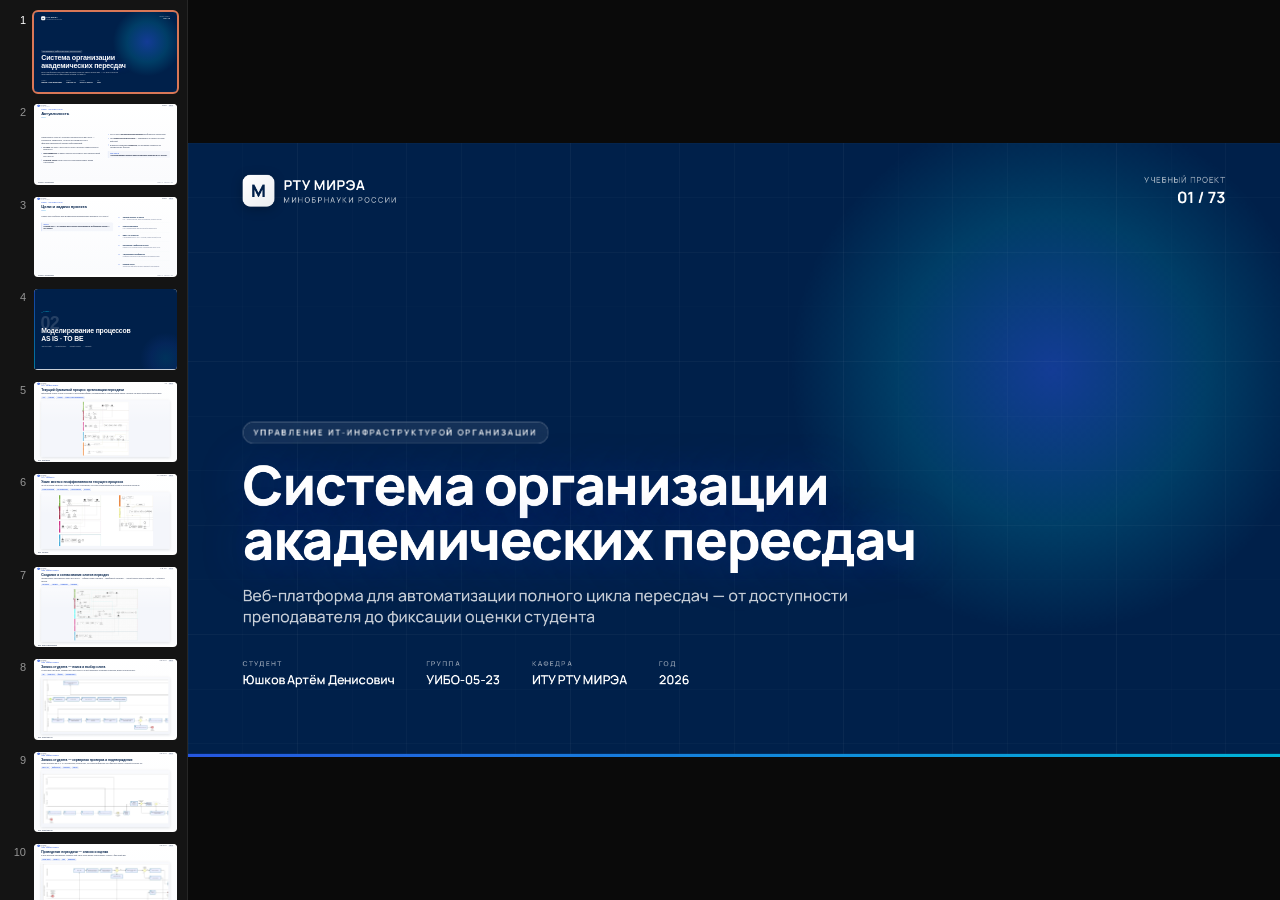
==== index.html @ e13f1ce0 "1" ====
﻿<!doctype html>
<html lang="ru">
<head>
  <meta charset="utf-8">
  <title>Система пересдач РТУ МИРЭА — Учебный проект</title>
  <meta name="viewport" content="width=device-width, initial-scale=1">
  <link rel="stylesheet" href="mirea-deck.css">
</head>
<body>
<deck-stage>

<section data-screen-label="01 Титул">
  <div class="cover">
    <div class="cover-bg-grid"></div>
    <div class="cv-bar">
      <div class="brand-mark">М</div>
      <h3>РТУ МИРЭА<small>МИНОБРНАУКИ РОССИИ</small></h3>
    </div>
    <div class="pg-corner">УЧЕБНЫЙ ПРОЕКТ<b>— / —</b></div>

    <div class="cover-body">
      <div class="cover-eyebrow">Управление ИТ-инфраструктурой организации</div>
      <h1 class="cover-title">Система организации академических пересдач</h1>
      <div class="cover-sub">Веб-платформа для автоматизации полного цикла пересдач — от доступности преподавателя до фиксации оценки студента</div>

      <div class="cover-meta">
        <div class="cell"><label>Студент</label><value>Юшков Артём Денисович</value></div>
        <div class="cell"><label>Группа</label><value>УИБО-05-23</value></div>
        <div class="cell"><label>Кафедра</label><value>ИТУ РТУ МИРЭА</value></div>
        <div class="cell"><label>Год</label><value>2026</value></div>
      </div>
    </div>
  </div>
</section>

<section data-screen-label="02 Актуальность">
  
  <div class="bar">
    <div class="brand"><div class="brand-mark">М</div><div class="brand-text">РТУ МИРЭА<small>СИСТЕМА ПЕРЕСДАЧ</small></div></div>
    <div class="spacer"></div>
    <div class="meta"><span>КОНТЕКСТ</span><span class="pg">— / —</span></div>
  </div>
  <div class="stage">
    <div class="eyebrow">Раздел 1 · Постановка задачи</div>
    <h2 class="title">Актуальность</h2>
    <div class="rule"></div>
    
    <div class="grid-2" style="gap:64px">
      <div>
        <p class="lead">Пересдачи в МИРЭА сегодня организуются вручную — бумажные заявления, устные договорённости и фрагментированный обмен информацией.</p>
        <ul class="bullets">
          <li><b>Студент</b> не знает о доступных слотах и не может самостоятельно записаться</li>
          <li><b>Преподаватель</b> не имеет единого инструмента для указания своей доступности</li>
          <li><b>Учебный отдел</b> тратит часы на согласование между всеми участниками</li>
        </ul>
      </div>
      <div>
        <ul class="bullets">
          <li>Отсутствует <b>автоматическая проверка</b> конфликтов в расписании</li>
          <li>Нет <b>единого журнала аудита</b> — невозможно отследить историю действий</li>
          <li>Бумажные заявления <b>теряются</b>, согласования срываются по человеческому фактору</li>
        </ul>
        <div class="callout" style="margin-top:32px">
          <small>Цель работы</small>
          Автоматизировать полный цикл организации пересдач в РТУ МИРЭА
        </div>
      </div>
    </div>
  </div>
  <div class="foot"><strong>РТУ МИРЭА · Система пересдач</strong><span class="spacer"></span>Юшков А. Д. · УИБО-05-23 · 2026</div>
</section>

<section data-screen-label="03 Цели и задачи">
  
  <div class="bar">
    <div class="brand"><div class="brand-mark">М</div><div class="brand-text">РТУ МИРЭА<small>СИСТЕМА ПЕРЕСДАЧ</small></div></div>
    <div class="spacer"></div>
    <div class="meta"><span>КОНТЕКСТ</span><span class="pg">— / —</span></div>
  </div>
  <div class="stage">
    <div class="eyebrow">Раздел 1 · Постановка задачи</div>
    <h2 class="title">Цели и задачи проекта</h2>
    <div class="rule"></div>
    
    <div class="grid-2" style="grid-template-columns:1.4fr 1fr;gap:72px">
      <div style="display:flex;flex-direction:column;justify-content:flex-start;gap:28px">
        <p class="lead" style="font-size:23px;line-height:1.35">Создать веб-платформу для автоматизации академических пересдач в РТУ МИРЭА</p>
        <div class="callout">
          <small>Подход</small>
          Полный цикл — от указания доступности преподавателя до фиксации оценки — без бумаги
        </div>
      </div>
      <div class="task-list">
        <div class="task-item"><span class="task-n">01</span><div><h4>Личный кабинет студента</h4><p>LKS — просмотр долгов, запись на пересдачи, контроль статусов</p></div></div>
        <div class="task-item"><span class="task-n">02</span><div><h4>Портал персонала</h4><p>LKP с разграничением прав для 6 ролей по модели RBAC</p></div></div>
        <div class="task-item"><span class="task-n">03</span><div><h4>REST API на NestJS</h4><p>С интеграцией МИРЭА SSO — Keycloak, OpenID Connect, PKCE</p></div></div>
        <div class="task-item"><span class="task-n">04</span><div><h4>Интеграция с инфраструктурой</h4><p>lk.mirea.ru (HTML-парсинг долгов) и расписанием МИРЭА (iCal)</p></div></div>
        <div class="task-item"><span class="task-n">05</span><div><h4>Автопроверка конфликтов</h4><p>Конфликты расписания обнаруживаются при создании слотов</p></div></div>
        <div class="task-item task-item--last"><span class="task-n">06</span><div><h4>Полный аудит</h4><p>Журнал всех действий в системе с привязкой к пользователю</p></div></div>
      </div>
    </div>
  </div>
  <div class="foot"><strong>РТУ МИРЭА · Система пересдач</strong><span class="spacer"></span>Юшков А. Д. · УИБО-05-23 · 2026</div>
</section>

<section data-screen-label="04 Моделирование — Раздел">
  <div class="divider">
    <div class="lbl">Раздел 2</div>
    <div class="num">02</div>
    <h2 class="ttl">Моделирование процессов<br>AS IS · TO BE</h2>
    <div class="dot-list"><span>BPMN-нотация</span><span>Текущий процесс</span><span>Целевой процесс</span><span>7 моделей</span></div>
  </div>
</section>

<section data-screen-label="05 AS IS текущий">
  
  <div class="bar">
    <div class="brand"><div class="brand-mark">М</div><div class="brand-text">РТУ МИРЭА<small>СИСТЕМА ПЕРЕСДАЧ</small></div></div>
    <div class="spacer"></div>
    <div class="meta"><span>AS IS</span><span class="pg">— / —</span></div>
  </div>
  <div class="stage" style="padding:48px 96px 28px 96px">
    <div class="eyebrow">AS IS · Текущий процесс</div>
    <h2 class="title sm">Текущий бумажный процесс организации пересдачи</h2>
    <p class="bpmn-lead">Действующий процесс собран на интервью с работниками кафедры, преподавателями и учебным отделом. Видны 4 дорожки участников и десятки шагов на бумаге.</p>
    <div class="bpmn-tags"><span class="tag outline">AS IS</span><span class="tag outline">4 дорожки</span><span class="tag outline">~24 шагов</span><span class="tag outline">бумага и устные договорённости</span></div>
    <div class="bpmn-block">
      <img src="assets/image-4-1.jpeg" alt="Текущий бумажный процесс организации пересдачи" loading="eager" decoding="sync">
    </div>
  </div>
  <div class="foot"><strong>BPMN · полный процесс</strong><span class="spacer"></span></div>
</section>

<section data-screen-label="06 AS IS проблемы">
  
  <div class="bar">
    <div class="brand"><div class="brand-mark">М</div><div class="brand-text">РТУ МИРЭА<small>СИСТЕМА ПЕРЕСДАЧ</small></div></div>
    <div class="spacer"></div>
    <div class="meta"><span>AS IS · УЗКИЕ МЕСТА</span><span class="pg">— / —</span></div>
  </div>
  <div class="stage" style="padding:48px 96px 28px 96px">
    <div class="eyebrow">AS IS · Узкие места</div>
    <h2 class="title sm">Узкие места и неэффективности текущего процесса</h2>
    <p class="bpmn-lead">На той же модели подсвечены точки потерь: ручные согласования, отсутствие синхронизации между ролями и потерянные документы.</p>
    <div class="bpmn-tags"><span class="tag outline">ручные согласования</span><span class="tag outline">нет синхронизации</span><span class="tag outline">утечка документов</span><span class="tag outline">нет аудита</span></div>
    <div class="bpmn-block">
      <img src="assets/image-5-1.jpeg" alt="Узкие места и неэффективности текущего процесса" loading="eager" decoding="sync">
    </div>
  </div>
  <div class="foot"><strong>BPMN · точки потерь</strong><span class="spacer"></span></div>
</section>

<section data-screen-label="07 TO BE Создание расписания">
  
  <div class="bar">
    <div class="brand"><div class="brand-mark">М</div><div class="brand-text">РТУ МИРЭА<small>СИСТЕМА ПЕРЕСДАЧ</small></div></div>
    <div class="spacer"></div>
    <div class="meta"><span>TO BE · ШАГ 1</span><span class="pg">— / —</span></div>
  </div>
  <div class="stage" style="padding:48px 96px 28px 96px">
    <div class="eyebrow">TO BE · Целевой процесс</div>
    <h2 class="title sm">Создание и согласование слотов пересдач</h2>
    <p class="bpmn-lead">Целевая модель: преподаватель задаёт доступность → кафедра создаёт черновики → завкафедрой утверждает → учебный отдел публикует. Каждый шаг — действие в системе.</p>
    <div class="bpmn-tags"><span class="tag outline">доступность</span><span class="tag outline">черновик</span><span class="tag outline">утверждение</span><span class="tag outline">публикация</span></div>
    <div class="bpmn-block">
      <img src="assets/image-6-1.jpeg" alt="Создание и согласование слотов пересдач" loading="eager" decoding="sync">
    </div>
  </div>
  <div class="foot"><strong>BPMN · процесс создания расписания</strong><span class="spacer"></span></div>
</section>

<section data-screen-label="08 TO BE Запись — часть 1">
  
  <div class="bar">
    <div class="brand"><div class="brand-mark">М</div><div class="brand-text">РТУ МИРЭА<small>СИСТЕМА ПЕРЕСДАЧ</small></div></div>
    <div class="spacer"></div>
    <div class="meta"><span>TO BE · ШАГ 2.1</span><span class="pg">— / —</span></div>
  </div>
  <div class="stage" style="padding:48px 96px 28px 96px">
    <div class="eyebrow">TO BE · Целевой процесс</div>
    <h2 class="title sm">Запись студента — поиск и выбор слота</h2>
    <p class="bpmn-lead">Студент видит свои долги, открывает доступные слоты по нужной дисциплине и оценивает аудиторию, время и количество мест.</p>
    <div class="bpmn-tags"><span class="tag outline">ЛКС</span><span class="tag outline">выбор слота</span><span class="tag outline">фильтры</span><span class="tag outline">свободные места</span></div>
    <div class="bpmn-block">
      <img src="assets/image-7-1.jpeg" alt="Запись студента — поиск и выбор слота" loading="eager" decoding="sync">
    </div>
  </div>
  <div class="foot"><strong>BPMN · сценарий записи (1/2)</strong><span class="spacer"></span></div>
</section>

<section data-screen-label="09 TO BE Запись — часть 2">
  
  <div class="bar">
    <div class="brand"><div class="brand-mark">М</div><div class="brand-text">РТУ МИРЭА<small>СИСТЕМА ПЕРЕСДАЧ</small></div></div>
    <div class="spacer"></div>
    <div class="meta"><span>TO BE · ШАГ 2.2</span><span class="pg">— / —</span></div>
  </div>
  <div class="stage" style="padding:48px 96px 28px 96px">
    <div class="eyebrow">TO BE · Целевой процесс</div>
    <h2 class="title sm">Запись студента — серверная проверка и подтверждение</h2>
    <p class="bpmn-lead">Сервер проверяет BR-01 (≥ 12 ч до пересдачи), наличие мест, отсутствие конфликтов в iCal и фиксирует запись с пометкой источника self.</p>
    <div class="bpmn-tags"><span class="tag outline">BR-01 ≥ 12 ч</span><span class="tag outline">конфликты iCal</span><span class="tag outline">enrollments</span><span class="tag outline">audit log</span></div>
    <div class="bpmn-block">
      <img src="assets/image-7-2.jpeg" alt="Запись студента — серверная проверка и подтверждение" loading="eager" decoding="sync">
    </div>
  </div>
  <div class="foot"><strong>BPMN · сценарий записи (2/2)</strong><span class="spacer"></span></div>
</section>

<section data-screen-label="10 TO BE Проведение — часть 1">
  
  <div class="bar">
    <div class="brand"><div class="brand-mark">М</div><div class="brand-text">РТУ МИРЭА<small>СИСТЕМА ПЕРЕСДАЧ</small></div></div>
    <div class="spacer"></div>
    <div class="meta"><span>TO BE · ШАГ 3.1</span><span class="pg">— / —</span></div>
  </div>
  <div class="stage" style="padding:48px 96px 28px 96px">
    <div class="eyebrow">TO BE · Целевой процесс</div>
    <h2 class="title sm">Проведение пересдачи — список и оценка</h2>
    <p class="bpmn-lead">В день пересдачи преподаватель открывает свой список и проставляет оценки каждому студенту с фиксацией явки.</p>
    <div class="bpmn-tags"><span class="tag outline">список группы</span><span class="tag outline">оценка 2–5</span><span class="tag outline">явка</span><span class="tag outline">комментарий</span></div>
    <div class="bpmn-block">
      <img src="assets/image-8-1.jpeg" alt="Проведение пересдачи — список и оценка" loading="eager" decoding="sync">
    </div>
  </div>
  <div class="foot"><strong>BPMN · оценка студентов</strong><span class="spacer"></span></div>
</section>

<section data-screen-label="11 TO BE Проведение — часть 2">
  
  <div class="bar">
    <div class="brand"><div class="brand-mark">М</div><div class="brand-text">РТУ МИРЭА<small>СИСТЕМА ПЕРЕСДАЧ</small></div></div>
    <div class="spacer"></div>
    <div class="meta"><span>TO BE · ШАГ 3.2</span><span class="pg">— / —</span></div>
  </div>
  <div class="stage" style="padding:48px 96px 28px 96px">
    <div class="eyebrow">TO BE · Целевой процесс</div>
    <h2 class="title sm">Проведение пересдачи — фиксация результата</h2>
    <p class="bpmn-lead">Результат проходит через сервис: при оценке ≥ 3 — долг автоматически закрывается (BR-03), запись получает статус completed, действие пишется в AuditLog.</p>
    <div class="bpmn-tags"><span class="tag outline">BR-03</span><span class="tag outline">auto close debt</span><span class="tag outline">completed</span><span class="tag outline">audit</span></div>
    <div class="bpmn-block">
      <img src="assets/image-8-2.jpeg" alt="Проведение пересдачи — фиксация результата" loading="eager" decoding="sync">
    </div>
  </div>
  <div class="foot"><strong>BPMN · фиксация результата</strong><span class="spacer"></span></div>
</section>

<section data-screen-label="12 TO BE Результат — часть 1">
  
  <div class="bar">
    <div class="brand"><div class="brand-mark">М</div><div class="brand-text">РТУ МИРЭА<small>СИСТЕМА ПЕРЕСДАЧ</small></div></div>
    <div class="spacer"></div>
    <div class="meta"><span>TO BE · ШАГ 4.1</span><span class="pg">— / —</span></div>
  </div>
  <div class="stage" style="padding:48px 96px 28px 96px">
    <div class="eyebrow">TO BE · Целевой процесс</div>
    <h2 class="title sm">Результат — уведомление студента</h2>
    <p class="bpmn-lead">После фиксации результата система рассылает уведомление студенту и обновляет статус задолженности в его кабинете.</p>
    <div class="bpmn-tags"><span class="tag outline">notifications</span><span class="tag outline">closed/active</span><span class="tag outline">статус долга</span></div>
    <div class="bpmn-block">
      <img src="assets/image-9-1.jpeg" alt="Результат — уведомление студента" loading="eager" decoding="sync">
    </div>
  </div>
  <div class="foot"><strong>BPMN · уведомление студента</strong><span class="spacer"></span></div>
</section>

<section data-screen-label="13 TO BE Результат — часть 2">
  
  <div class="bar">
    <div class="brand"><div class="brand-mark">М</div><div class="brand-text">РТУ МИРЭА<small>СИСТЕМА ПЕРЕСДАЧ</small></div></div>
    <div class="spacer"></div>
    <div class="meta"><span>TO BE · ШАГ 4.2</span><span class="pg">— / —</span></div>
  </div>
  <div class="stage" style="padding:48px 96px 28px 96px">
    <div class="eyebrow">TO BE · Целевой процесс</div>
    <h2 class="title sm">Результат — отчётность и аудит</h2>
    <p class="bpmn-lead">Учебный отдел получает итоговую ведомость по пересдаче, любые действия — в журнале аудита с временной меткой и пользователем.</p>
    <div class="bpmn-tags"><span class="tag outline">ведомость</span><span class="tag outline">аудит</span><span class="tag outline">учебный отдел</span></div>
    <div class="bpmn-block">
      <img src="assets/image-9-2.jpeg" alt="Результат — отчётность и аудит" loading="eager" decoding="sync">
    </div>
  </div>
  <div class="foot"><strong>BPMN · отчёт и аудит</strong><span class="spacer"></span></div>
</section>

<section data-screen-label="14 TO BE Администрирование">
  
  <div class="bar">
    <div class="brand"><div class="brand-mark">М</div><div class="brand-text">РТУ МИРЭА<small>СИСТЕМА ПЕРЕСДАЧ</small></div></div>
    <div class="spacer"></div>
    <div class="meta"><span>TO BE · АДМИНИСТРИРОВАНИЕ</span><span class="pg">— / —</span></div>
  </div>
  <div class="stage" style="padding:48px 96px 28px 96px">
    <div class="eyebrow">TO BE · Целевой процесс</div>
    <h2 class="title sm">Администрирование пользователей и данных</h2>
    <p class="bpmn-lead">Параллельный процесс: администратор управляет пользователями, ролями, долгами и любыми сущностями с полным аудитом изменений.</p>
    <div class="bpmn-tags"><span class="tag outline">admin</span><span class="tag outline">soft delete</span><span class="tag outline">history</span><span class="tag outline">audit</span></div>
    <div class="bpmn-block">
      <img src="assets/image-10-1.jpeg" alt="Администрирование пользователей и данных" loading="eager" decoding="sync">
    </div>
  </div>
  <div class="foot"><strong>BPMN · администрирование системы</strong><span class="spacer"></span></div>
</section>

<section data-screen-label="15 Архитектура — Раздел">
  <div class="divider">
    <div class="lbl">Раздел 3</div>
    <div class="num">03</div>
    <h2 class="ttl">Архитектура<br>и технологический стек</h2>
    <div class="dot-list"><span>NestJS · React · PostgreSQL</span><span>Монорепо</span><span>3 приложения</span><span>JWT + RBAC</span></div>
  </div>
</section>

<section data-screen-label="16 Технологический стек">
  
  <div class="bar">
    <div class="brand"><div class="brand-mark">М</div><div class="brand-text">РТУ МИРЭА<small>СИСТЕМА ПЕРЕСДАЧ</small></div></div>
    <div class="spacer"></div>
    <div class="meta"><span>СТЕК</span><span class="pg">— / —</span></div>
  </div>
  <div class="stage">
    <div class="eyebrow">Раздел 3 · Архитектура</div>
    <h2 class="title">Технологический стек</h2>
    <div class="rule"></div>
    
    <div class="kvlist">
      <div class="k">Backend</div><div class="v"><code>NestJS 10</code> · <code>TypeORM</code> · <code>PostgreSQL 15</code></div><div class="k">Frontend</div><div class="v"><code>React 18</code> · <code>Vite 5</code> · <code>Tailwind CSS 3</code></div><div class="k">State / Data</div><div class="v"><code>TanStack Query v5</code> · <code>Zustand</code></div><div class="k">Монорепо</div><div class="v"><code>pnpm workspaces</code> + <code>Turborepo</code></div><div class="k">Типизация</div><div class="v"><code>TypeScript 5</code>, общий пакет <code>@mirea/types</code></div><div class="k">UI-компоненты</div><div class="v">Общая библиотека <code>@mirea/ui</code></div><div class="k">Авторизация</div><div class="v"><code>JWT (passport-jwt)</code> + <code>@Roles()</code> + <code>RolesGuard</code></div><div class="k">HTTP-клиент</div><div class="v"><code>Axios</code> + interceptor — JWT, auto-logout при 401</div><div class="k">Интеграции</div><div class="v">Keycloak SSO · Pulse gRPC · lk.mirea.ru · schedule-of.mirea.ru</div>
    </div>
  </div>
  <div class="foot"><strong>РТУ МИРЭА · Система пересдач</strong><span class="spacer"></span>Юшков А. Д. · УИБО-05-23 · 2026</div>
</section>

<section data-screen-label="17 Архитектура системы">
  
  <div class="bar">
    <div class="brand"><div class="brand-mark">М</div><div class="brand-text">РТУ МИРЭА<small>СИСТЕМА ПЕРЕСДАЧ</small></div></div>
    <div class="spacer"></div>
    <div class="meta"><span>АРХИТЕКТУРА</span><span class="pg">— / —</span></div>
  </div>
  <div class="stage">
    <div class="eyebrow">Раздел 3 · Архитектура</div>
    <h2 class="title">3 приложения, единый API и интеграции с МИРЭА</h2>
    <div class="rule"></div>
    
    <div class="arch">
      <div class="arch-row">
        <div class="arch-tile">
          <div class="kk">КЛИЕНТ · ПОРТ 3000</div>
          <div class="ll">ЛКС — Студент</div>
          <div class="dd">React 18 + Vite — личный кабинет, запись на пересдачи</div>
        </div>
        <div class="arch-tile">
          <div class="kk">КЛИЕНТ · ПОРТ 3001</div>
          <div class="ll">ЛКП — Персонал</div>
          <div class="dd">React 18 + Vite — портал для 6 ролей RBAC</div>
        </div>
      </div>
      <div class="arch-conn merge"><span>HTTP / REST</span></div>
      <div class="arch-row">
        <div class="arch-tile primary" style="flex:2">
          <div class="kk">API · ПОРТ 4000</div>
          <div class="ll">NestJS — REST API</div>
          <div class="dd">JWT (passport-jwt) + RolesGuard + @Roles() · ValidationPipe · CORS</div>
        </div>
      </div>
      <div class="arch-conn split"><span>Внешние интеграции</span></div>
      <div class="arch-row">
        
          <div class="arch-tile">
            <div class="kk">БД</div>
            <div class="ll">PostgreSQL 15</div>
            <div class="dd">основная БД, TypeORM</div>
          </div>
          <div class="arch-tile">
            <div class="kk">SSO</div>
            <div class="ll">sso.mirea.ru</div>
            <div class="dd">Keycloak · OpenID PKCE</div>
          </div>
          <div class="arch-tile">
            <div class="kk">ЛК</div>
            <div class="ll">lk.mirea.ru</div>
            <div class="dd">Bitrix-сессия · HTML-парсинг</div>
          </div>
          <div class="arch-tile">
            <div class="kk">РАСПИСАНИЕ</div>
            <div class="ll">schedule-of.mirea.ru</div>
            <div class="dd">REST + iCal · конфликты</div>
          </div>
          <div class="arch-tile">
            <div class="kk">PULSE</div>
            <div class="ll">attendance.mirea.ru</div>
            <div class="dd">gRPC · GetMeInfo</div>
          </div>
      </div>
    </div>
  </div>
  <div class="foot"><strong>РТУ МИРЭА · Система пересдач</strong><span class="spacer"></span>Юшков А. Д. · УИБО-05-23 · 2026</div>
</section>

<section data-screen-label="18 Монорепозиторий">
  
  <div class="bar">
    <div class="brand"><div class="brand-mark">М</div><div class="brand-text">РТУ МИРЭА<small>СИСТЕМА ПЕРЕСДАЧ</small></div></div>
    <div class="spacer"></div>
    <div class="meta"><span>МОНОРЕПО</span><span class="pg">— / —</span></div>
  </div>
  <div class="stage">
    <div class="eyebrow">Раздел 3 · Архитектура</div>
    <h2 class="title">Монорепозиторий — Turborepo + pnpm workspaces</h2>
    <div class="rule"></div>
    
    <div class="grid-2">
      <div>
        <p class="lead" style="font-size:24px">Единый репозиторий: 3 приложения и 3 общих пакета объединены в одно дерево с параллельной сборкой и кэшированием артефактов.</p>
        <div class="callout">
          <small>Один deps-граф · одна команда</small>
          pnpm dev запускает API + LKS + LKP одновременно через Turbo
        </div>
      </div>
      <div>
        <table class="tbl">
          <thead><tr><th>Пакет</th><th>Описание</th></tr></thead>
          <tbody>
            <tr><td class="kk">apps/api</td><td>NestJS backend · порт 4000</td></tr><tr><td class="kk">apps/lks</td><td>React SPA для студентов · порт 3000</td></tr><tr><td class="kk">apps/lkp</td><td>React SPA для персонала · порт 3001</td></tr><tr><td class="kk">packages/types</td><td>TS-интерфейсы: User, Debt, RetakeSlot, Enrollment, Result</td></tr><tr><td class="kk">packages/ui</td><td>UI-компоненты: AppShell, Button, Badge, Modal, SlotCard, Table</td></tr><tr><td class="kk">packages/config</td><td>общие tsconfig.base.json и tailwind.base.ts</td></tr>
          </tbody>
        </table>
      </div>
    </div>
  </div>
  <div class="foot"><strong>РТУ МИРЭА · Система пересдач</strong><span class="spacer"></span>Юшков А. Д. · УИБО-05-23 · 2026</div>
</section>

<section data-screen-label="19 ЛКС — Раздел">
  <div class="divider">
    <div class="lbl">Раздел 4</div>
    <div class="num">04</div>
    <h2 class="ttl">Личный кабинет<br>студента — ЛКС</h2>
    <div class="dot-list"><span>SSO · локальный · 2FA</span><span>Долги и пересдачи</span><span>Запись в один клик</span></div>
  </div>
</section>

<section data-screen-label="20 ЛКС возможности">
  
  <div class="bar">
    <div class="brand"><div class="brand-mark">М</div><div class="brand-text">РТУ МИРЭА<small>СИСТЕМА ПЕРЕСДАЧ</small></div></div>
    <div class="spacer"></div>
    <div class="meta"><span>ЛКС · ВОЗМОЖНОСТИ</span><span class="pg">— / —</span></div>
  </div>
  <div class="stage">
    <div class="eyebrow">Раздел 4 · Личный кабинет студента</div>
    <h2 class="title">Что умеет ЛКС</h2>
    <div class="rule"></div>
    
    <div class="grid-2" style="gap:64px">
      <ul class="bullets">
        <li><b>Аутентификация:</b> МИРЭА SSO (Keycloak, PKCE) + локальный вход + 2FA</li>
        <li><b>Долги из внутренней БД</b> с кнопкой «Записаться»</li>
        <li><b>Долги с lk.mirea.ru</b> в реальном времени — HTML-парсинг через SSO-сессию</li>
        <li><b>Запись на пересдачу:</b> выбор слота, проверка мест, подтверждение</li>
      </ul>
      <ul class="bullets">
        <li><b>BR-01:</b> запись возможна не позже чем за <b>12 часов</b> до начала</li>
        <li><b>Просмотр своих записей</b> и статуса: <code>enrolled</code> · <code>completed</code> · <code>absent</code></li>
        <li><b>BR-03:</b> автоматическое закрытие задолженности при оценке ≥ 3</li>
      </ul>
    </div>
    <div class="kpi-row" style="margin-top:48px">
      <div class="kpi"><div class="v">2</div><div class="l">источника<br>задолженностей</div></div>
      <div class="kpi"><div class="v">3</div><div class="l">способа<br>аутентификации</div></div>
      <div class="kpi"><div class="v">12 ч</div><div class="l">минимум до начала<br>(BR-01)</div></div>
      <div class="kpi"><div class="v">авто</div><div class="l">закрытие долга<br>при оценке ≥ 3</div></div>
    </div>
  </div>
  <div class="foot"><strong>РТУ МИРЭА · Система пересдач</strong><span class="spacer"></span>Юшков А. Д. · УИБО-05-23 · 2026</div>
</section>

<section data-screen-label="21 ЛКС Вход — MIREA SSO и 2FA">
  
  <div class="bar">
    <div class="brand"><div class="brand-mark">М</div><div class="brand-text">РТУ МИРЭА<small>СИСТЕМА ПЕРЕСДАЧ</small></div></div>
    <div class="spacer"></div>
    <div class="meta"><span>ЛКС · ВХОД · MIREA SSO</span><span class="pg">— / —</span></div>
  </div>
  <div class="stage" style="padding-bottom:32px">
    <div class="eyebrow">Раздел 4 · ЛКС · Вход</div>
    <h2 class="title sm" style="margin-bottom:18px">MIREA SSO — вход для всех студентов</h2>
    <div class="rule" style="margin-bottom:24px"></div>
    <div class="shot-split shot-dual">
      <div class="shot-dual-stack">
    <div class="browser">
      <div class="bb"><i></i><i></i><i></i><div class="url">lks.mirea.ru/login</div></div>
      <div class="bd contain"><img src="assets/image-15-1.png" alt="Шаг 1 · форма SSO" loading="eager" decoding="sync"></div>
      <div class="shot-cap">Шаг 1 · форма SSO</div>
    </div>
    <div class="browser">
      <div class="bb"><i></i><i></i><i></i><div class="url">sso.mirea.ru/.../auth?2fa</div></div>
      <div class="bd contain"><img src="assets/image-15-2.png" alt="Шаг 2 · 2FA через Keycloak" loading="eager" decoding="sync"></div>
      <div class="shot-cap">Шаг 2 · 2FA через Keycloak</div>
    </div></div>
      
    <div class="shot-side">
      <div class="what">ЕДИНЫЙ ВХОД</div>
      <h3>Один поток — SSO с 2FA</h3>
      <p class="lead">Студент авторизуется институтским логином через sso.mirea.ru. Если в Keycloak включена 2FA — после пароля запрашивается одноразовый код.</p>
      <ul class="bullets"><li><b>OpenID Connect</b> · PKCE без client_secret</li><li><code>code_verifier</code> (64 байта) → <code>code_challenge</code> = SHA-256</li><li><code>POST /auth/mirea/login</code> → <code>/auth/mirea/otp</code> при 2FA</li><li>После входа — <code>gRPC GetMeInfo</code> на attendance.mirea.ru за ФИО</li></ul>
      <div class="stamp"><div class="step-dot">1</div><div>Способ 1 из 2 · Аутентификация</div></div>
    </div>
    </div>
  </div>
  <div class="foot"><strong>Авторизация студента · SSO</strong><span class="spacer"></span>sso.mirea.ru · OpenID PKCE + 2FA</div>
</section>

<section data-screen-label="22 ЛКС Вход — локальный аккаунт">
  
  <div class="bar">
    <div class="brand"><div class="brand-mark">М</div><div class="brand-text">РТУ МИРЭА<small>СИСТЕМА ПЕРЕСДАЧ</small></div></div>
    <div class="spacer"></div>
    <div class="meta"><span>ЛКС · ВХОД · ЛОКАЛЬНО</span><span class="pg">— / —</span></div>
  </div>
  <div class="stage" style="padding-bottom:32px">
    <div class="eyebrow">Раздел 4 · ЛКС · Вход</div>
    <h2 class="title sm" style="margin-bottom:18px">Локальный вход — для тестов и сервиса</h2>
    <div class="rule" style="margin-bottom:24px"></div>
    <div class="shot-split rev">
    <div class="shot-side">
      <div class="what">СПОСОБ 2</div>
      <h3>Email + пароль, отдельно от МИРЭА</h3>
      <p class="lead">Резервный способ для тестовых аккаунтов и служебных пользователей. Не зависит от sso.mirea.ru и работает даже когда SSO недоступен.</p>
      <ul class="bullets"><li>Пароль хранится как <code>bcrypt</code>-хэш</li><li><code>POST /auth/login</code> → тот же JWT, что и SSO</li><li>Тестовые аккаунты: <code>student01..15@mirea.ru</code>, <code>teacher@mirea.ru</code>, <code>admin@mirea.ru</code></li><li>RolesGuard работает одинаково — права не зависят от способа входа</li></ul>
      <div class="stamp"><div class="step-dot">2</div><div>Способ 2 из 2 · Аутентификация</div></div>
    </div>
    <div class="browser">
      <div class="bb"><i></i><i></i><i></i><div class="url">lks.mirea.ru/login?mode=local</div></div>
      <div class="bd contain"><img src="assets/lks-login-local.png" alt="Email + пароль, отдельно от МИРЭА" loading="eager" decoding="sync"></div>
    </div></div>
  </div>
  <div class="foot"><strong>Резервный вход</strong><span class="spacer"></span>bcrypt · service-аккаунты</div>
</section>

<section data-screen-label="23 ЛКС Долги — внутренняя БД">
  
  <div class="bar">
    <div class="brand"><div class="brand-mark">М</div><div class="brand-text">РТУ МИРЭА<small>СИСТЕМА ПЕРЕСДАЧ</small></div></div>
    <div class="spacer"></div>
    <div class="meta"><span>ЛКС · ЗАДОЛЖЕННОСТИ</span><span class="pg">— / —</span></div>
  </div>
  <div class="stage" style="padding-bottom:32px">
    <div class="eyebrow">Раздел 4 · ЛКС · Долги</div>
    <h2 class="title sm" style="margin-bottom:18px">Долги из внутренней базы</h2>
    <div class="rule" style="margin-bottom:24px"></div>
    <div class="shot-split">
    <div class="browser">
      <div class="bb"><i></i><i></i><i></i><div class="url">lks.mirea.ru/debts</div></div>
      <div class="bd contain"><img src="assets/image-16-1.png" alt="Авторитетные долги из БД системы" loading="eager" decoding="sync"></div>
    </div>
    <div class="shot-side">
      <div class="what">ИСТОЧНИК 1</div>
      <h3>Авторитетные долги из БД системы</h3>
      <p class="lead">Записи Debt создаются учебным отделом и администратором. Кнопка «Записаться» сразу ведёт на ближайшие доступные слоты.</p>
      <ul class="bullets"><li>Статусы <code>active</code> · <code>closed</code> · <code>unresolved</code></li><li>Подсветка дисциплин с приближающимся дедлайном</li><li>Авто-закрытие при оценке ≥ 3 (BR-03)</li></ul>
      <div class="stamp"><div class="step-dot">1</div><div>Источник 1 из 2</div></div>
    </div></div>
  </div>
  <div class="foot"><strong>Источник 1</strong><span class="spacer"></span>таблица Debt в PostgreSQL</div>
</section>

<section data-screen-label="24 ЛКС Долги — lk.mirea.ru">
  
  <div class="bar">
    <div class="brand"><div class="brand-mark">М</div><div class="brand-text">РТУ МИРЭА<small>СИСТЕМА ПЕРЕСДАЧ</small></div></div>
    <div class="spacer"></div>
    <div class="meta"><span>ЛКС · ЗАДОЛЖЕННОСТИ</span><span class="pg">— / —</span></div>
  </div>
  <div class="stage" style="padding-bottom:32px">
    <div class="eyebrow">Раздел 4 · ЛКС · Долги</div>
    <h2 class="title sm" style="margin-bottom:18px">Долги с lk.mirea.ru — live</h2>
    <div class="rule" style="margin-bottom:24px"></div>
    <div class="shot-split rev">
    <div class="shot-side">
      <div class="what">ИСТОЧНИК 2</div>
      <h3>Парсинг живых данных с lk.mirea.ru</h3>
      <p class="lead">Параллельно сервер открывает SSO-сессию в Bitrix-ЛК, проходит 7-шаговый редирект и парсит HTML-таблицу долгов.</p>
      <ul class="bullets"><li>Эмуляция браузерной сессии · <code>SimpleCookieJar</code></li><li>Маршрут редиректов: SSO → ЛК → selectStudentProfile</li><li>Кэш на 5 минут, чтобы не нагружать lk.mirea.ru</li></ul>
      <div class="stamp"><div class="step-dot">2</div><div>Источник 2 из 2</div></div>
    </div>
    <div class="browser">
      <div class="bb"><i></i><i></i><i></i><div class="url">lks.mirea.ru/debts?source=lk.mirea.ru</div></div>
      <div class="bd contain"><img src="assets/image-16-2.png" alt="Парсинг живых данных с lk.mirea.ru" loading="eager" decoding="sync"></div>
    </div></div>
  </div>
  <div class="foot"><strong>Источник 2</strong><span class="spacer"></span>lk.mirea.ru · HTML-парсинг</div>
</section>

<section data-screen-label="25 ЛКС Поиск расписания — по группе">
  
  <div class="bar">
    <div class="brand"><div class="brand-mark">М</div><div class="brand-text">РТУ МИРЭА<small>СИСТЕМА ПЕРЕСДАЧ</small></div></div>
    <div class="spacer"></div>
    <div class="meta"><span>ЛКС · РАСПИСАНИЕ</span><span class="pg">— / —</span></div>
  </div>
  <div class="stage" style="padding-bottom:32px">
    <div class="eyebrow">Раздел 4 · ЛКС · Расписание МИРЭА</div>
    <h2 class="title sm" style="margin-bottom:18px">Поиск расписания по группе</h2>
    <div class="rule" style="margin-bottom:24px"></div>
    <div class="shot-split">
    <div class="browser">
      <div class="bb"><i></i><i></i><i></i><div class="url">lks.mirea.ru/schedule?type=group</div></div>
      <div class="bd contain"><img src="assets/image-17-1.png" alt="Расписание тянем по API из МИРЭА" loading="eager" decoding="sync"></div>
    </div>
    <div class="shot-side">
      <div class="what">ИСТОЧНИК ДАННЫХ</div>
      <h3>Расписание тянем по API из МИРЭА</h3>
      <p class="lead">Студент ищет свою группу — выпадает список найденных по подстроке. Данные приходят с <code>schedule-of.mirea.ru</code>, кэшируются на 24 часа.</p>
      <ul class="bullets"><li><code>GET /api/mirea-schedule/search?q=УИБО</code></li><li>Синхронизация раз в 24 ч (<code>MIREA_SCHEDULE_SYNC_INTERVAL_HOURS</code>)</li><li>Поиск охватывает группы, преподавателей и аудитории</li><li>Хранение в <code>MireaScheduleItem</code> с <code>iCalLink</code></li></ul>
      <div class="stamp"><div class="step-dot">1</div><div>Поиск по группе</div></div>
    </div></div>
  </div>
  <div class="foot"><strong>Поиск расписания</strong><span class="spacer"></span>schedule-of.mirea.ru · iCal · 24 ч кэш</div>
</section>

<section data-screen-label="26 ЛКС Поиск расписания — преподаватели и аудитории">
  
  <div class="bar">
    <div class="brand"><div class="brand-mark">М</div><div class="brand-text">РТУ МИРЭА<small>СИСТЕМА ПЕРЕСДАЧ</small></div></div>
    <div class="spacer"></div>
    <div class="meta"><span>ЛКС · РАСПИСАНИЕ</span><span class="pg">— / —</span></div>
  </div>
  <div class="stage" style="padding-bottom:32px">
    <div class="eyebrow">Раздел 4 · ЛКС · Расписание МИРЭА</div>
    <h2 class="title sm" style="margin-bottom:18px">Поиск — преподаватели, аудитории</h2>
    <div class="rule" style="margin-bottom:24px"></div>
    <div class="shot-split rev">
    <div class="shot-side">
      <div class="what">УНИВЕРСАЛЬНЫЙ ПОИСК</div>
      <h3>Группа, преподаватель или аудитория</h3>
      <p class="lead">Тот же эндпоинт ищет по любому типу: группа УИБО-05-23, преподаватель «Морозов», аудитория «А-103». В выдаче — тип сущности и название.</p>
      <ul class="bullets"><li>Тип сущности: <code>group</code> / <code>teacher</code> / <code>room</code></li><li>iCal-фид расписания подгружается по клику</li><li><code>GET /api/mirea-schedule/disciplines/:id/teachers</code></li><li>Эти же данные нужны системе для проверки конфликтов слотов</li></ul>
      <div class="stamp"><div class="step-dot">2</div><div>Универсальный поиск</div></div>
    </div>
    <div class="browser">
      <div class="bb"><i></i><i></i><i></i><div class="url">lks.mirea.ru/schedule?q=Морозов</div></div>
      <div class="bd contain"><img src="assets/image-17-2.png" alt="Группа, преподаватель или аудитория" loading="eager" decoding="sync"></div>
    </div></div>
  </div>
  <div class="foot"><strong>Поиск по преподавателю / аудитории</strong><span class="spacer"></span>/api/mirea-schedule/search</div>
</section>

<section data-screen-label="27 ЛКС Запись — выбор слота">
  
  <div class="bar">
    <div class="brand"><div class="brand-mark">М</div><div class="brand-text">РТУ МИРЭА<small>СИСТЕМА ПЕРЕСДАЧ</small></div></div>
    <div class="spacer"></div>
    <div class="meta"><span>ЛКС · ЗАПИСЬ</span><span class="pg">— / —</span></div>
  </div>
  <div class="stage" style="padding-bottom:32px">
    <div class="eyebrow">Раздел 4 · ЛКС · Запись на пересдачу</div>
    <h2 class="title sm" style="margin-bottom:18px">Шаг 1 · Выбор слота</h2>
    <div class="rule" style="margin-bottom:24px"></div>
    <div class="shot-split">
    <div class="browser">
      <div class="bb"><i></i><i></i><i></i><div class="url">lks.mirea.ru/retakes/enroll?step=1</div></div>
      <div class="bd contain"><img src="assets/image-18-1.png" alt="Студент выбирает удобный слот" loading="eager" decoding="sync"></div>
    </div>
    <div class="shot-side">
      <div class="what">ШАГ 1</div>
      <h3>Студент выбирает удобный слот</h3>
      <p class="lead">Из списка доступных слотов студент кликает «Записаться» — открывается модальное окно подтверждения.</p>
      <ul class="bullets"><li>Свободные слоты подсвечены синим</li><li>Полные — серым, недоступным</li><li>Видно количество мест: 12/20</li></ul>
      <div class="stamp"><div class="step-dot">1</div><div>Шаг 1 из 3</div></div>
    </div></div>
  </div>
  <div class="foot"><strong>Запись · шаг 1</strong><span class="spacer"></span>выбор слота</div>
</section>

<section data-screen-label="28 ЛКС Запись — подтверждение">
  
  <div class="bar">
    <div class="brand"><div class="brand-mark">М</div><div class="brand-text">РТУ МИРЭА<small>СИСТЕМА ПЕРЕСДАЧ</small></div></div>
    <div class="spacer"></div>
    <div class="meta"><span>ЛКС · ЗАПИСЬ</span><span class="pg">— / —</span></div>
  </div>
  <div class="stage" style="padding-bottom:32px">
    <div class="eyebrow">Раздел 4 · ЛКС · Запись на пересдачу</div>
    <h2 class="title sm" style="margin-bottom:18px">Шаг 2 · Подтверждение</h2>
    <div class="rule" style="margin-bottom:24px"></div>
    <div class="shot-split rev">
    <div class="shot-side">
      <div class="what">ШАГ 2</div>
      <h3>Серверная проверка и подтверждение</h3>
      <p class="lead">Перед записью сервер проверяет BR-01 (≥ 12 ч до начала), наличие мест и отсутствие дубликатов записи.</p>
      <ul class="bullets"><li><code>POST /enrollments</code> · идемпотентно</li><li>422 Unprocessable, если правила нарушены</li><li>Транзакция в одном запросе</li></ul>
      <div class="stamp"><div class="step-dot">2</div><div>Шаг 2 из 3</div></div>
    </div>
    <div class="browser">
      <div class="bb"><i></i><i></i><i></i><div class="url">lks.mirea.ru/retakes/enroll?step=2</div></div>
      <div class="bd contain"><img src="assets/image-18-2.png" alt="Серверная проверка и подтверждение" loading="eager" decoding="sync"></div>
    </div></div>
  </div>
  <div class="foot"><strong>Запись · шаг 2</strong><span class="spacer"></span>проверка BR-01</div>
</section>

<section data-screen-label="29 ЛКС Запись — повторная запись запрещена">
  
  <div class="bar">
    <div class="brand"><div class="brand-mark">М</div><div class="brand-text">РТУ МИРЭА<small>СИСТЕМА ПЕРЕСДАЧ</small></div></div>
    <div class="spacer"></div>
    <div class="meta"><span>ЛКС · ЗАПИСЬ</span><span class="pg">— / —</span></div>
  </div>
  <div class="stage" style="padding-bottom:32px">
    <div class="eyebrow">Раздел 4 · ЛКС · Запись на пересдачу</div>
    <h2 class="title sm" style="margin-bottom:18px">Шаг 3 · Повторная запись запрещена</h2>
    <div class="rule" style="margin-bottom:24px"></div>
    <div class="shot-split">
    <div class="browser">
      <div class="bb"><i></i><i></i><i></i><div class="url">lks.mirea.ru/retakes/enroll?step=3</div></div>
      <div class="bd contain"><img src="assets/image-18-3.png" alt="Нельзя записаться дважды на ту же пересдачу" loading="eager" decoding="sync"></div>
    </div>
    <div class="shot-side">
      <div class="what">ALREADY_ENROLLED</div>
      <h3>Нельзя записаться дважды на ту же пересдачу</h3>
      <p class="lead">Внизу карточки — статусная подпись «Вы уже записаны на пересдачу». Сервер вернёт ошибку <code>ALREADY_ENROLLED</code>, кнопка «Записаться» неактивна.</p>
      <ul class="bullets"><li>Проверка <code>EnrollmentsService.enroll()</code></li><li>Коды ошибок: <code>NO_DEBT · ALREADY_ENROLLED · SLOT_FULL · TOO_LATE · NO_RIGHT</code></li><li>Защита от дублей даже при двойном клике</li><li>AuditLog не пишется — действие отклонено до создания записи</li></ul>
      <div class="stamp"><div class="step-dot">3</div><div>Шаг 3 из 3 · Защита от дублей</div></div>
    </div></div>
  </div>
  <div class="foot"><strong>Идемпотентность записи</strong><span class="spacer"></span>EnrollmentError.reason = ALREADY_ENROLLED</div>
</section>

<section data-screen-label="30 ЛКС Мои пересдачи">
  
  <div class="bar">
    <div class="brand"><div class="brand-mark">М</div><div class="brand-text">РТУ МИРЭА<small>СИСТЕМА ПЕРЕСДАЧ</small></div></div>
    <div class="spacer"></div>
    <div class="meta"><span>ЛКС · МОИ ПЕРЕСДАЧИ</span><span class="pg">— / —</span></div>
  </div>
  <div class="stage" style="padding-bottom:32px">
    <div class="eyebrow">Раздел 4 · ЛКС · Мои пересдачи</div>
    <h2 class="title sm" style="margin-bottom:18px">Хронология всех записей</h2>
    <div class="rule" style="margin-bottom:24px"></div>
    <div class="shot-split">
    <div class="browser">
      <div class="bb"><i></i><i></i><i></i><div class="url">lks.mirea.ru/learning/retakes</div></div>
      <div class="bd contain"><img src="assets/image-19-1.png" alt="Все мои пересдачи и их статусы" loading="eager" decoding="sync"></div>
    </div>
    <div class="shot-side">
      <div class="what">ИСТОРИЯ</div>
      <h3>Все мои пересдачи и их статусы</h3>
      <p class="lead">Простая таблица: дисциплина, дата, статус. Цветовой раскраски нет — статусы текстовые, читаемые с первого взгляда.</p>
      <ul class="bullets"><li><code>enrolled</code> · «Записан», ждём пересдачу</li><li><code>completed</code> · оценка получена</li><li><code>absent</code> · «Не явился», фиксируется в аудите</li><li>Источник: <code>GET /api/enrollments/my</code></li></ul>
      <div class="stamp"><div class="step-dot">Σ</div><div>3 возможных статуса</div></div>
    </div></div>
  </div>
  <div class="foot"><strong>История записей</strong><span class="spacer"></span>/api/enrollments/my</div>
</section>

<section data-screen-label="ЛКП — Раздел">
  <div class="divider">
    <div class="lbl">Раздел 5</div>
    <div class="num">05</div>
    <h2 class="ttl">Портал персонала<br>ЛКП — 6 ролей RBAC</h2>
    <div class="dot-list"><span>Преподаватель</span><span>Кафедра</span><span>Учебный отдел</span><span>Администратор</span></div>
  </div>
</section>

<section data-screen-label="ЛКП — 6 ролей">
  
  <div class="bar">
    <div class="brand"><div class="brand-mark">М</div><div class="brand-text">РТУ МИРЭА<small>СИСТЕМА ПЕРЕСДАЧ</small></div></div>
    <div class="spacer"></div>
    <div class="meta"><span>ЛКП · 6 РОЛЕЙ</span><span class="pg">— / —</span></div>
  </div>
  <div class="stage">
    <div class="eyebrow">Раздел 5 · Портал персонала</div>
    <h2 class="title">6 ролей RBAC — кто и что делает</h2>
    <div class="rule"></div>
    
    <table class="tbl">
      <thead><tr><th style="width:18%">Роль</th><th style="width:22%">Кто</th><th>Основные права</th></tr></thead>
      <tbody>
        <tr><td class="role">student</td><td>Студент</td><td>Просмотр долгов, запись на пересдачи, контроль результатов</td></tr><tr><td class="role">teacher</td><td>Преподаватель</td><td>Указание доступности, список своих слотов, выставление оценок</td></tr><tr><td class="role">dept_worker</td><td>Работник кафедры</td><td>Создание и редактирование черновиков слотов</td></tr><tr><td class="role">dept_head</td><td>Заведующий кафедрой</td><td>Все права dept_worker + утверждение / отклонение черновиков</td></tr><tr><td class="role">academic_office</td><td>Учебный отдел</td><td>Публикация слотов, ручные зачисления студентов, аудит</td></tr><tr><td class="role">admin</td><td>Администратор</td><td>Полный доступ: управление пользователями + все права</td></tr>
      </tbody>
    </table>
  </div>
  <div class="foot"><strong>Ролевая модель</strong><span class="spacer"></span>RBAC · @Roles() + RolesGuard</div>
</section>

<section data-screen-label="ЛКП Преподаватель — доступность (список)">
  
  <div class="bar">
    <div class="brand"><div class="brand-mark">М</div><div class="brand-text">РТУ МИРЭА<small>СИСТЕМА ПЕРЕСДАЧ</small></div></div>
    <div class="spacer"></div>
    <div class="meta"><span>ЛКП · TEACHER</span><span class="pg">— / —</span></div>
  </div>
  <div class="stage" style="padding-bottom:32px">
    <div class="eyebrow">Раздел 5 · ЛКП · teacher</div>
    <h2 class="title sm" style="margin-bottom:18px">Доступность — список интервалов</h2>
    <div class="rule" style="margin-bottom:24px"></div>
    <div class="shot-split">
    <div class="browser">
      <div class="bb"><i></i><i></i><i></i><div class="url">lkp.mirea.ru/teacher/availability</div></div>
      <div class="bd contain"><img src="assets/image-21-1.png" alt="Преподаватель отмечает свободное время" loading="eager" decoding="sync"></div>
    </div>
    <div class="shot-side">
      <div class="what">ШАГ 0 · ВХОД В ЦИКЛ</div>
      <h3>Преподаватель отмечает свободное время</h3>
      <p class="lead">Это стартовая точка процесса. Без указания доступности кафедра не сможет создать черновик слота.</p>
      <ul class="bullets"><li>Список интервалов с фильтром по неделе</li><li>Видно занятые часы из расписания МИРЭА</li><li>Один клик — открыть форму добавления</li></ul>
      <div class="stamp"><div class="step-dot">1</div><div>Доступность · просмотр</div></div>
    </div></div>
  </div>
  <div class="foot"><strong>TeacherAvailability</strong><span class="spacer"></span>старт цикла пересдачи</div>
</section>

<section data-screen-label="ЛКП Преподаватель — доступность (редактирование)">
  
  <div class="bar">
    <div class="brand"><div class="brand-mark">М</div><div class="brand-text">РТУ МИРЭА<small>СИСТЕМА ПЕРЕСДАЧ</small></div></div>
    <div class="spacer"></div>
    <div class="meta"><span>ЛКП · TEACHER</span><span class="pg">— / —</span></div>
  </div>
  <div class="stage" style="padding-bottom:32px">
    <div class="eyebrow">Раздел 5 · ЛКП · teacher</div>
    <h2 class="title sm" style="margin-bottom:18px">Доступность — форма интервала</h2>
    <div class="rule" style="margin-bottom:24px"></div>
    <div class="shot-split rev">
    <div class="shot-side">
      <div class="what">РЕДАКТИРОВАНИЕ</div>
      <h3>Форма интервала с проверкой конфликтов</h3>
      <p class="lead">При сохранении сервер сверяет интервал с iCal-фидом расписания преподавателя и предупреждает о пересечениях.</p>
      <ul class="bullets"><li>Сравнение с <code>VEVENT</code> из расписания</li><li>Запрет интервалов внутри занятий</li><li>Сохранение в TeacherAvailability</li></ul>
      <div class="stamp"><div class="step-dot">2</div><div>Доступность · редактирование</div></div>
    </div>
    <div class="browser">
      <div class="bb"><i></i><i></i><i></i><div class="url">lkp.mirea.ru/teacher/availability/edit</div></div>
      <div class="bd contain"><img src="assets/image-21-2.png" alt="Форма интервала с проверкой конфликтов" loading="eager" decoding="sync"></div>
    </div></div>
  </div>
  <div class="foot"><strong>Форма интервала</strong><span class="spacer"></span>iCal · конфликты VEVENT</div>
</section>

<section data-screen-label="ЛКП Преподаватель — расписание">
  
  <div class="bar">
    <div class="brand"><div class="brand-mark">М</div><div class="brand-text">РТУ МИРЭА<small>СИСТЕМА ПЕРЕСДАЧ</small></div></div>
    <div class="spacer"></div>
    <div class="meta"><span>ЛКП · TEACHER</span><span class="pg">— / —</span></div>
  </div>
  <div class="stage" style="padding-bottom:32px">
    <div class="eyebrow">Раздел 5 · ЛКП · teacher</div>
    <h2 class="title sm" style="margin-bottom:18px">Расписание — занятия</h2>
    <div class="rule" style="margin-bottom:24px"></div>
    <div class="shot-split">
    <div class="browser">
      <div class="bb"><i></i><i></i><i></i><div class="url">lkp.mirea.ru/teacher/schedule</div></div>
      <div class="bd contain"><img src="assets/image-22-1.png" alt="Сначала — обычные пары" loading="eager" decoding="sync"></div>
    </div>
    <div class="shot-side">
      <div class="what">РАСПИСАНИЕ</div>
      <h3>Сначала — обычные пары</h3>
      <p class="lead">Привычная сетка из расписания МИРЭА — синхронизируется с schedule-of.mirea.ru каждые 24 часа.</p>
      <ul class="bullets"><li>Календарь на месяц с навигацией</li><li>Цветовая шкала загрузки дня</li><li>Импорт iCal-фида</li></ul>
      <div class="stamp"><div class="step-dot">1</div><div>Обычные занятия</div></div>
    </div></div>
  </div>
  <div class="foot"><strong>Расписание</strong><span class="spacer"></span>iCal · 24 ч TTL кэша</div>
</section>

<section data-screen-label="ЛКП Преподаватель — расписание со слотами">
  
  <div class="bar">
    <div class="brand"><div class="brand-mark">М</div><div class="brand-text">РТУ МИРЭА<small>СИСТЕМА ПЕРЕСДАЧ</small></div></div>
    <div class="spacer"></div>
    <div class="meta"><span>ЛКП · TEACHER</span><span class="pg">— / —</span></div>
  </div>
  <div class="stage" style="padding-bottom:32px">
    <div class="eyebrow">Раздел 5 · ЛКП · teacher</div>
    <h2 class="title sm" style="margin-bottom:18px">Расписание со слотами пересдач</h2>
    <div class="rule" style="margin-bottom:24px"></div>
    <div class="shot-split rev">
    <div class="shot-side">
      <div class="what">ПЕРЕСДАЧИ</div>
      <h3>Те же даты, плюс свои пересдачи</h3>
      <p class="lead">Слоты пересдач помечены отдельным цветом, по клику открывается список записавшихся студентов.</p>
      <ul class="bullets"><li>Свои слоты подсвечены бирюзовым</li><li>Кол-во записавшихся прямо в ячейке</li><li>Кнопка «Провести пересдачу»</li></ul>
      <div class="stamp"><div class="step-dot">2</div><div>Расписание + пересдачи</div></div>
    </div>
    <div class="browser">
      <div class="bb"><i></i><i></i><i></i><div class="url">lkp.mirea.ru/teacher/schedule?view=retakes</div></div>
      <div class="bd contain"><img src="assets/image-22-2.png" alt="Те же даты, плюс свои пересдачи" loading="eager" decoding="sync"></div>
    </div></div>
  </div>
  <div class="foot"><strong>Слоты в расписании</strong><span class="spacer"></span>view=retakes</div>
</section>

<section data-screen-label="ЛКП Преподаватель — список пересдач">
  
  <div class="bar">
    <div class="brand"><div class="brand-mark">М</div><div class="brand-text">РТУ МИРЭА<small>СИСТЕМА ПЕРЕСДАЧ</small></div></div>
    <div class="spacer"></div>
    <div class="meta"><span>ЛКП · TEACHER</span><span class="pg">— / —</span></div>
  </div>
  <div class="stage" style="padding-bottom:32px">
    <div class="eyebrow">Раздел 5 · ЛКП · teacher</div>
    <h2 class="title sm" style="margin-bottom:18px">Список ближайших пересдач</h2>
    <div class="rule" style="margin-bottom:24px"></div>
    <div class="shot-split">
    <div class="browser">
      <div class="bb"><i></i><i></i><i></i><div class="url">lkp.mirea.ru/teacher/retakes</div></div>
      <div class="bd contain"><img src="assets/image-23-1.png" alt="Все мои пересдачи в одном экране" loading="eager" decoding="sync"></div>
    </div>
    <div class="shot-side">
      <div class="what">СПИСОК</div>
      <h3>Все мои пересдачи в одном экране</h3>
      <p class="lead">Фильтр «требуют внимания» показывает слоты, у которых пора зафиксировать результат.</p>
      <ul class="bullets"><li>Сортировка по дате и статусу</li><li>Фильтр «требуют внимания»</li><li>Быстрый переход к проведению</li></ul>
      <div class="stamp"><div class="step-dot">★</div><div>Дашборд преподавателя</div></div>
    </div></div>
  </div>
  <div class="foot"><strong>Список пересдач преподавателя</strong><span class="spacer"></span>все статусы слотов</div>
</section>

<section data-screen-label="ЛКП Преподаватель — проведение, шаг 1">
  
  <div class="bar">
    <div class="brand"><div class="brand-mark">М</div><div class="brand-text">РТУ МИРЭА<small>СИСТЕМА ПЕРЕСДАЧ</small></div></div>
    <div class="spacer"></div>
    <div class="meta"><span>ЛКП · TEACHER</span><span class="pg">— / —</span></div>
  </div>
  <div class="stage" style="padding-bottom:32px">
    <div class="eyebrow">Раздел 5 · ЛКП · teacher</div>
    <h2 class="title sm" style="margin-bottom:18px">Проведение · шаг 1 — открыть слот</h2>
    <div class="rule" style="margin-bottom:24px"></div>
    <div class="shot-split">
    <div class="browser">
      <div class="bb"><i></i><i></i><i></i><div class="url">lkp.mirea.ru/teacher/retakes/#42/run</div></div>
      <div class="bd contain"><img src="assets/image-24-1.png" alt="Открыть слот в день пересдачи" loading="eager" decoding="sync"></div>
    </div>
    <div class="shot-side">
      <div class="what">ШАГ 1</div>
      <h3>Открыть слот в день пересдачи</h3>
      <p class="lead">В карточке — список записавшихся, аудитория и время. Если кто-то не пришёл, его помечают как absent.</p>
      <ul class="bullets"><li>Видно количество мест: 1/20</li><li>Список студентов с группой и долгом</li><li>Кнопка «Начать оценивание»</li></ul>
      <div class="stamp"><div class="step-dot">1</div><div>Шаг 1 из 3</div></div>
    </div></div>
  </div>
  <div class="foot"><strong>Проведение · шаг 1</strong><span class="spacer"></span>открытие слота</div>
</section>

<section data-screen-label="ЛКП Преподаватель — проведение, шаг 2">
  
  <div class="bar">
    <div class="brand"><div class="brand-mark">М</div><div class="brand-text">РТУ МИРЭА<small>СИСТЕМА ПЕРЕСДАЧ</small></div></div>
    <div class="spacer"></div>
    <div class="meta"><span>ЛКП · TEACHER</span><span class="pg">— / —</span></div>
  </div>
  <div class="stage" style="padding-bottom:32px">
    <div class="eyebrow">Раздел 5 · ЛКП · teacher</div>
    <h2 class="title sm" style="margin-bottom:18px">Проведение · шаг 2 — оценка</h2>
    <div class="rule" style="margin-bottom:24px"></div>
    <div class="shot-split rev">
    <div class="shot-side">
      <div class="what">ШАГ 2</div>
      <h3>Оценка и фиксация явки</h3>
      <p class="lead">Преподаватель выставляет оценку 2–5, отмечает явку, добавляет комментарий.</p>
      <ul class="bullets"><li>Оценка 2–5 или «Не явился»</li><li>Поле комментария (опционально)</li><li><code>POST /results</code> на каждого студента</li></ul>
      <div class="stamp"><div class="step-dot">2</div><div>Шаг 2 из 3</div></div>
    </div>
    <div class="browser">
      <div class="bb"><i></i><i></i><i></i><div class="url">lkp.mirea.ru/teacher/retakes/#42/grade</div></div>
      <div class="bd contain"><img src="assets/image-24-2.png" alt="Оценка и фиксация явки" loading="eager" decoding="sync"></div>
    </div></div>
  </div>
  <div class="foot"><strong>Проведение · шаг 2</strong><span class="spacer"></span>оценивание</div>
</section>

<section data-screen-label="ЛКП Преподаватель — проведение, шаг 3">
  
  <div class="bar">
    <div class="brand"><div class="brand-mark">М</div><div class="brand-text">РТУ МИРЭА<small>СИСТЕМА ПЕРЕСДАЧ</small></div></div>
    <div class="spacer"></div>
    <div class="meta"><span>ЛКП · TEACHER</span><span class="pg">— / —</span></div>
  </div>
  <div class="stage" style="padding-bottom:32px">
    <div class="eyebrow">Раздел 5 · ЛКП · teacher</div>
    <h2 class="title sm" style="margin-bottom:18px">Проведение · шаг 3 — фиксация</h2>
    <div class="rule" style="margin-bottom:24px"></div>
    <div class="shot-split">
    <div class="browser">
      <div class="bb"><i></i><i></i><i></i><div class="url">lkp.mirea.ru/teacher/retakes/#42/done</div></div>
      <div class="bd contain"><img src="assets/image-24-3.png" alt="Зафиксировать результат" loading="eager" decoding="sync"></div>
    </div>
    <div class="shot-side">
      <div class="what">ШАГ 3</div>
      <h3>Зафиксировать результат</h3>
      <p class="lead">По кнопке «Зафиксировать»: при оценке ≥ 3 долг автоматически закрывается (BR-03), запись становится <code>completed</code>, всё пишется в аудит.</p>
      <ul class="bullets"><li>BR-03 — авто-закрытие долга</li><li>Статус enrollment → <code>completed</code></li><li>AuditLog action = RECORD_RESULT</li></ul>
      <div class="stamp"><div class="step-dot">3</div><div>Шаг 3 из 3</div></div>
    </div></div>
  </div>
  <div class="foot"><strong>Проведение · шаг 3</strong><span class="spacer"></span>BR-03 · автозакрытие</div>
</section>

<section data-screen-label="ЛКП Кафедра — черновики, список">
  
  <div class="bar">
    <div class="brand"><div class="brand-mark">М</div><div class="brand-text">РТУ МИРЭА<small>СИСТЕМА ПЕРЕСДАЧ</small></div></div>
    <div class="spacer"></div>
    <div class="meta"><span>ЛКП · DEPT_WORKER</span><span class="pg">— / —</span></div>
  </div>
  <div class="stage" style="padding-bottom:32px">
    <div class="eyebrow">Раздел 5 · ЛКП · dept_worker</div>
    <h2 class="title sm" style="margin-bottom:18px">Черновики слотов — список</h2>
    <div class="rule" style="margin-bottom:24px"></div>
    <div class="shot-split">
    <div class="browser">
      <div class="bb"><i></i><i></i><i></i><div class="url">lkp.mirea.ru/dept/drafts</div></div>
      <div class="bd contain"><img src="assets/image-25-1.png" alt="Сотрудник кафедры ведёт черновики" loading="eager" decoding="sync"></div>
    </div>
    <div class="shot-side">
      <div class="what">ШАГ 1</div>
      <h3>Сотрудник кафедры ведёт черновики</h3>
      <p class="lead">Используются доступности преподавателей: для каждой дисциплины собираются группы и создаются слоты-черновики.</p>
      <ul class="bullets"><li>Фильтр по дисциплине и преподавателю</li><li>Статусы <code>draft</code> · <code>rejected</code></li><li>Кнопка «+ Слот»</li></ul>
      <div class="stamp"><div class="step-dot">1</div><div>Шаг 1 · Список черновиков</div></div>
    </div></div>
  </div>
  <div class="foot"><strong>Черновики</strong><span class="spacer"></span>status=draft</div>
</section>

<section data-screen-label="ЛКП Кафедра — черновики, форма">
  
  <div class="bar">
    <div class="brand"><div class="brand-mark">М</div><div class="brand-text">РТУ МИРЭА<small>СИСТЕМА ПЕРЕСДАЧ</small></div></div>
    <div class="spacer"></div>
    <div class="meta"><span>ЛКП · DEPT_WORKER</span><span class="pg">— / —</span></div>
  </div>
  <div class="stage" style="padding-bottom:32px">
    <div class="eyebrow">Раздел 5 · ЛКП · dept_worker</div>
    <h2 class="title sm" style="margin-bottom:18px">Черновик — заполнение полей</h2>
    <div class="rule" style="margin-bottom:24px"></div>
    <div class="shot-split rev">
    <div class="shot-side">
      <div class="what">ШАГ 2</div>
      <h3>Дисциплина, преподаватель, дата</h3>
      <p class="lead">Автозаполнение: при выборе преподавателя подгружаются его доступные интервалы; аудитории фильтруются по корпусу.</p>
      <ul class="bullets"><li>Подсказки по преподавателям</li><li>Поиск аудитории по корпусу/этажу</li><li>Проверка max_students против правил</li></ul>
      <div class="stamp"><div class="step-dot">2</div><div>Шаг 2 · Форма</div></div>
    </div>
    <div class="browser">
      <div class="bb"><i></i><i></i><i></i><div class="url">lkp.mirea.ru/dept/drafts/new</div></div>
      <div class="bd contain"><img src="assets/image-25-2.png" alt="Дисциплина, преподаватель, дата" loading="eager" decoding="sync"></div>
    </div></div>
  </div>
  <div class="foot"><strong>Форма черновика</strong><span class="spacer"></span>автозаполнение из доступности</div>
</section>

<section data-screen-label="ЛКП Кафедра — черновики, конфликты">
  
  <div class="bar">
    <div class="brand"><div class="brand-mark">М</div><div class="brand-text">РТУ МИРЭА<small>СИСТЕМА ПЕРЕСДАЧ</small></div></div>
    <div class="spacer"></div>
    <div class="meta"><span>ЛКП · DEPT_WORKER</span><span class="pg">— / —</span></div>
  </div>
  <div class="stage" style="padding-bottom:32px">
    <div class="eyebrow">Раздел 5 · ЛКП · dept_worker</div>
    <h2 class="title sm" style="margin-bottom:18px">Серверная проверка конфликтов</h2>
    <div class="rule" style="margin-bottom:24px"></div>
    <div class="shot-split">
    <div class="browser">
      <div class="bb"><i></i><i></i><i></i><div class="url">lkp.mirea.ru/dept/drafts/new?conflict</div></div>
      <div class="bd contain"><img src="assets/image-25-3.png" alt="Проверка конфликтов в реальном времени" loading="eager" decoding="sync"></div>
    </div>
    <div class="shot-side">
      <div class="what">ШАГ 3</div>
      <h3>Проверка конфликтов в реальном времени</h3>
      <p class="lead">При сохранении сервер сверяет дату/аудиторию с iCal-фидом и существующими слотами. Если есть конфликт — 400 c описанием.</p>
      <ul class="bullets"><li>Проверка <code>VEVENT</code> в iCal</li><li>Поиск пересечений по аудитории</li><li>Подсказка: «занят с 16:20 до 17:50»</li></ul>
      <div class="stamp"><div class="step-dot">3</div><div>Шаг 3 · Конфликты</div></div>
    </div></div>
  </div>
  <div class="foot"><strong>Конфликты iCal</strong><span class="spacer"></span>400 Bad Request с описанием</div>
</section>

<section data-screen-label="ЛКП Кафедра — черновики, отправка 1">
  
  <div class="bar">
    <div class="brand"><div class="brand-mark">М</div><div class="brand-text">РТУ МИРЭА<small>СИСТЕМА ПЕРЕСДАЧ</small></div></div>
    <div class="spacer"></div>
    <div class="meta"><span>ЛКП · DEPT_WORKER</span><span class="pg">— / —</span></div>
  </div>
  <div class="stage" style="padding-bottom:32px">
    <div class="eyebrow">Раздел 5 · ЛКП · dept_worker</div>
    <h2 class="title sm" style="margin-bottom:18px">Сохранение черновика</h2>
    <div class="rule" style="margin-bottom:24px"></div>
    <div class="shot-split">
    <div class="browser">
      <div class="bb"><i></i><i></i><i></i><div class="url">lkp.mirea.ru/dept/drafts/new/saved</div></div>
      <div class="bd contain"><img src="assets/image-26-1.png" alt="Черновик сохранён" loading="eager" decoding="sync"></div>
    </div>
    <div class="shot-side">
      <div class="what">ШАГ 4</div>
      <h3>Черновик сохранён</h3>
      <p class="lead">После успешной валидации слот появляется в общем списке черновиков со статусом <code>draft</code>.</p>
      <ul class="bullets"><li>Сразу видно в общем списке</li><li>Можно редактировать пока draft</li><li>Аудит — action = CREATE_DRAFT_SLOT</li></ul>
      <div class="stamp"><div class="step-dot">4</div><div>Шаг 4 · Сохранение</div></div>
    </div></div>
  </div>
  <div class="foot"><strong>Черновик сохранён</strong><span class="spacer"></span>status=draft</div>
</section>

<section data-screen-label="ЛКП Кафедра — черновики, проверка">
  
  <div class="bar">
    <div class="brand"><div class="brand-mark">М</div><div class="brand-text">РТУ МИРЭА<small>СИСТЕМА ПЕРЕСДАЧ</small></div></div>
    <div class="spacer"></div>
    <div class="meta"><span>ЛКП · DEPT_WORKER</span><span class="pg">— / —</span></div>
  </div>
  <div class="stage" style="padding-bottom:32px">
    <div class="eyebrow">Раздел 5 · ЛКП · dept_worker</div>
    <h2 class="title sm" style="margin-bottom:18px">Сводка перед отправкой</h2>
    <div class="rule" style="margin-bottom:24px"></div>
    <div class="shot-split rev">
    <div class="shot-side">
      <div class="what">ШАГ 5</div>
      <h3>Финальная сводка</h3>
      <p class="lead">Перед отправкой завкафедрой сотрудник видит полную карточку: преподаватель, доступность, аудитория, ожидаемые студенты.</p>
      <ul class="bullets"><li>Сводка по полям</li><li>Превью карточки в ЛКС</li><li>История действий по черновику</li></ul>
      <div class="stamp"><div class="step-dot">5</div><div>Шаг 5 · Сводка</div></div>
    </div>
    <div class="browser">
      <div class="bb"><i></i><i></i><i></i><div class="url">lkp.mirea.ru/dept/drafts/#7/review</div></div>
      <div class="bd contain"><img src="assets/image-26-2.png" alt="Финальная сводка" loading="eager" decoding="sync"></div>
    </div></div>
  </div>
  <div class="foot"><strong>Финальная проверка</strong><span class="spacer"></span>перед отправкой</div>
</section>

<section data-screen-label="ЛКП Кафедра — черновики, отправка завкафедрой">
  
  <div class="bar">
    <div class="brand"><div class="brand-mark">М</div><div class="brand-text">РТУ МИРЭА<small>СИСТЕМА ПЕРЕСДАЧ</small></div></div>
    <div class="spacer"></div>
    <div class="meta"><span>ЛКП · DEPT_WORKER</span><span class="pg">— / —</span></div>
  </div>
  <div class="stage" style="padding-bottom:32px">
    <div class="eyebrow">Раздел 5 · ЛКП · dept_worker</div>
    <h2 class="title sm" style="margin-bottom:18px">Отправка на утверждение</h2>
    <div class="rule" style="margin-bottom:24px"></div>
    <div class="shot-split">
    <div class="browser">
      <div class="bb"><i></i><i></i><i></i><div class="url">lkp.mirea.ru/dept/drafts/#7/submit</div></div>
      <div class="bd contain"><img src="assets/image-26-3.png" alt="Передача завкафедрой" loading="eager" decoding="sync"></div>
    </div>
    <div class="shot-side">
      <div class="what">ШАГ 6</div>
      <h3>Передача завкафедрой</h3>
      <p class="lead">Кнопка «Отправить на утверждение» меняет статус и кладёт уведомление в очередь завкафедры. С этого момента редактировать нельзя.</p>
      <ul class="bullets"><li>Статус: <code>draft → pending</code></li><li>Уведомление завкафедрой</li><li>Запись в AuditLog · SUBMIT_DRAFT</li></ul>
      <div class="stamp"><div class="step-dot">6</div><div>Шаг 6 · Передача</div></div>
    </div></div>
  </div>
  <div class="foot"><strong>Передано завкафедрой</strong><span class="spacer"></span>status=pending</div>
</section>

<section data-screen-label="ЛКП Завкафедрой — список">
  
  <div class="bar">
    <div class="brand"><div class="brand-mark">М</div><div class="brand-text">РТУ МИРЭА<small>СИСТЕМА ПЕРЕСДАЧ</small></div></div>
    <div class="spacer"></div>
    <div class="meta"><span>ЛКП · DEPT_HEAD</span><span class="pg">— / —</span></div>
  </div>
  <div class="stage" style="padding-bottom:32px">
    <div class="eyebrow">Раздел 5 · ЛКП · dept_head</div>
    <h2 class="title sm" style="margin-bottom:18px">Список на утверждение</h2>
    <div class="rule" style="margin-bottom:24px"></div>
    <div class="shot-split">
    <div class="browser">
      <div class="bb"><i></i><i></i><i></i><div class="url">lkp.mirea.ru/dept-head/approvals</div></div>
      <div class="bd contain"><img src="assets/image-27-1.png" alt="Что ждёт утверждения" loading="eager" decoding="sync"></div>
    </div>
    <div class="shot-side">
      <div class="what">ОЧЕРЕДЬ</div>
      <h3>Что ждёт утверждения</h3>
      <p class="lead">Список черновиков от сотрудников кафедры с приоритетом по дате пересдачи.</p>
      <ul class="bullets"><li>Сортировка по deadline-у пересдачи</li><li>Фильтр по преподавателю</li><li>Массовые действия — approve/reject</li></ul>
      <div class="stamp"><div class="step-dot">1</div><div>Шаг 1 · Очередь</div></div>
    </div></div>
  </div>
  <div class="foot"><strong>Очередь утверждения</strong><span class="spacer"></span>status=pending</div>
</section>

<section data-screen-label="ЛКП Завкафедрой — детали слота">
  
  <div class="bar">
    <div class="brand"><div class="brand-mark">М</div><div class="brand-text">РТУ МИРЭА<small>СИСТЕМА ПЕРЕСДАЧ</small></div></div>
    <div class="spacer"></div>
    <div class="meta"><span>ЛКП · DEPT_HEAD</span><span class="pg">— / —</span></div>
  </div>
  <div class="stage" style="padding-bottom:32px">
    <div class="eyebrow">Раздел 5 · ЛКП · dept_head</div>
    <h2 class="title sm" style="margin-bottom:18px">Утверждение или отклонение</h2>
    <div class="rule" style="margin-bottom:24px"></div>
    <div class="shot-split rev">
    <div class="shot-side">
      <div class="what">РЕШЕНИЕ</div>
      <h3>Approve / Reject с комментарием</h3>
      <p class="lead">В карточке всё для решения: преподаватель, нагрузка, конфликты, история правок. Отклонение — с обязательным комментарием.</p>
      <ul class="bullets"><li>Статусы: <code>approved</code> · <code>rejected</code></li><li>Комментарий — виден кафедре</li><li>AuditLog · APPROVE/REJECT_DRAFT</li></ul>
      <div class="stamp"><div class="step-dot">2</div><div>Шаг 2 · Решение</div></div>
    </div>
    <div class="browser">
      <div class="bb"><i></i><i></i><i></i><div class="url">lkp.mirea.ru/dept-head/approvals/#7</div></div>
      <div class="bd contain"><img src="assets/image-27-2.png" alt="Approve / Reject с комментарием" loading="eager" decoding="sync"></div>
    </div></div>
  </div>
  <div class="foot"><strong>Утверждение/отклонение</strong><span class="spacer"></span>фиксируется в аудите</div>
</section>

<section data-screen-label="ЛКП Учебный отдел — публикация">
  
  <div class="bar">
    <div class="brand"><div class="brand-mark">М</div><div class="brand-text">РТУ МИРЭА<small>СИСТЕМА ПЕРЕСДАЧ</small></div></div>
    <div class="spacer"></div>
    <div class="meta"><span>ЛКП · ACADEMIC_OFFICE</span><span class="pg">— / —</span></div>
  </div>
  <div class="stage" style="padding-bottom:32px">
    <div class="eyebrow">Раздел 5 · ЛКП · academic_office</div>
    <h2 class="title sm" style="margin-bottom:18px">Публикация расписания</h2>
    <div class="rule" style="margin-bottom:24px"></div>
    <div class="shot-split">
    <div class="browser">
      <div class="bb"><i></i><i></i><i></i><div class="url">lkp.mirea.ru/academic/publish</div></div>
      <div class="bd contain"><img src="assets/image-28-1.png" alt="Готовые к публикации слоты" loading="eager" decoding="sync"></div>
    </div>
    <div class="shot-side">
      <div class="what">ПУБЛИКАЦИЯ</div>
      <h3>Готовые к публикации слоты</h3>
      <p class="lead">Учебный отдел просматривает утверждённые слоты по факультетам и публикует их пакетом или поштучно.</p>
      <ul class="bullets"><li>Группировка по неделям</li><li>Превью того, что увидит студент</li><li>Массовая публикация</li></ul>
      <div class="stamp"><div class="step-dot">1</div><div>Шаг 1 · Список</div></div>
    </div></div>
  </div>
  <div class="foot"><strong>Публикация</strong><span class="spacer"></span>status=approved → published</div>
</section>

<section data-screen-label="ЛКП Учебный отдел — подтверждение публикации">
  
  <div class="bar">
    <div class="brand"><div class="brand-mark">М</div><div class="brand-text">РТУ МИРЭА<small>СИСТЕМА ПЕРЕСДАЧ</small></div></div>
    <div class="spacer"></div>
    <div class="meta"><span>ЛКП · ACADEMIC_OFFICE</span><span class="pg">— / —</span></div>
  </div>
  <div class="stage" style="padding-bottom:32px">
    <div class="eyebrow">Раздел 5 · ЛКП · academic_office</div>
    <h2 class="title sm" style="margin-bottom:18px">Подтверждение публикации</h2>
    <div class="rule" style="margin-bottom:24px"></div>
    <div class="shot-split rev">
    <div class="shot-side">
      <div class="what">ШАГ 2</div>
      <h3>Опубликовано — видно студентам</h3>
      <p class="lead">После публикации слоты становятся доступны студентам в ЛКС. Изменения шлются в систему уведомлений.</p>
      <ul class="bullets"><li>Запись в AuditLog · PUBLISH_SLOT</li><li>Slot.status → <code>published</code></li><li>Уведомление студентов по группе</li></ul>
      <div class="stamp"><div class="step-dot">2</div><div>Шаг 2 · Подтверждение</div></div>
    </div>
    <div class="browser">
      <div class="bb"><i></i><i></i><i></i><div class="url">lkp.mirea.ru/academic/publish/confirm</div></div>
      <div class="bd contain"><img src="assets/image-28-2.png" alt="Опубликовано — видно студентам" loading="eager" decoding="sync"></div>
    </div></div>
  </div>
  <div class="foot"><strong>Опубликовано</strong><span class="spacer"></span>видно в ЛКС</div>
</section>

<section data-screen-label="ЛКП Учебный отдел — ручная запись 1">
  
  <div class="bar">
    <div class="brand"><div class="brand-mark">М</div><div class="brand-text">РТУ МИРЭА<small>СИСТЕМА ПЕРЕСДАЧ</small></div></div>
    <div class="spacer"></div>
    <div class="meta"><span>ЛКП · ACADEMIC_OFFICE</span><span class="pg">— / —</span></div>
  </div>
  <div class="stage" style="padding-bottom:32px">
    <div class="eyebrow">Раздел 5 · ЛКП · academic_office</div>
    <h2 class="title sm" style="margin-bottom:18px">Ручное зачисление — поиск студента</h2>
    <div class="rule" style="margin-bottom:24px"></div>
    <div class="shot-split">
    <div class="browser">
      <div class="bb"><i></i><i></i><i></i><div class="url">lkp.mirea.ru/academic/manual</div></div>
      <div class="bd contain"><img src="assets/image-29-1.png" alt="Поиск студента" loading="eager" decoding="sync"></div>
    </div>
    <div class="shot-side">
      <div class="what">ШАГ 1</div>
      <h3>Поиск студента</h3>
      <p class="lead">Когда студент не может записаться сам (закрытие срока, конфликт), учебный отдел делает это вручную.</p>
      <ul class="bullets"><li>Поиск по ФИО, группе, ID</li><li>Видна история записей студента</li><li>Прямой переход к долгам</li></ul>
      <div class="stamp"><div class="step-dot">1</div><div>Шаг 1 · Поиск</div></div>
    </div></div>
  </div>
  <div class="foot"><strong>Ручная запись</strong><span class="spacer"></span>source = manual</div>
</section>

<section data-screen-label="ЛКП Учебный отдел — ручная запись 2">
  
  <div class="bar">
    <div class="brand"><div class="brand-mark">М</div><div class="brand-text">РТУ МИРЭА<small>СИСТЕМА ПЕРЕСДАЧ</small></div></div>
    <div class="spacer"></div>
    <div class="meta"><span>ЛКП · ACADEMIC_OFFICE</span><span class="pg">— / —</span></div>
  </div>
  <div class="stage" style="padding-bottom:32px">
    <div class="eyebrow">Раздел 5 · ЛКП · academic_office</div>
    <h2 class="title sm" style="margin-bottom:18px">Ручное зачисление — выбор слота</h2>
    <div class="rule" style="margin-bottom:24px"></div>
    <div class="shot-split rev">
    <div class="shot-side">
      <div class="what">ШАГ 2</div>
      <h3>Выбор подходящего слота</h3>
      <p class="lead">В обход BR-01: учебный отдел может записать даже за &lt; 12 ч до пересдачи — действие требует подтверждения.</p>
      <ul class="bullets"><li>Список совместимых слотов</li><li>Override BR-01 с пояснением</li><li>Видны места и преподаватель</li></ul>
      <div class="stamp"><div class="step-dot">2</div><div>Шаг 2 · Выбор</div></div>
    </div>
    <div class="browser">
      <div class="bb"><i></i><i></i><i></i><div class="url">lkp.mirea.ru/academic/manual?stage=slot</div></div>
      <div class="bd contain"><img src="assets/image-29-2.png" alt="Выбор подходящего слота" loading="eager" decoding="sync"></div>
    </div></div>
  </div>
  <div class="foot"><strong>Выбор слота</strong><span class="spacer"></span>возможен override BR-01</div>
</section>

<section data-screen-label="ЛКП Учебный отдел — ручная запись 3">
  
  <div class="bar">
    <div class="brand"><div class="brand-mark">М</div><div class="brand-text">РТУ МИРЭА<small>СИСТЕМА ПЕРЕСДАЧ</small></div></div>
    <div class="spacer"></div>
    <div class="meta"><span>ЛКП · ACADEMIC_OFFICE</span><span class="pg">— / —</span></div>
  </div>
  <div class="stage" style="padding-bottom:32px">
    <div class="eyebrow">Раздел 5 · ЛКП · academic_office</div>
    <h2 class="title sm" style="margin-bottom:18px">Ручное зачисление — подтверждение</h2>
    <div class="rule" style="margin-bottom:24px"></div>
    <div class="shot-split">
    <div class="browser">
      <div class="bb"><i></i><i></i><i></i><div class="url">lkp.mirea.ru/academic/manual?stage=confirm</div></div>
      <div class="bd contain"><img src="assets/image-29-3.png" alt="Подтверждение и аудит" loading="eager" decoding="sync"></div>
    </div>
    <div class="shot-side">
      <div class="what">ШАГ 3</div>
      <h3>Подтверждение и аудит</h3>
      <p class="lead">Действие фиксируется с указанием причины. Студент получает уведомление, как при обычной записи.</p>
      <ul class="bullets"><li><code>source = manual</code></li><li>Обязательная причина-комментарий</li><li>AuditLog · MANUAL_ENROLL</li></ul>
      <div class="stamp"><div class="step-dot">3</div><div>Шаг 3 · Подтверждение</div></div>
    </div></div>
  </div>
  <div class="foot"><strong>Запись создана</strong><span class="spacer"></span>причина в AuditLog</div>
</section>

<section data-screen-label="ЛКП Админ — пользователи, список">
  
  <div class="bar">
    <div class="brand"><div class="brand-mark">М</div><div class="brand-text">РТУ МИРЭА<small>СИСТЕМА ПЕРЕСДАЧ</small></div></div>
    <div class="spacer"></div>
    <div class="meta"><span>ЛКП · ADMIN</span><span class="pg">— / —</span></div>
  </div>
  <div class="stage" style="padding-bottom:32px">
    <div class="eyebrow">Раздел 5 · ЛКП · admin</div>
    <h2 class="title sm" style="margin-bottom:18px">Управление пользователями</h2>
    <div class="rule" style="margin-bottom:24px"></div>
    <div class="shot-split">
    <div class="browser">
      <div class="bb"><i></i><i></i><i></i><div class="url">lkp.mirea.ru/admin/users</div></div>
      <div class="bd contain"><img src="assets/image-30-1.png" alt="Все аккаунты и роли" loading="eager" decoding="sync"></div>
    </div>
    <div class="shot-side">
      <div class="what">УПРАВЛЕНИЕ ПОЛЬЗОВАТЕЛЯМИ</div>
      <h3>Все аккаунты и роли</h3>
      <p class="lead">Видны все пользователи: ФИО, роль, источник (SSO/локальный), последний вход, soft-deleted.</p>
      <ul class="bullets"><li>Фильтр по роли и статусу</li><li>Поиск по email и mireaSsoId</li><li>Soft delete с возможностью восстановления</li></ul>
      <div class="stamp"><div class="step-dot">1</div><div>Список пользователей</div></div>
    </div></div>
  </div>
  <div class="foot"><strong>Список пользователей</strong><span class="spacer"></span>soft delete · история</div>
</section>

<section data-screen-label="ЛКП Админ — пользователи, создание">
  
  <div class="bar">
    <div class="brand"><div class="brand-mark">М</div><div class="brand-text">РТУ МИРЭА<small>СИСТЕМА ПЕРЕСДАЧ</small></div></div>
    <div class="spacer"></div>
    <div class="meta"><span>ЛКП · ADMIN</span><span class="pg">— / —</span></div>
  </div>
  <div class="stage" style="padding-bottom:32px">
    <div class="eyebrow">Раздел 5 · ЛКП · admin</div>
    <h2 class="title sm" style="margin-bottom:18px">Создание пользователя</h2>
    <div class="rule" style="margin-bottom:24px"></div>
    <div class="shot-split rev">
    <div class="shot-side">
      <div class="what">СОЗДАНИЕ</div>
      <h3>Локальный пользователь или сопоставление с SSO</h3>
      <p class="lead">Можно завести локальный аккаунт или привязать существующего mireaSsoId к роли в системе.</p>
      <ul class="bullets"><li>Локальный — пароль через bcrypt</li><li>SSO — только привязка ID</li><li>Назначение роли при создании</li></ul>
      <div class="stamp"><div class="step-dot">2</div><div>Форма создания</div></div>
    </div>
    <div class="browser">
      <div class="bb"><i></i><i></i><i></i><div class="url">lkp.mirea.ru/admin/users/new</div></div>
      <div class="bd contain"><img src="assets/image-30-2.png" alt="Локальный пользователь или сопоставление с SSO" loading="eager" decoding="sync"></div>
    </div></div>
  </div>
  <div class="foot"><strong>Создание пользователя</strong><span class="spacer"></span>bcrypt · SSO mapping</div>
</section>

<section data-screen-label="ЛКП Админ — пользователи, редактирование роли">
  
  <div class="bar">
    <div class="brand"><div class="brand-mark">М</div><div class="brand-text">РТУ МИРЭА<small>СИСТЕМА ПЕРЕСДАЧ</small></div></div>
    <div class="spacer"></div>
    <div class="meta"><span>ЛКП · ADMIN</span><span class="pg">— / —</span></div>
  </div>
  <div class="stage" style="padding-bottom:32px">
    <div class="eyebrow">Раздел 5 · ЛКП · admin</div>
    <h2 class="title sm" style="margin-bottom:18px">Редактирование пользователя</h2>
    <div class="rule" style="margin-bottom:24px"></div>
    <div class="shot-split">
    <div class="browser">
      <div class="bb"><i></i><i></i><i></i><div class="url">lkp.mirea.ru/admin/users/#42</div></div>
      <div class="bd contain"><img src="assets/image-30-3.png" alt="Смена роли и блокировка" loading="eager" decoding="sync"></div>
    </div>
    <div class="shot-side">
      <div class="what">РЕДАКТИРОВАНИЕ</div>
      <h3>Смена роли и блокировка</h3>
      <p class="lead">Любое изменение роли — это событие в AuditLog. История ролей хранится без удаления.</p>
      <ul class="bullets"><li>Запись в AuditLog · USER_ROLE_CHANGE</li><li>История изменений пользователя</li><li>Блокировка без удаления</li></ul>
      <div class="stamp"><div class="step-dot">3</div><div>Изменение пользователя</div></div>
    </div></div>
  </div>
  <div class="foot"><strong>Редактирование</strong><span class="spacer"></span>AuditLog обязателен</div>
</section>

<section data-screen-label="ЛКП Админ — долги, список">
  
  <div class="bar">
    <div class="brand"><div class="brand-mark">М</div><div class="brand-text">РТУ МИРЭА<small>СИСТЕМА ПЕРЕСДАЧ</small></div></div>
    <div class="spacer"></div>
    <div class="meta"><span>ЛКП · ADMIN</span><span class="pg">— / —</span></div>
  </div>
  <div class="stage" style="padding-bottom:32px">
    <div class="eyebrow">Раздел 5 · ЛКП · admin</div>
    <h2 class="title sm" style="margin-bottom:18px">Управление долгами — список</h2>
    <div class="rule" style="margin-bottom:24px"></div>
    <div class="shot-split">
    <div class="browser">
      <div class="bb"><i></i><i></i><i></i><div class="url">lkp.mirea.ru/admin/debts</div></div>
      <div class="bd contain"><img src="assets/image-31-1.png" alt="Все долги студента в одном экране" loading="eager" decoding="sync"></div>
    </div>
    <div class="shot-side">
      <div class="what">ДОЛГИ</div>
      <h3>Все долги студента в одном экране</h3>
      <p class="lead">Администратор видит долги выбранного студента из обоих источников: внутренней БД и lk.mirea.ru.</p>
      <ul class="bullets"><li>Поиск студента по ФИО/группе</li><li>Источник: <code>internal</code> / <code>lk_mirea_ru</code></li><li>Цветные статусы долгов</li></ul>
      <div class="stamp"><div class="step-dot">1</div><div>Список долгов</div></div>
    </div></div>
  </div>
  <div class="foot"><strong>Долги студента</strong><span class="spacer"></span>два источника</div>
</section>

<section data-screen-label="ЛКП Админ — долги, создание">
  
  <div class="bar">
    <div class="brand"><div class="brand-mark">М</div><div class="brand-text">РТУ МИРЭА<small>СИСТЕМА ПЕРЕСДАЧ</small></div></div>
    <div class="spacer"></div>
    <div class="meta"><span>ЛКП · ADMIN</span><span class="pg">— / —</span></div>
  </div>
  <div class="stage" style="padding-bottom:32px">
    <div class="eyebrow">Раздел 5 · ЛКП · admin</div>
    <h2 class="title sm" style="margin-bottom:18px">Создание долга</h2>
    <div class="rule" style="margin-bottom:24px"></div>
    <div class="shot-split rev">
    <div class="shot-side">
      <div class="what">СОЗДАНИЕ</div>
      <h3>Учебный долг вручную</h3>
      <p class="lead">Поля: дисциплина, тип (зачёт / экзамен), семестр, дедлайн. Сохраняется в таблицу Debt.</p>
      <ul class="bullets"><li>Дисциплина из справочника</li><li>Тип долга и кол-во ECTS</li><li>Дедлайн — по умолчанию 21 день</li></ul>
      <div class="stamp"><div class="step-dot">2</div><div>Форма создания долга</div></div>
    </div>
    <div class="browser">
      <div class="bb"><i></i><i></i><i></i><div class="url">lkp.mirea.ru/admin/debts/new</div></div>
      <div class="bd contain"><img src="assets/image-31-2.png" alt="Учебный долг вручную" loading="eager" decoding="sync"></div>
    </div></div>
  </div>
  <div class="foot"><strong>Создание долга</strong><span class="spacer"></span>таблица Debt</div>
</section>

<section data-screen-label="ЛКП Админ — долги, смена статуса">
  
  <div class="bar">
    <div class="brand"><div class="brand-mark">М</div><div class="brand-text">РТУ МИРЭА<small>СИСТЕМА ПЕРЕСДАЧ</small></div></div>
    <div class="spacer"></div>
    <div class="meta"><span>ЛКП · ADMIN</span><span class="pg">— / —</span></div>
  </div>
  <div class="stage" style="padding-bottom:32px">
    <div class="eyebrow">Раздел 5 · ЛКП · admin</div>
    <h2 class="title sm" style="margin-bottom:18px">Смена статуса долга</h2>
    <div class="rule" style="margin-bottom:24px"></div>
    <div class="shot-split">
    <div class="browser">
      <div class="bb"><i></i><i></i><i></i><div class="url">lkp.mirea.ru/admin/debts/#7/status</div></div>
      <div class="bd contain"><img src="assets/image-31-3.png" alt="active / closed / unresolved" loading="eager" decoding="sync"></div>
    </div>
    <div class="shot-side">
      <div class="what">СТАТУС</div>
      <h3>active / closed / unresolved</h3>
      <p class="lead">Закрыть долг вручную можно только с обязательным комментарием. Авто-закрытие — через BR-03 при оценке ≥ 3.</p>
      <ul class="bullets"><li>Только админ может закрыть вручную</li><li>Комментарий обязателен</li><li>Запись в AuditLog</li></ul>
      <div class="stamp"><div class="step-dot">3</div><div>Смена статуса</div></div>
    </div></div>
  </div>
  <div class="foot"><strong>Изменение статуса</strong><span class="spacer"></span>AuditLog · DEBT_STATUS</div>
</section>

<section data-screen-label="ЛКП Админ — долги, история">
  
  <div class="bar">
    <div class="brand"><div class="brand-mark">М</div><div class="brand-text">РТУ МИРЭА<small>СИСТЕМА ПЕРЕСДАЧ</small></div></div>
    <div class="spacer"></div>
    <div class="meta"><span>ЛКП · ADMIN</span><span class="pg">— / —</span></div>
  </div>
  <div class="stage" style="padding-bottom:32px">
    <div class="eyebrow">Раздел 5 · ЛКП · admin</div>
    <h2 class="title sm" style="margin-bottom:18px">История долга</h2>
    <div class="rule" style="margin-bottom:24px"></div>
    <div class="shot-split rev">
    <div class="shot-side">
      <div class="what">ИСТОРИЯ</div>
      <h3>Полная история по долгу</h3>
      <p class="lead">Видно всё: создание, попытки пересдачи, оценки, изменения статуса. Каждое событие — с user_id и timestamp.</p>
      <ul class="bullets"><li>Кто, когда, что изменил</li><li>Связанные enrollments и results</li><li>Экспорт CSV / JSON</li></ul>
      <div class="stamp"><div class="step-dot">4</div><div>История долга</div></div>
    </div>
    <div class="browser">
      <div class="bb"><i></i><i></i><i></i><div class="url">lkp.mirea.ru/admin/debts/#7/history</div></div>
      <div class="bd contain"><img src="assets/image-31-4.png" alt="Полная история по долгу" loading="eager" decoding="sync"></div>
    </div></div>
  </div>
  <div class="foot"><strong>История</strong><span class="spacer"></span>AuditLog по долгу</div>
</section>

<section data-screen-label="ЛКП Админ — запись на пересдачу">
  
  <div class="bar">
    <div class="brand"><div class="brand-mark">М</div><div class="brand-text">РТУ МИРЭА<small>СИСТЕМА ПЕРЕСДАЧ</small></div></div>
    <div class="spacer"></div>
    <div class="meta"><span>ЛКП · ADMIN</span><span class="pg">— / —</span></div>
  </div>
  <div class="stage" style="padding-bottom:32px">
    <div class="eyebrow">Раздел 5 · ЛКП · admin</div>
    <h2 class="title sm" style="margin-bottom:18px">Запись от имени любого студента</h2>
    <div class="rule" style="margin-bottom:24px"></div>
    <div class="shot-split">
    <div class="browser">
      <div class="bb"><i></i><i></i><i></i><div class="url">lkp.mirea.ru/admin/enroll</div></div>
      <div class="bd contain"><img src="assets/image-32-1.png" alt="Запись минуя ограничения" loading="eager" decoding="sync"></div>
    </div>
    <div class="shot-side">
      <div class="what">СПЕЦ-РЕЖИМ</div>
      <h3>Запись минуя ограничения</h3>
      <p class="lead">Админ может записать любого студента на любой слот, в том числе с нарушением BR-01 и при переполнении.</p>
      <ul class="bullets"><li>Прыжок через BR-01 и max_students</li><li>Только с указанием причины</li><li><code>source = manual</code> + <code>by_admin</code></li></ul>
      <div class="stamp"><div class="step-dot">1</div><div>Админ-запись</div></div>
    </div></div>
  </div>
  <div class="foot"><strong>Запись админом</strong><span class="spacer"></span>override правил с причиной</div>
</section>

<section data-screen-label="ЛКП Админ — журнал аудита">
  
  <div class="bar">
    <div class="brand"><div class="brand-mark">М</div><div class="brand-text">РТУ МИРЭА<small>СИСТЕМА ПЕРЕСДАЧ</small></div></div>
    <div class="spacer"></div>
    <div class="meta"><span>ЛКП · ADMIN</span><span class="pg">— / —</span></div>
  </div>
  <div class="stage" style="padding-bottom:32px">
    <div class="eyebrow">Раздел 5 · ЛКП · admin</div>
    <h2 class="title sm" style="margin-bottom:18px">Журнал аудита</h2>
    <div class="rule" style="margin-bottom:24px"></div>
    <div class="shot-split rev">
    <div class="shot-side">
      <div class="what">AUDIT LOG</div>
      <h3>Каждое значимое действие — здесь</h3>
      <p class="lead">Сортировка по времени, фильтры по пользователю, сущности, типу действия. Полный JSON payload.</p>
      <ul class="bullets"><li><code>ENROLL</code> · <code>RECORD_RESULT</code> · <code>PUBLISH_SLOT</code></li><li><code>USER_ROLE_CHANGE</code> · <code>DEBT_STATUS</code></li><li>Экспорт CSV для отчётов учебной части</li></ul>
      <div class="stamp"><div class="step-dot">Σ</div><div>Журнал аудита</div></div>
    </div>
    <div class="browser">
      <div class="bb"><i></i><i></i><i></i><div class="url">lkp.mirea.ru/admin/audit</div></div>
      <div class="bd contain"><img src="assets/image-32-2.png" alt="Каждое значимое действие — здесь" loading="eager" decoding="sync"></div>
    </div></div>
  </div>
  <div class="foot"><strong>Журнал аудита</strong><span class="spacer"></span>все системные события</div>
</section>

<section data-screen-label="Тех. аспекты — Раздел">
  <div class="divider">
    <div class="lbl">Раздел 6</div>
    <div class="num">06</div>
    <h2 class="ttl">Технические аспекты</h2>
    <div class="dot-list"><span>RBAC матрица</span><span>Интеграции</span><span>База данных</span><span>Безопасность</span><span>Развёртывание</span></div>
  </div>
</section>

<section data-screen-label="RBAC матрица">
  
  <div class="bar">
    <div class="brand"><div class="brand-mark">М</div><div class="brand-text">РТУ МИРЭА<small>СИСТЕМА ПЕРЕСДАЧ</small></div></div>
    <div class="spacer"></div>
    <div class="meta"><span>RBAC</span><span class="pg">— / —</span></div>
  </div>
  <div class="stage">
    <div class="eyebrow">Раздел 6 · Технические аспекты</div>
    <h2 class="title">Ролевая модель — матрица прав доступа</h2>
    <div class="rule"></div>
    
    <table class="tbl tbl-rbac">
      <thead>
        <tr>
          <th style="width:30%; text-align:left">Действие</th>
          <th>student</th><th>teacher</th><th>dept_<br>worker</th><th>dept_<br>head</th><th>acad_<br>office</th><th>admin</th>
        </tr>
      </thead>
      <tbody>
        <tr><td>Просмотр долгов</td><td class="y">✓</td><td class="n">—</td><td class="n">—</td><td class="n">—</td><td class="y">✓</td><td class="y">✓</td></tr><tr><td>Запись на пересдачу</td><td class="y">✓</td><td class="n">—</td><td class="n">—</td><td class="n">—</td><td class="n">—</td><td class="n">—</td></tr><tr><td>Указать доступность</td><td class="n">—</td><td class="y">✓</td><td class="n">—</td><td class="n">—</td><td class="n">—</td><td class="n">—</td></tr><tr><td>Создать черновик слота</td><td class="n">—</td><td class="n">—</td><td class="y">✓</td><td class="y">✓</td><td class="n">—</td><td class="y">✓</td></tr><tr><td>Утвердить черновик</td><td class="n">—</td><td class="n">—</td><td class="n">—</td><td class="y">✓</td><td class="y">✓</td><td class="y">✓</td></tr><tr><td>Опубликовать слот</td><td class="n">—</td><td class="n">—</td><td class="n">—</td><td class="n">—</td><td class="y">✓</td><td class="y">✓</td></tr><tr><td>Ручная запись студента</td><td class="n">—</td><td class="n">—</td><td class="n">—</td><td class="n">—</td><td class="y">✓</td><td class="y">✓</td></tr><tr><td>Внести результат</td><td class="n">—</td><td class="y">✓</td><td class="n">—</td><td class="n">—</td><td class="n">—</td><td class="y">✓</td></tr><tr><td>Управление пользователями</td><td class="n">—</td><td class="n">—</td><td class="n">—</td><td class="n">—</td><td class="n">—</td><td class="y">✓</td></tr><tr><td>Журнал аудита</td><td class="n">—</td><td class="n">—</td><td class="n">—</td><td class="n">—</td><td class="y">✓</td><td class="y">✓</td></tr>
      </tbody>
    </table>
  </div>
  <div class="foot"><strong>Декларативный RBAC</strong><span class="spacer"></span>@Roles() декоратор + RolesGuard</div>
</section>

<section data-screen-label="Интеграции">
  
  <div class="bar">
    <div class="brand"><div class="brand-mark">М</div><div class="brand-text">РТУ МИРЭА<small>СИСТЕМА ПЕРЕСДАЧ</small></div></div>
    <div class="spacer"></div>
    <div class="meta"><span>ИНТЕГРАЦИИ</span><span class="pg">— / —</span></div>
  </div>
  <div class="stage">
    <div class="eyebrow">Раздел 6 · Технические аспекты</div>
    <h2 class="title">Четыре интеграции с инфраструктурой МИРЭА</h2>
    <div class="rule"></div>
    
    <div class="task-grid-2">
      <div class="task-item"><span class="task-n">SSO</span><div><h4>sso.mirea.ru — Keycloak</h4><p>OpenID Connect PKCE · code_verifier → code_challenge (SHA-256) · авторизация · обмен кода на токен · поддержка 2FA</p></div></div>
      <div class="task-item"><span class="task-n">HTML</span><div><h4>lk.mirea.ru — Bitrix ЛК</h4><p>Эмуляция браузерной сессии · 7-шаговый маршрут редиректов · HTML-парсинг таблицы долгов</p></div></div>
      <div class="task-item task-item--last"><span class="task-n">gRPC</span><div><h4>attendance.mirea.ru — Pulse</h4><p>GetMeInfo → ФИО, ID преподавателя, ID группы · один запрос на сессию, ответ кэшируется</p></div></div>
      <div class="task-item task-item--last"><span class="task-n">iCal</span><div><h4>schedule-of.mirea.ru</h4><p>REST API + iCal-фид по преподавателю · синхронизация раз в 24 ч · проверка VEVENT-конфликтов при создании слота</p></div></div>
    </div>
  </div>
  <div class="foot"><strong>Глубокая интеграция</strong><span class="spacer"></span>не рядом с МИРЭА — внутри</div>
</section>

<section data-screen-label="БД сущности">
  
  <div class="bar">
    <div class="brand"><div class="brand-mark">М</div><div class="brand-text">РТУ МИРЭА<small>СИСТЕМА ПЕРЕСДАЧ</small></div></div>
    <div class="spacer"></div>
    <div class="meta"><span>БАЗА ДАННЫХ</span><span class="pg">— / —</span></div>
  </div>
  <div class="stage">
    <div class="eyebrow">Раздел 6 · Технические аспекты</div>
    <h2 class="title">База данных — ключевые сущности</h2>
    <div class="rule"></div>
    
    <table class="tbl">
      <thead><tr><th style="width:18%">Сущность</th><th>Поля и роль</th></tr></thead>
      <tbody>
        <tr><td class="kk">User</td><td><code>UUID</code>, fullName, email, <code>role</code> (6 значений), mireaSsoId, mireaTeacherId, groupName</td></tr><tr><td class="kk">RetakeSlot</td><td>disciplineName, teacherName, datetime, room, maxStudents · status: <code>draft → approved → published → closed</code></td></tr><tr><td class="kk">TeacherAvailability</td><td>teacherId, startsAt, endsAt — стартовая точка процесса</td></tr><tr><td class="kk">Enrollment</td><td>studentId, slotId, source (<code>self</code> / <code>manual</code>), status (<code>enrolled</code> / <code>completed</code> / <code>absent</code>)</td></tr><tr><td class="kk">Result</td><td>enrollmentId, grade (2–5), passed, notes, recordedBy</td></tr><tr><td class="kk">Debt</td><td>studentId, disciplineName, debtType, semester, status (<code>active</code> / <code>closed</code> / <code>unresolved</code>)</td></tr><tr><td class="kk">AuditLog</td><td>userId, action (<code>ENROLL</code>, <code>RECORD_RESULT</code>, <code>PUBLISH_SLOT</code>…), entity, entityId, payload</td></tr><tr><td class="kk">MireaScheduleItem</td><td>mireaId, type, title, iCalLink — кэш расписания МИРЭА</td></tr>
      </tbody>
    </table>
  </div>
  <div class="foot"><strong>8 TypeORM-сущностей</strong><span class="spacer"></span>общий пакет @mirea/types</div>
</section>

<section data-screen-label="Безопасность">
  
  <div class="bar">
    <div class="brand"><div class="brand-mark">М</div><div class="brand-text">РТУ МИРЭА<small>СИСТЕМА ПЕРЕСДАЧ</small></div></div>
    <div class="spacer"></div>
    <div class="meta"><span>БЕЗОПАСНОСТЬ</span><span class="pg">— / —</span></div>
  </div>
  <div class="stage">
    <div class="eyebrow">Раздел 6 · Технические аспекты</div>
    <h2 class="title">Безопасность — JWT, Guards, аудит</h2>
    <div class="rule"></div>
    
    <ul class="bullets">
      <li><b>JWT-токен</b> { sub, email, role, iat, exp } — срок действия 15 минут</li>
      <li><b>passport-jwt:</b> автоматическая верификация подписи в каждом запросе</li>
      <li><b>RolesGuard + @Roles():</b> декларативное ограничение по роли</li>
      <li><b>bcrypt:</b> хэширование паролей для локальных аккаунтов</li>
      <li><b>PKCE (Keycloak):</b> авторизация без client_secret, защита от CSRF</li>
      <li><b>Axios interceptor:</b> auto-logout фронтенда при 401</li>
      <li><b>AuditLog:</b> каждое значимое действие фиксируется</li>
      <li><b>Soft delete:</b> пользователи не удаляются физически (deletedAt)</li>
      <li><b>class-validator:</b> валидация на всех DTO</li>
    </ul>
  </div>
  <div class="foot"><strong>Многоуровневая защита</strong><span class="spacer"></span>JWT · PKCE · bcrypt · audit</div>
</section>

<section data-screen-label="Развёртывание">
  
  <div class="bar">
    <div class="brand"><div class="brand-mark">М</div><div class="brand-text">РТУ МИРЭА<small>СИСТЕМА ПЕРЕСДАЧ</small></div></div>
    <div class="spacer"></div>
    <div class="meta"><span>DEPLOY</span><span class="pg">— / —</span></div>
  </div>
  <div class="stage">
    <div class="eyebrow">Раздел 6 · Технические аспекты</div>
    <h2 class="title">Запуск, команды и переменные окружения</h2>
    <div class="rule"></div>
    
    <div class="grid-2" style="gap:48px">
      <div>
        <div style="font-size:13px; font-weight:700; color:var(--blue); letter-spacing:0.18em; text-transform:uppercase; margin-bottom:14px">Режим разработки</div>
        <ul class="bullets tight">
          <li><b>pnpm install</b> · установка всех зависимостей monorepo</li>
          <li><b>pnpm dev</b> · Turbo запускает API + LKS + LKP параллельно</li>
          <li><b>API</b>: <code>localhost:4000/api</code></li>
          <li><b>LKS</b>: <code>localhost:3000</code> · <b>LKP</b>: <code>localhost:3001</code></li>
          <li><b>pnpm build</b> · билд всех пакетов через Turbo</li>
          <li><b>pnpm lint</b> · ESLint по всему монорепо</li>
          <li><b>CORS</b>: <code>localhost:3000</code>, <code>localhost:3001</code></li>
        </ul>
      </div>
      <div>
        <div style="font-size:13px; font-weight:700; color:var(--blue); letter-spacing:0.18em; text-transform:uppercase; margin-bottom:14px">Переменные окружения</div>
        <ul class="bullets tight">
          <li><b>DATABASE_*</b> · HOST, PORT, USER, PASSWORD, NAME</li>
          <li><b>JWT_SECRET</b> · секрет для подписи JWT</li>
          <li><b>JWT_EXPIRES_IN</b> · время жизни токена (по умолчанию <code>15m</code>)</li>
          <li><b>MIREA_SSO_CLIENT_ID</b> · <code>attendance-app</code></li>
          <li><b>MIREA_SSO_REDIRECT_URI</b> · redirect URI в Keycloak</li>
          <li><b>MIREA_SCHEDULE_SYNC_INTERVAL_HOURS</b> · 24 по умолчанию</li>
        </ul>
        <div class="callout" style="margin-top:24px; font-size:18px">
          <small>Сиды данные</small>
          15 студентов + 3 преподавателя + роли admin / office / dept_head / dept_worker — вход через вкладку «Локально», пароль <code>password123</code>
        </div>
      </div>
    </div>
  </div>
  <div class="foot"><strong>Monorepo · Turbo dev/build</strong><span class="spacer"></span>pnpm dev · одна команда</div>
</section>

<section data-screen-label="Эффект автоматизации">
  <div class="bar">
    <div class="brand"><div class="brand-mark">М</div><div class="brand-text">РТУ МИРЭА<small>СИСТЕМА ПЕРЕСДАЧ</small></div></div>
    <div class="spacer"></div>
    <div class="meta"><span>ИТОГИ · ЭФФЕКТ</span><span class="pg">— / —</span></div>
  </div>
  <div class="stage" style="padding:48px 96px 32px">
    <div class="eyebrow">Итоги проекта</div>
    <h2 class="title">Эффект автоматизации</h2>
    <div class="rule"></div>
    <div class="compare-section">
      <!-- AS IS column -->
      <div class="compare-col asis">
        <div class="col-label">AS IS — Текущий процесс</div>
        <div class="compare-bar-item">
          <div class="bar-label">Шагов процесса <span class="asis-val">~24</span></div>
          <div class="bar-track compare-bar-track"><div class="compare-bar-fill" style="width:100%"></div></div>
        </div>
        <div class="compare-bar-item">
          <div class="bar-label">Время записи студента <span class="asis-val">2–3 дня</span></div>
          <div class="bar-track compare-bar-track"><div class="compare-bar-fill" style="width:95%"></div></div>
        </div>
        <div class="compare-bar-item">
          <div class="bar-label">Участников согласования <span class="asis-val">4 человека</span></div>
          <div class="bar-track compare-bar-track"><div class="compare-bar-fill" style="width:80%"></div></div>
        </div>
        <div class="compare-bar-item">
          <div class="bar-label">Цифровой аудит <span class="asis-val">0%</span></div>
          <div class="bar-track compare-bar-track"><div class="compare-bar-fill" style="width:4%"></div></div>
        </div>
        <div class="compare-bar-item">
          <div class="bar-label">Конфликты расписания <span class="asis-val">не проверяются</span></div>
          <div class="bar-track compare-bar-track"><div class="compare-bar-fill" style="width:90%"></div></div>
        </div>
      </div>
      <!-- TO BE column -->
      <div class="compare-col tobe">
        <div class="col-label">TO BE — Система пересдач</div>
        <div class="compare-bar-item">
          <div class="bar-label">Шагов процесса <span class="tobe-val">8 авто</span></div>
          <div class="bar-track compare-bar-track"><div class="compare-bar-fill" style="width:33%"></div></div>
        </div>
        <div class="compare-bar-item">
          <div class="bar-label">Время записи студента <span class="tobe-val">&lt; 1 мин</span></div>
          <div class="bar-track compare-bar-track"><div class="compare-bar-fill" style="width:3%"></div></div>
        </div>
        <div class="compare-bar-item">
          <div class="bar-label">Участников согласования <span class="tobe-val">0 (авто)</span></div>
          <div class="bar-track compare-bar-track"><div class="compare-bar-fill" style="width:4%"></div></div>
        </div>
        <div class="compare-bar-item">
          <div class="bar-label">Цифровой аудит <span class="tobe-val">100%</span></div>
          <div class="bar-track compare-bar-track"><div class="compare-bar-fill" style="width:100%"></div></div>
        </div>
        <div class="compare-bar-item">
          <div class="bar-label">Конфликты расписания <span class="tobe-val">авто-блок</span></div>
          <div class="bar-track compare-bar-track"><div class="compare-bar-fill" style="width:4%"></div></div>
        </div>
      </div>
    </div>
    <div class="savings-row">
      <div class="saving"><div class="sv">3×</div><div class="sl">меньше шагов процесса</div></div>
      <div class="saving"><div class="sv">100%</div><div class="sl">цифровой аудит всех действий</div></div>
      <div class="saving"><div class="sv">4</div><div class="sl">интеграции с МИРЭА</div></div>
      <div class="saving"><div class="sv">6</div><div class="sl">ролей RBAC, 0 ручных согласований</div></div>
    </div>
  </div>
  <div class="foot"><strong>РТУ МИРЭА · Система пересдач</strong><span class="spacer"></span>Юшков А. Д. · УИБО-05-23 · 2026</div>
</section>

<section data-screen-label="Итоги — Раздел">
  <div class="divider">
    <div class="lbl">Раздел 7</div>
    <div class="num">07</div>
    <h2 class="ttl">Итоги работы</h2>
    <div class="dot-list"><span>Что сделано</span><span>Результаты</span><span>Направления развития</span></div>
  </div>
</section>

<section data-screen-label="Итоги — что реализовано">
  
  <div class="bar">
    <div class="brand"><div class="brand-mark">М</div><div class="brand-text">РТУ МИРЭА<small>СИСТЕМА ПЕРЕСДАЧ</small></div></div>
    <div class="spacer"></div>
    <div class="meta"><span>ИТОГИ</span><span class="pg">— / —</span></div>
  </div>
  <div class="stage">
    <div class="eyebrow">Раздел 7 · Итоги работы</div>
    <h2 class="title">Что реализовано</h2>
    <div class="rule"></div>
    
    <div class="kpi-row" style="margin-top:24px; margin-bottom:32px">
      <div class="kpi"><div class="v">3</div><div class="l">приложения: API + ЛКС + ЛКП</div></div>
      <div class="kpi"><div class="v">6</div><div class="l">ролей RBAC с разграничением</div></div>
      <div class="kpi"><div class="v">6</div><div class="l">этапов автоматизированного процесса</div></div>
      <div class="kpi"><div class="v">4</div><div class="l">интеграции с МИРЭА</div></div>
    </div>
    <div class="grid-2" style="gap:48px">
      <ul class="bullets tight">
        <li><b>Полный цикл</b> доступность → черновик → утверждение → публикация → запись → результат</li>
        <li><b>SSO Keycloak</b>, Pulse gRPC, lk.mirea.ru HTML-парсинг, расписание iCal</li>
        <li><b>8 TypeORM сущностей</b> + общий пакет типов @mirea/types</li>
      </ul>
      <ul class="bullets tight">
        <li>Автопроверка конфликтов расписания через <b>VEVENT (iCal)</b></li>
        <li><b>BR-01:</b> запись ≥ 12 ч до пересдачи. <b>BR-03:</b> автозакрытие долга при оценке ≥ 3</li>
        <li>Полный <b>журнал аудита</b>, тестовые данные: 15 студентов + 3 преподавателя</li>
      </ul>
    </div>
  </div>
  <div class="foot"><strong>Полнофункциональная платформа</strong><span class="spacer"></span>от доступности до результата — без бумаги</div>
</section>

<section data-screen-label="Результаты и направления развития">
  
  <div class="bar">
    <div class="brand"><div class="brand-mark">М</div><div class="brand-text">РТУ МИРЭА<small>СИСТЕМА ПЕРЕСДАЧ</small></div></div>
    <div class="spacer"></div>
    <div class="meta"><span>ВЫВОДЫ</span><span class="pg">— / —</span></div>
  </div>
  <div class="stage">
    <div class="eyebrow">Раздел 7 · Итоги работы</div>
    <h2 class="title">Результаты и направления развития</h2>
    <div class="rule"></div>
    
    <div class="grid-2" style="gap:64px">
      <div>
        <div style="font-size:13px; font-weight:700; color:var(--blue); letter-spacing:0.18em; text-transform:uppercase; margin-bottom:18px">Результаты</div>
        <ul class="bullets">
          <li>Разработана <b>полнофункциональная веб-платформа</b> для академических пересдач</li>
          <li>Автоматизирован <b>полный цикл</b>: от доступности преподавателя до фиксации оценки</li>
          <li>Реализована <b>глубокая интеграция</b> с инфраструктурой РТУ МИРЭА</li>
          <li>Применены <b>современные паттерны</b>: монорепо, RBAC, DDD, event-driven audit, iCal</li>
          <li>Система <b>готова к production</b> (Docker, Railway, Render, Vercel)</li>
        </ul>
      </div>
      <div>
        <div style="font-size:13px; font-weight:700; color:var(--blue); letter-spacing:0.18em; text-transform:uppercase; margin-bottom:18px">Направления развития</div>
        <ul class="bullets">
          <li><b>Push / email уведомления</b> о новых слотах и результатах</li>
          <li><b>Аналитический дашборд</b> по пересдачам — KPI по кафедрам и дисциплинам</li>
          <li><b>Мобильное приложение</b> на React Native — общий пакет @mirea/types</li>
          <li><b>Маркетплейс правил</b> для разных кафедр (BR-01 / BR-03 настраиваемые)</li>
        </ul>
      </div>
    </div>
  </div>
  <div class="foot"><strong>Учебный проект РТУ МИРЭА</strong><span class="spacer"></span>Юшков А. Д. · УИБО-05-23 · 2026</div>
</section>

<section data-screen-label="Спасибо">
  <div class="cover">
    <div class="cv-bar">
      <div class="brand-mark">М</div>
      <h3>РТУ МИРЭА<small>МИНОБРНАУКИ РОССИИ</small></h3>
    </div>
    <div class="pg-corner">УЧЕБНЫЙ ПРОЕКТ<b>— / —</b></div>

    <div class="cover-body" style="bottom:160px">
      <div class="cover-eyebrow">Готов ответить на вопросы</div>
      <h1 class="cover-title" style="font-size:140px">Спасибо<br>за внимание</h1>
      <div class="cover-sub" style="margin-top:48px">Система организации академических пересдач для РТУ МИРЭА</div>

      <div class="cover-meta" style="margin-top:48px">
        <div class="cell"><label>Автор</label><value>Юшков Артём Денисович</value></div>
        <div class="cell"><label>Группа</label><value>УИБО-05-23</value></div>
        <div class="cell"><label>Кафедра</label><value>ИТУ РТУ МИРЭА</value></div>
        <div class="cell"><label>2026</label><value>Учебный проект</value></div>
      </div>
    </div>
  </div>
</section>
</deck-stage>

<script src="deck-stage.js"></script>
<script>
  (function(){
    const root = document.querySelector('deck-stage');
    if (!root) return;
    const slides = [...root.children].filter(el => el.tagName === 'SECTION');
    const total = slides.length;
    const pad = n => String(n).padStart(2,'0');
    slides.forEach((s, i) => {
      const n = i + 1;
      const text = pad(n) + ' / ' + pad(total);
      s.querySelectorAll('.pg').forEach(el => el.textContent = text);
      s.querySelectorAll('.pg-corner b').forEach(el => el.textContent = pad(n) + ' / ' + pad(total));
      s.querySelectorAll('.pg-foot').forEach(el => el.textContent = text);
    });
  })();
</script>
<script>
  // Fullscreen toggle — F key or double-click
  (function () {
    var stage = document.querySelector('deck-stage');

    function enterFS() {
      var el = stage || document.documentElement;
      (el.requestFullscreen || el.webkitRequestFullscreen || el.mozRequestFullScreen).call(el);
      window.postMessage({ __omelette_presenting: true }, '*');
    }
    function exitFS() {
      (document.exitFullscreen || document.webkitExitFullscreen || document.mozCancelFullScreen).call(document);
      window.postMessage({ __omelette_presenting: false }, '*');
    }
    function toggleFS() {
      if (document.fullscreenElement || document.webkitFullscreenElement) exitFS();
      else enterFS();
    }

    // Sync presenting flag when user exits fullscreen via Esc
    document.addEventListener('fullscreenchange', function () {
      if (!document.fullscreenElement && !document.webkitFullscreenElement) {
        window.postMessage({ __omelette_presenting: false }, '*');
      }
    });

    window.addEventListener('keydown', function (e) {
      if (e.key !== 'f' && e.key !== 'F') return;
      if (e.metaKey || e.ctrlKey || e.altKey) return;
      var t = e.target;
      if (t && (t.isContentEditable || /^(INPUT|TEXTAREA|SELECT)$/.test(t.tagName))) return;
      e.preventDefault();
      toggleFS();
    });

    document.addEventListener('dblclick', toggleFS);
  })();
</script>
<script>
  // Slide entry animations — restart the CSS animation class on each navigation
  (function () {
    const stage = document.querySelector('deck-stage');
    if (!stage) return;
    stage.addEventListener('slidechange', function (e) {
      const slide = e.detail && e.detail.slide;
      if (!slide) return;
      slide.classList.remove('deck-enter');
      void slide.offsetWidth; // force reflow to reset animation
      slide.classList.add('deck-enter');
    });
    // Also trigger on initial slide
    const firstActive = stage.querySelector('[data-deck-active]');
    if (firstActive) firstActive.classList.add('deck-enter');
  })();
</script>
</body>
</html>
---- mirea-deck.css ----
/* === РТУ МИРЭА — Презентация === */

@import url('https://fonts.googleapis.com/css2?family=Manrope:wght@400;500;600;700;800&display=swap');

:root {
  --navy: #00204A;       /* primary deep blue */
  --navy-2: #002C66;
  --navy-3: #003E94;
  --blue: #2657E0;       /* primary action blue */
  --blue-2: #1E47C2;
  --cyan: #00B4D8;
  --ink: #0A1733;
  --ink-2: #2A3855;
  --muted: #6A7691;
  --line: #E2E7F1;
  --line-2: #CFD6E5;
  --surf: #F4F6FB;
  --surf-2: #EBEEF6;
  --ok: #16A34A;
  --warn: #EAB308;
  --bad: #DC2626;
}

deck-stage { background: #0a0a0a; }

deck-stage > section {
  background: #fff;
  color: var(--ink);
  font-family: 'Manrope', -apple-system, sans-serif;
  font-size: 22px;
  line-height: 1.35;
  letter-spacing: -0.005em;
  width: 1920px; height: 1080px;
  overflow: hidden;
}

/* ===== HEADER BAR ===== */
.bar {
  position: absolute; inset: 0 0 auto 0;
  height: 48px;
  background: transparent;
  color: var(--ink-2);
  display: flex; align-items: center;
  padding: 0 48px;
  font-weight: 500; font-size: 13px;
  letter-spacing: 0.02em;
  z-index: 10;
}
.bar .brand {
  display: flex; align-items: center; gap: 12px;
}
/* Логотип — синий скруглённый бейдж */
.bar .brand-mark {
  width: 28px; height: 28px;
  background: var(--blue);
  display: grid; place-items: center;
  color: #fff;
  font-weight: 800; font-size: 14px;
  border-radius: 8px;
  font-family: 'Manrope';
  letter-spacing: 0;
  flex-shrink: 0;
}
.bar .brand-text { line-height: 1.15; }
.bar .brand-text small {
  display: block; font-size: 9px; font-weight: 500;
  color: var(--muted); letter-spacing: 0.2em;
  margin-top: 1px; text-transform: uppercase;
}
.bar .spacer { flex: 1; }
.bar .spacer { flex: 1; }
.bar .meta {
  display: flex; align-items: center; gap: 20px;
  font-size: 12px; font-weight: 500;
  color: var(--muted);
  letter-spacing: 0.06em;
  text-transform: uppercase;
}
.bar .meta > span:first-child {
  color: var(--ink-2);
}
.bar .pg {
  background: var(--surf-2);
  padding: 4px 12px;
  border-radius: 100px;
  font-variant-numeric: tabular-nums;
  font-weight: 600;
  border: 1px solid var(--line);
  font-size: 12px;
  color: var(--ink-2);
  letter-spacing: 0.04em;
}

/* ===== FOOTER ===== */
.foot {
  position: absolute; inset: auto 0 0 0;
  height: 44px;
  display: flex; align-items: center;
  padding: 0 56px;
  border-top: 1px solid var(--line);
  color: var(--muted);
  font-size: 12px;
  letter-spacing: 0.06em;
}
.foot strong { color: var(--ink-2); font-weight: 600; }
.foot .spacer { flex: 1; }

/* ===== STAGE (content body) ===== */
.stage {
  position: absolute;
  inset: 0 0 44px 0;
  padding: 64px 96px 48px 96px;
  display: flex; flex-direction: column;
}

/* Vertical centering — fill containers stretch, compact containers center */
.stage > .arch,
.stage > .compare-section {
  flex: 1;
  min-height: 0;
}
/* Tile grid: fills space and centers rows */
.stage > .tile-grid {
  flex: 1;
  min-height: 0;
  align-content: center;
}
/* Compact containers: center themselves in remaining vertical space */
.stage > .kvlist,
.stage > .kpi-row,
.stage > .steps,
.stage > .bullets {
  margin-top: auto;
  margin-bottom: auto;
}

.eyebrow {
  font-size: 13px;
  font-weight: 600;
  letter-spacing: 0.18em;
  color: var(--blue);
  text-transform: uppercase;
  margin-bottom: 14px;
}
.title {
  font-size: 56px;
  font-weight: 700;
  letter-spacing: -0.02em;
  color: var(--navy);
  line-height: 1.05;
  margin: 0 0 28px 0;
  text-wrap: balance;
}
.title.sm { font-size: 44px; }
.title.lg { font-size: 64px; }
.rule {
  width: 64px; height: 4px;
  background: linear-gradient(90deg, var(--blue) 0%, var(--cyan) 100%);
  border-radius: 100px;
  margin-bottom: 28px;
}

/* ===== TITLE SLIDE ===== */
.cover {
  background: var(--navy);
  color: #fff;
  position: relative;
  width: 100%; height: 100%;
  overflow: hidden;
  box-sizing: border-box;
}
.cover::before {
  content: '';
  position: absolute; right: -80px; top: -80px;
  width: 960px; height: 960px;
  background: radial-gradient(circle, rgba(38,87,224,0.50) 0%, rgba(0,180,216,0.20) 40%, rgba(38,87,224,0) 68%);
  pointer-events: none;
}
.cover-bg-grid {
  position: absolute; inset: 0;
  background-image: linear-gradient(rgba(255,255,255,0.04) 1px, transparent 1px),
                    linear-gradient(90deg, rgba(255,255,255,0.04) 1px, transparent 1px);
  background-size: 96px 96px;
  pointer-events: none;
}
.cover::after {
  content: '';
  position: absolute; left: 0; bottom: 0; right: 0; height: 6px;
  background: linear-gradient(90deg, var(--blue) 0%, var(--cyan) 100%);
}
.cover .cv-bar {
  display: flex; align-items: center; gap: 16px;
  padding: 56px 96px 0 96px;
}
.cover .cv-bar .brand-mark {
  width: 56px; height: 56px;
  background: linear-gradient(135deg, #fff 0%, rgba(255,255,255,0.92) 100%);
  display: grid; place-items: center;
  color: var(--navy);
  font-weight: 800; font-size: 30px;
  border-radius: 14px;
  box-shadow: 0 4px 20px rgba(0,0,0,0.25);
}
.cover .cv-bar h3 {
  font-size: 24px; font-weight: 700; margin: 0;
  letter-spacing: 0.04em;
}
.cover .cv-bar h3 small {
  display: block; font-size: 13px; font-weight: 500; opacity: 0.75;
  letter-spacing: 0.2em; margin-top: 2px;
}
.cover-body {
  position: absolute;
  left: 96px; right: 96px;
  bottom: 120px;
  z-index: 2;
}
.cover-eyebrow {
  display: inline-block;
  font-size: 14px;
  font-weight: 600;
  letter-spacing: 0.24em;
  color: #fff;
  opacity: 0.9;
  text-transform: uppercase;
  margin-bottom: 24px;
  padding: 9px 18px;
  border: 1px solid rgba(255,255,255,0.35);
  border-radius: 100px;
  background: rgba(255,255,255,0.08);
  backdrop-filter: blur(8px);
}
.cover-title {
  font-size: 96px;
  font-weight: 800;
  letter-spacing: -0.025em;
  line-height: 1.0;
  margin: 0;
  text-wrap: balance;
  max-width: 1500px;
}
.cover-sub {
  font-size: 28px;
  font-weight: 500;
  color: rgba(255,255,255,0.78);
  margin-top: 32px;
  max-width: 1100px;
}
.cover-meta {
  margin-top: 56px;
  display: flex; gap: 56px;
  align-items: flex-end;
}
.cover-meta .cell {
  flex: 0 0 auto;
}
.cover-meta .cell label {
  display: block;
  font-size: 12px;
  font-weight: 600;
  letter-spacing: 0.18em;
  color: rgba(255,255,255,0.55);
  text-transform: uppercase;
  margin-bottom: 6px;
}
.cover-meta .cell value {
  font-size: 22px;
  font-weight: 600;
  color: #fff;
}
.cover .pg-corner {
  position: absolute;
  right: 96px; top: 56px;
  text-align: right;
  font-size: 14px; font-weight: 500;
  letter-spacing: 0.1em;
  color: rgba(255,255,255,0.65);
}
.cover .pg-corner b {
  display: block;
  font-size: 28px;
  font-weight: 700;
  color: #fff;
  letter-spacing: 0;
  margin-top: 2px;
}

/* ===== SECTION DIVIDER ===== */
.divider {
  background: var(--navy);
  color: #fff;
  position: relative;
  width: 100%; height: 100%;
  display: flex; flex-direction: column;
  justify-content: center;
  padding: 0 96px;
  box-sizing: border-box;
  overflow: hidden;
}
.divider::before {
  content: '';
  position: absolute; left: 0; top: 0; bottom: 0; width: 8px;
  background: linear-gradient(180deg, var(--blue) 0%, var(--cyan) 100%);
  border-radius: 0 4px 4px 0;
}
.divider::after {
  content: '';
  position: absolute; right: -200px; bottom: -200px;
  width: 700px; height: 700px;
  background: radial-gradient(circle, rgba(0,180,216,0.12) 0%, rgba(38,87,224,0.10) 40%, transparent 70%);
  pointer-events: none;
}
.divider .num {
  font-size: 240px;
  font-weight: 800;
  line-height: 1;
  letter-spacing: -0.04em;
  color: rgba(255,255,255,0.15);
  margin-bottom: -60px;
  margin-left: -8px;
}
.divider .ttl {
  font-size: 92px;
  font-weight: 700;
  letter-spacing: -0.025em;
  line-height: 1.05;
  max-width: 1500px;
  margin: 0;
}
.divider .dot-list {
  margin-top: 48px;
  display: flex; gap: 40px;
  color: rgba(255,255,255,0.75);
  font-size: 18px;
  font-weight: 500;
}
.divider .dot-list span::before {
  content: '— '; color: var(--cyan);
}

/* ===== CONTENT COMPONENTS ===== */

.grid-2 {
  display: grid;
  grid-template-columns: 1fr 1fr;
  gap: 48px;
  flex: 1;
  min-height: 0;
  align-content: center;
}
.grid-2-1 {
  display: grid; grid-template-columns: 2fr 1fr; gap: 56px; flex: 1; min-height: 0; align-content: center;
}
.grid-1-2 {
  display: grid; grid-template-columns: 1fr 2fr; gap: 56px; flex: 1; min-height: 0; align-content: center;
}

.bullets {
  list-style: none; padding: 0; margin: 0;
  display: flex; flex-direction: column; gap: 18px;
}
.bullets li {
  position: relative;
  padding-left: 28px;
  font-size: 24px;
  line-height: 1.4;
  color: var(--ink-2);
}
.bullets li::before {
  content: '';
  position: absolute;
  left: 2px; top: 12px;
  width: 8px; height: 8px;
  border-radius: 50%;
  background: var(--blue);
}
.bullets li b { color: var(--ink); font-weight: 700; }

.bullets.tight li { font-size: 21px; gap: 12px; padding-left: 28px; }
.bullets.tight li::before { top: 12px; width: 14px; }

/* Card */
.card {
  background: var(--surf);
  border: 1px solid var(--line);
  border-radius: 14px;
  padding: 28px 32px;
  box-shadow: 0 2px 12px rgba(0,0,32,0.05);
}
.card .k {
  font-size: 12px; font-weight: 600;
  letter-spacing: 0.16em; color: var(--blue);
  text-transform: uppercase;
  margin-bottom: 6px;
}
.card .v {
  font-size: 28px; font-weight: 700; color: var(--navy);
}

.stat-row { display: flex; gap: 16px; }
.stat-row .card { flex: 1; }

/* Browser frame for screenshots */
.browser {
  background: #fff;
  border: 1px solid var(--line);
  border-radius: 14px;
  overflow: hidden;
  box-shadow: 0 12px 40px rgba(0,0,32,0.10), 0 2px 8px rgba(0,0,32,0.05);
  display: flex; flex-direction: column;
}
.browser .bb {
  height: 32px;
  background: #F4F5F8;
  border-bottom: 1px solid var(--line);
  display: flex; align-items: center; gap: 8px;
  padding: 0 14px;
}
.browser .bb i {
  width: 10px; height: 10px; border-radius: 50%;
  background: #d4d8e1;
}
.browser .bb i:nth-child(1) { background: #FF5F57; }
.browser .bb i:nth-child(2) { background: #FEBC2E; }
.browser .bb i:nth-child(3) { background: #28C840; }
.browser .bb .url {
  flex: 1; height: 20px;
  background: #fff; border-radius: 10px;
  border: 1px solid #E1E5EE;
  margin-left: 14px;
  font-size: 11px; color: var(--muted);
  display: flex; align-items: center; padding: 0 10px;
  font-family: ui-monospace, Menlo, monospace;
}
.browser .bd {
  flex: 1; min-height: 0;
  display: flex; align-items: center; justify-content: center;
  overflow: hidden;
  background: #fff;
}
.browser .bd img {
  display: block;
  width: 100%; height: 100%;
  object-fit: cover;
  object-position: top center;
}
.browser .bd.contain img { object-fit: contain; object-position: top center; }

/* Image card (BPMN) */
.img-card {
  background: #fff;
  border: 1px solid var(--line);
  border-radius: 14px;
  padding: 16px;
  display: flex; align-items: center; justify-content: center;
  flex: 1 1 auto; min-height: 0;
  width: 100%;
  box-shadow: 0 6px 24px rgba(0,0,32,0.07);
  box-sizing: border-box;
}
.img-card img {
  display: block;
  width: 100%; height: 100%;
  max-width: 100%; max-height: 100%;
  object-fit: contain;
}

/* Dual screenshot (two browsers stacked, one description column) */
.shot-split.shot-dual {
  grid-template-columns: 1.45fr 1fr;
  align-items: stretch;
  flex: 1 1 auto;
  min-height: 0;
  margin-top: 0;
  margin-bottom: 0;
}
.shot-split.shot-dual .shot-dual-stack {
  display: flex; flex-direction: column;
  gap: 16px;
  min-height: 0;
}
.shot-split.shot-dual .shot-dual-stack > .browser {
  flex: 1 1 0;
  min-height: 0;
}
.shot-split.shot-dual .shot-dual-stack > .browser .bd {
  flex: 1 1 auto;
  height: auto;
  aspect-ratio: auto;
  min-height: 0;
}
.shot-split.shot-dual .shot-dual-stack > .browser .bd img {
  width: 100%; height: 100%;
  object-fit: contain;
  object-position: top center;
}
.shot-cap {
  font-size: 12px; letter-spacing: 0.14em;
  text-transform: uppercase;
  color: var(--muted); font-weight: 600;
  padding: 8px 14px;
  border-top: 1px solid var(--line);
  background: var(--surf);
}

/* Single-image stage screenshot (one big screenshot + side description) */
.shot-split {
  display: grid;
  grid-template-columns: 1.7fr 1fr;
  gap: 48px;
  margin-top: auto;
  margin-bottom: auto;
  align-items: start;
}
.shot-split.rev { grid-template-columns: 1fr 1.7fr; }
.shot-split > .browser {
  min-height: 0;
  align-self: start;
}
.shot-split > .browser .bd {
  flex: 0 0 auto;
  height: auto;
  aspect-ratio: auto;
}
.shot-split > .browser .bd img {
  height: auto;
  width: 100%;
  display: block;
}
.shot-split > .img-card { min-height: 0; height: 100%; }
.shot-side {
  display: flex; flex-direction: column;
  justify-content: center;
  gap: 18px;
  padding-top: 4px;
}
.shot-side .what {
  font-size: 13px; font-weight: 700;
  letter-spacing: 0.18em;
  color: var(--blue);
  text-transform: uppercase;
}
.shot-side h3 {
  font-size: 32px; font-weight: 700;
  color: var(--navy);
  margin: 0;
  line-height: 1.1;
  letter-spacing: -0.01em;
}
.shot-side p.lead {
  font-size: 21px;
  color: var(--ink-2);
  margin: 6px 0 4px 0;
  font-weight: 500;
  line-height: 1.4;
  max-width: none;
}
.shot-side ul.bullets li { font-size: 19px; line-height: 1.35; }
.shot-side ul.bullets li::before { top: 11px; }
.shot-side .stamp {
  margin-top: auto;
  border-top: 1px solid var(--line);
  padding-top: 16px;
  display: flex; gap: 14px; align-items: center;
  font-size: 13px;
  color: var(--muted);
  letter-spacing: 0.06em;
}
.shot-side .stamp .step-dot {
  width: 28px; height: 28px;
  background: var(--navy);
  color: #fff;
  display: grid; place-items: center;
  font-weight: 700; font-size: 14px;
  border-radius: 50%;
  flex-shrink: 0;
}
.shot-side code {
  font-family: ui-monospace, Menlo, monospace;
  background: var(--surf-2); padding: 2px 6px; border-radius: 2px;
  font-size: 16px; color: var(--navy);
}

/* Tag */
.tag {
  display: inline-flex; align-items: center;
  background: var(--surf-2);
  color: var(--navy);
  padding: 7px 16px;
  font-size: 14px; font-weight: 600;
  border-radius: 100px;
  letter-spacing: 0.02em;
}
.tag.blue { background: var(--blue); color: #fff; }
.tag.outline { background: rgba(38,87,224,0.06); border: 1px solid rgba(38,87,224,0.2); color: var(--blue); }

.tag-row { display: flex; flex-wrap: wrap; gap: 8px; }

/* Table as direct stage child — center vertically */
.stage > table.tbl {
  margin-top: auto;
  margin-bottom: auto;
}

/* Table */
.tbl {
  width: 100%; border-collapse: separate; border-spacing: 0;
  font-size: 19px;
  border: 1px solid var(--line);
  border-radius: 14px;
  overflow: hidden;
  box-shadow: 0 2px 14px rgba(0,0,32,0.06);
}
.tbl th, .tbl td {
  text-align: left;
  padding: 14px 16px;
  border-bottom: 1px solid var(--line);
  vertical-align: top;
}
.tbl tr:last-child td { border-bottom: none; }
.tbl th {
  font-size: 12px; letter-spacing: 0.14em; text-transform: uppercase;
  color: var(--muted); font-weight: 700;
  border-bottom: 2px solid var(--line-2);
  background: var(--surf);
}
.tbl tbody tr:hover { background: var(--surf); }
.tbl td.kk { font-weight: 700; color: var(--navy); white-space: nowrap; }
.tbl td.role { font-family: ui-monospace, Menlo, monospace; font-size: 17px; }
.tbl td.code { font-family: ui-monospace, Menlo, monospace; }

.tbl-rbac { font-size: 17px; }
.tbl-rbac th {
  font-size: 12px; letter-spacing: 0.14em; text-transform: uppercase;
  background: var(--surf); color: var(--muted); font-weight: 700;
  padding: 14px 10px;
}
.tbl-rbac th:first-child { text-align: left; }
.tbl-rbac td { padding: 13px 10px; text-align: center; }
.tbl-rbac td:first-child {
  text-align: left; font-weight: 600; color: var(--ink);
}
.tbl-rbac .y { color: var(--ok); font-weight: 700; font-size: 18px; }
.tbl-rbac .n { color: var(--line-2); font-weight: 400; }

/* Steps row */
.steps {
  display: grid;
  grid-template-columns: repeat(6, 1fr);
  gap: 12px;
}
.step {
  border: 1px solid var(--line);
  border-top: 2px solid var(--blue);
  padding: 18px 16px;
  background: #fff;
  border-radius: 12px;
  display: flex; flex-direction: column; gap: 6px;
  position: relative;
  box-shadow: 0 2px 10px rgba(0,0,32,0.05);
}
.step .n {
  font-size: 12px; letter-spacing: 0.14em;
  color: var(--blue); font-weight: 700;
}
.step .t {
  font-size: 17px; font-weight: 600; color: var(--ink);
  line-height: 1.25;
}

/* arch */
.arch {
  display: flex; flex-direction: column; gap: 0;
  align-items: center;
  padding-top: 4px;
  justify-content: center;
}
.arch-row {
  display: flex; gap: 24px;
  justify-content: center; align-items: stretch;
  width: 100%;
  flex: 0 0 auto;
}

/* Layer 1 — клиенты (cyan accent) */
.arch > .arch-row:nth-child(1) .arch-tile {
  border-top: 3px solid var(--cyan);
  background: linear-gradient(160deg, #F0FBFF 0%, #fff 60%);
}
/* Layer 2 — API (navy, центральный) */
.arch > .arch-row:nth-child(3) .arch-tile {
  border-top: none;
}
/* Layer 3 — интеграции (surf bg, синяя рамка) */
.arch > .arch-row:nth-child(5) .arch-tile {
  background: var(--surf);
  border-top: 3px solid var(--blue);
}
.arch > .arch-row:nth-child(5) .arch-tile .ll { font-size: 18px; }
.arch > .arch-row:nth-child(5) .arch-tile .dd { font-size: 13px; }
.arch > .arch-row:nth-child(5) .arch-tile .kk { font-size: 10px; }

.arch-tile {
  flex: 1;
  background: #fff;
  border: 1px solid var(--line);
  padding: 16px 20px;
  border-radius: 14px;
  text-align: left;
  box-shadow: 0 2px 16px rgba(0,0,32,0.06);
  display: flex; flex-direction: column; justify-content: center;
}
.arch-tile.primary {
  background: linear-gradient(135deg, var(--navy) 0%, var(--navy-3) 100%);
  color: #fff; border-color: var(--navy-2);
  box-shadow: 0 6px 28px rgba(0,20,74,0.22);
}
.arch-tile.primary .kk { color: var(--cyan); }
.arch-tile.primary .dd { color: rgba(255,255,255,0.65); }
.arch-tile .kk {
  font-size: 11px; letter-spacing: 0.18em; text-transform: uppercase;
  color: var(--blue); font-weight: 700; margin-bottom: 6px;
}
.arch-tile .ll {
  font-size: 24px; font-weight: 700; line-height: 1.2;
}
.arch-tile .dd {
  font-size: 15px; margin-top: 5px;
}
.arch-tile:not(.primary) .dd { color: var(--muted); }

/* key-value blocks for tech list */
.kvlist {
  display: grid;
  grid-template-columns: 220px 1fr;
  row-gap: 0;
  border: 1px solid var(--line);
  border-radius: 16px;
  overflow: hidden;
  box-shadow: 0 2px 14px rgba(0,0,32,0.06);
}
.kvlist > .k {
  font-size: 12px; letter-spacing: 0.14em; text-transform: uppercase;
  color: var(--muted); font-weight: 700;
  padding: 16px 20px;
  border-bottom: 1px solid var(--line);
  background: var(--surf);
}
.kvlist > .v {
  font-size: 19px; color: var(--ink); font-weight: 500;
  padding: 16px 20px;
  border-bottom: 1px solid var(--line);
  background: #fff;
}
.kvlist > .k:last-of-type,
.kvlist > .v:last-child { border-bottom: none; }
.kvlist > .v code {
  font-family: ui-monospace, Menlo, monospace;
  background: var(--surf-2); padding: 3px 8px; border-radius: 6px;
  font-size: 16px; color: var(--navy);
  border: 1px solid var(--line-2);
}

/* ===== TASK LIST (слайд Цели и задачи) ===== */
.task-list {
  display: flex;
  flex-direction: column;
  justify-content: center;
}
.task-item {
  display: flex;
  align-items: baseline;
  gap: 22px;
  padding: 36px 0;
  border-bottom: 1px solid var(--line);
}
.task-item--last { border-bottom: none; }

/* Двухколонный грид задач с выровненными разделителями */
.task-grid-2 {
  display: grid;
  grid-template-columns: 1fr 1fr;
  column-gap: 72px;
  margin-top: auto;
  margin-bottom: auto;
}
.task-grid-2 .task-item {
  padding: 40px 0;
  border-bottom: none;
}
.task-grid-2 .task-item:nth-child(odd) {
  padding-right: 36px;
  border-right: 1px solid var(--line);
}
.task-grid-2 .task-item:nth-child(even) {
  padding-left: 36px;
}
.task-n {
  font-size: 11px; font-weight: 700;
  letter-spacing: 0.12em;
  color: var(--blue);
  flex: 0 0 36px;
  padding-top: 3px;
}
.task-item h4 {
  font-size: 22px; font-weight: 700;
  color: var(--navy);
  margin: 0 0 4px 0;
  line-height: 1.2;
}
.task-item p {
  font-size: 17px;
  color: var(--muted);
  margin: 0;
  line-height: 1.35;
}

/* highlight callout */
.callout {
  border-left: 4px solid var(--blue);
  background: var(--surf);
  border-radius: 0 12px 12px 0;
  padding: 22px 28px;
  margin-top: 16px;
  font-size: 22px;
  color: var(--ink);
  font-weight: 600;
}
.callout small {
  display: block;
  font-size: 13px; letter-spacing: 0.14em;
  color: var(--blue); font-weight: 700;
  text-transform: uppercase;
  margin-bottom: 6px;
}

/* matrix of small cards */
.tile-grid {
  display: grid;
  grid-template-columns: repeat(3, 1fr);
  gap: 18px;
}
.tile {
  border: 1px solid var(--line);
  background: #fff;
  padding: 22px 24px;
  border-radius: 16px;
  box-shadow: 0 2px 16px rgba(0,0,32,0.06);
  transition: box-shadow 0.2s;
}
.tile .ic {
  width: 44px; height: 44px;
  background: var(--navy);
  color: #fff;
  font-weight: 800;
  display: grid; place-items: center;
  border-radius: 10px;
  margin-bottom: 14px;
  font-size: 17px;
}
.tile h4 {
  font-size: 19px; font-weight: 700;
  color: var(--navy); margin: 0 0 6px 0;
}
.tile p {
  font-size: 15px; color: var(--muted); margin: 0;
  line-height: 1.4;
}

/* full-width image stage */
.fill-img {
  flex: 1; min-height: 0;
  display: grid; place-items: center;
  background: var(--surf);
  border: 1px solid var(--line);
  border-radius: 16px;
  overflow: hidden;
  box-shadow: 0 4px 24px rgba(0,0,32,0.07);
}
.fill-img img { width: 100%; height: 100%; object-fit: contain; }

/* BPMN slide: image fills bottom with explicit height (prints reliably) */
.bpmn-block {
  flex: 1 1 auto;
  min-height: 0;
  display: flex;
  background: var(--surf);
  border: 1px solid var(--line);
  border-radius: 16px;
  padding: 20px;
  box-shadow: 0 8px 40px rgba(0,0,32,0.10), inset 0 0 0 1px rgba(255,255,255,0.8);
  box-sizing: border-box;
  align-items: center;
  justify-content: center;
  overflow: hidden;
  position: relative;
}
.bpmn-block::before {
  content: '';
  position: absolute;
  inset: 0;
  border-radius: 16px;
  background: linear-gradient(180deg, rgba(255,255,255,0.5) 0%, transparent 40%);
  pointer-events: none;
  z-index: 1;
}
.bpmn-block img {
  position: relative; z-index: 2;
}
.bpmn-block img {
  display: block;
  max-width: 100%;
  max-height: 100%;
  width: auto; height: auto;
  object-fit: contain;
}

.bpmn-lead {
  font-size: 21px;
  color: var(--ink-2);
  font-weight: 500;
  line-height: 1.4;
  max-width: 1700px;
  margin: -8px 0 22px 0;
}
.bpmn-tags {
  display: flex; gap: 8px; flex-wrap: wrap;
  margin: 0 0 18px 0;
}

.img-row {
  display: grid;
  grid-template-columns: 1fr 1fr;
  gap: 24px;
  flex: 1; min-height: 0;
}
.img-row-3 { grid-template-columns: 1fr 1fr 1fr; }

.lead {
  font-size: 28px;
  font-weight: 500;
  color: var(--ink-2);
  line-height: 1.4;
  max-width: 1300px;
  margin-bottom: 24px;
}

/* big-number block */
.big-num {
  font-size: 84px;
  font-weight: 800;
  color: var(--navy);
  line-height: 1;
  letter-spacing: -0.03em;
}
.big-num small {
  display: block;
  font-size: 14px; letter-spacing: 0.18em;
  color: var(--blue); font-weight: 700;
  text-transform: uppercase;
  margin-top: 14px;
}

.kpi-row {
  display: grid; grid-template-columns: repeat(4, 1fr); gap: 20px;
}
.kpi {
  border: 1px solid var(--line);
  border-top: 3px solid var(--blue);
  border-radius: 16px;
  padding: 26px 28px;
  display: flex; flex-direction: column;
  gap: 10px;
  background: #fff;
  box-shadow: 0 4px 20px rgba(0,0,32,0.07);
}
.kpi .v { font-size: 56px; font-weight: 800; color: var(--blue); line-height: 1; letter-spacing: -0.02em; }
.kpi .l { font-size: 16px; color: var(--ink-2); font-weight: 600; line-height: 1.3; }

/* ===== ENHANCED POLISH ===== */

/* Eyebrow badge on divider slides */
.divider .lbl {
  font-size: 14px; font-weight: 600;
  letter-spacing: 0.24em;
  text-transform: uppercase;
  color: var(--cyan);
  margin-bottom: 18px;
  display: inline-flex; align-items: center; gap: 8px;
}
.divider .lbl::before {
  content: '';
  display: inline-block;
  width: 24px; height: 2px;
  background: var(--cyan);
  border-radius: 2px;
}

/* dot-list on dividers */
.divider .dot-list span {
  display: inline-flex; align-items: center; gap: 8px;
}
.divider .dot-list span::before {
  content: '';
  display: inline-block;
  width: 6px; height: 6px;
  border-radius: 50%;
  background: var(--cyan);
  margin-right: -2px;
}

/* Cover sub-heading slight glow */
.cover-title {
  text-shadow: 0 0 80px rgba(38,87,224,0.35);
}

/* tbl-rbac rounded */
.tbl-rbac {
  border-radius: 16px;
  overflow: hidden;
  border: 1px solid var(--line);
  box-shadow: 0 2px 14px rgba(0,0,32,0.06);
}

/* Browser BB dots refinement */
.browser .bb {
  background: linear-gradient(180deg, #F8F9FB 0%, #F1F3F7 100%);
}

/* Shot-cap */
.shot-cap {
  background: linear-gradient(180deg, var(--surf) 0%, #fff 100%);
}

/* arch-conn — вертикальная стрелка с pill */
.arch-conn {
  flex: 0 0 auto;
  position: relative;
  display: flex; align-items: center; justify-content: center;
  height: 80px;
  width: 100%;
}
/* базовая линия — переопределяется в вариантах */
.arch-conn::before {
  content: '';
  position: absolute;
  inset: 0;
  z-index: 0;
  pointer-events: none;
}
.arch-conn::after {
  content: '';
  position: absolute;
  bottom: 0; left: 50%;
  transform: translateX(-50%);
  width: 0; height: 0;
  border-left: 7px solid transparent;
  border-right: 7px solid transparent;
  border-top: 12px solid var(--blue);
  z-index: 0;
}

/* LKS + LKP → API: две плавные кривые сходятся */
.arch-conn.merge::before {
  background-image: url("data:image/svg+xml,<svg xmlns='http://www.w3.org/2000/svg' viewBox='0 0 1728 80' preserveAspectRatio='none'><path d='M426 0 C426 50 864 30 864 68' fill='none' stroke='%232657E0' stroke-width='2' stroke-opacity='0.45' stroke-linecap='round'/><path d='M1302 0 C1302 50 864 30 864 68' fill='none' stroke='%232657E0' stroke-width='2' stroke-opacity='0.45' stroke-linecap='round'/></svg>");
  background-size: 100% 100%;
}

/* API → 5 блоков: плавные кривые расходятся */
.arch-conn.split::before {
  background-image: url("data:image/svg+xml,<svg xmlns='http://www.w3.org/2000/svg' viewBox='0 0 1728 80' preserveAspectRatio='none'><path d='M864 0 C864 30 163 50 163 80' fill='none' stroke='%232657E0' stroke-width='2' stroke-opacity='0.45' stroke-linecap='round'/><path d='M864 0 C864 30 514 50 514 80' fill='none' stroke='%232657E0' stroke-width='2' stroke-opacity='0.45' stroke-linecap='round'/><path d='M864 0 C864 30 864 50 864 80' fill='none' stroke='%232657E0' stroke-width='2' stroke-opacity='0.45' stroke-linecap='round'/><path d='M864 0 C864 30 1214 50 1214 80' fill='none' stroke='%232657E0' stroke-width='2' stroke-opacity='0.45' stroke-linecap='round'/><path d='M864 0 C864 30 1565 50 1565 80' fill='none' stroke='%232657E0' stroke-width='2' stroke-opacity='0.45' stroke-linecap='round'/></svg>");
  background-size: 100% 100%;
}
.arch-conn.split::after { display: none; }
/* pill поверх линии */
.arch-conn span {
  position: relative; z-index: 1;
  background: #fff;
  border: 1px solid var(--line-2);
  border-radius: 100px;
  padding: 6px 20px;
  font-size: 11px; font-weight: 700;
  letter-spacing: 0.14em; text-transform: uppercase;
  color: var(--blue);
  white-space: nowrap;
  box-shadow: 0 2px 8px rgba(0,0,32,0.06);
}

/* Subtle section background gradient */
.stage {
  background: linear-gradient(180deg, #fff 0%, #FAFBFD 100%);
}

/* code tokens in shot-side */
.shot-side code {
  border: 1px solid var(--line-2);
  border-radius: 6px;
}

/* ===== SLIDE ENTRY ANIMATIONS ===== */

@keyframes deck-fade-up {
  from { opacity: 0; transform: translateY(22px); }
  to   { opacity: 1; transform: translateY(0);    }
}
@keyframes deck-fade-in {
  from { opacity: 0; }
  to   { opacity: 1; }
}
@keyframes deck-num-in {
  from { opacity: 0; transform: translateY(40px) scale(0.94); }
  to   { opacity: 0.15; transform: translateY(0) scale(1); }
}

/* Content slides — staggered entry */
section.deck-enter .stage .eyebrow {
  animation: deck-fade-up 0.4s cubic-bezier(0.16,1,0.3,1) 0.04s both;
}
section.deck-enter .stage .title {
  animation: deck-fade-up 0.45s cubic-bezier(0.16,1,0.3,1) 0.08s both;
}
section.deck-enter .stage .rule {
  animation: deck-fade-in 0.3s ease 0.14s both;
}
section.deck-enter .stage .grid-2,
section.deck-enter .stage .tile-grid,
section.deck-enter .stage .kvlist,
section.deck-enter .stage .arch,
section.deck-enter .stage .kpi-row,
section.deck-enter .stage .shot-split,
section.deck-enter .stage .callout,
section.deck-enter .stage .bullets,
section.deck-enter .stage .steps,
section.deck-enter .stage .compare-section {
  animation: deck-fade-up 0.55s cubic-bezier(0.16,1,0.3,1) 0.16s both;
}
section.deck-enter .stage .bpmn-lead {
  animation: deck-fade-up 0.4s cubic-bezier(0.16,1,0.3,1) 0.1s both;
}
section.deck-enter .stage .bpmn-tags {
  animation: deck-fade-up 0.35s cubic-bezier(0.16,1,0.3,1) 0.14s both;
}
section.deck-enter .stage .bpmn-block {
  animation: deck-fade-up 0.6s cubic-bezier(0.16,1,0.3,1) 0.18s both;
}

/* Divider slides */
section.deck-enter .divider .lbl {
  animation: deck-fade-up 0.35s cubic-bezier(0.16,1,0.3,1) 0s both;
}
section.deck-enter .divider .num {
  animation: deck-num-in 0.6s cubic-bezier(0.16,1,0.3,1) 0.04s both;
}
section.deck-enter .divider .ttl {
  animation: deck-fade-up 0.55s cubic-bezier(0.16,1,0.3,1) 0.1s both;
}
section.deck-enter .divider .dot-list {
  animation: deck-fade-up 0.45s cubic-bezier(0.16,1,0.3,1) 0.22s both;
}

/* Cover slide */
section.deck-enter .cover .cv-bar {
  animation: deck-fade-up 0.4s cubic-bezier(0.16,1,0.3,1) 0.05s both;
}
section.deck-enter .cover-eyebrow {
  animation: deck-fade-up 0.45s cubic-bezier(0.16,1,0.3,1) 0.12s both;
}
section.deck-enter .cover-title {
  animation: deck-fade-up 0.6s cubic-bezier(0.16,1,0.3,1) 0.2s both;
}
section.deck-enter .cover-sub {
  animation: deck-fade-up 0.5s cubic-bezier(0.16,1,0.3,1) 0.36s both;
}
section.deck-enter .cover-meta {
  animation: deck-fade-up 0.45s cubic-bezier(0.16,1,0.3,1) 0.5s both;
}

/* Reduced motion */
@media (prefers-reduced-motion: reduce) {
  section.deck-enter * { animation-duration: 0.01ms !important; animation-delay: 0ms !important; }
}

/* ===== STATISTICS / COMPARISON SLIDE ===== */

.compare-section {
  display: grid;
  grid-template-columns: 1fr 1fr;
  gap: 48px;
  flex: 1; min-height: 0;
}
.compare-col {
  display: flex; flex-direction: column; gap: 18px;
}
.compare-col .col-label {
  font-size: 13px; font-weight: 700;
  letter-spacing: 0.18em; text-transform: uppercase;
  margin-bottom: 4px;
}
.compare-col.asis .col-label { color: var(--muted); }
.compare-col.tobe .col-label { color: var(--blue); }

.compare-bar-item {
  display: flex; flex-direction: column; gap: 8px;
}
.compare-bar-item .bar-label {
  font-size: 16px; font-weight: 600; color: var(--ink);
  display: flex; justify-content: space-between; align-items: center;
}
.compare-bar-item .bar-label span { font-size: 20px; font-weight: 800; }
.compare-bar-item .bar-label span.asis-val { color: var(--muted); }
.compare-bar-item .bar-label span.tobe-val { color: var(--blue); }
.compare-bar-track {
  height: 12px;
  background: var(--surf-2);
  border-radius: 100px;
  overflow: hidden;
}
.compare-bar-fill {
  height: 100%;
  border-radius: 100px;
  transition: width 0.8s cubic-bezier(0.16,1,0.3,1);
}
.asis .compare-bar-fill { background: var(--line-2); }
.tobe .compare-bar-fill { background: var(--blue); }

/* Process flow comparison */
.flow-compare {
  display: flex; flex-direction: column; gap: 12px;
  margin-top: 8px;
}
.flow-step {
  display: flex; align-items: center; gap: 16px;
  padding: 12px 18px;
  border-radius: 10px;
  border: 1px solid var(--line);
  background: #fff;
  font-size: 17px; font-weight: 500; color: var(--ink-2);
}
.flow-step .fs-num {
  width: 28px; height: 28px;
  border-radius: 50%;
  background: var(--surf-2);
  display: grid; place-items: center;
  font-size: 13px; font-weight: 700; color: var(--muted);
  flex-shrink: 0;
}
.flow-step.highlight {
  border-color: rgba(38,87,224,0.25);
  background: rgba(38,87,224,0.04);
}
.flow-step.highlight .fs-num {
  background: var(--blue); color: #fff;
}
.flow-step.highlight { color: var(--ink); }

/* Savings row at bottom */
.savings-row {
  display: grid; grid-template-columns: repeat(4,1fr); gap: 16px;
  margin-top: auto;
}
.saving {
  background: var(--navy);
  color: #fff;
  border-radius: 14px;
  padding: 20px 22px;
  display: flex; flex-direction: column; gap: 6px;
}
.saving .sv { font-size: 40px; font-weight: 800; line-height: 1; letter-spacing: -0.02em; }
.saving .sl { font-size: 14px; font-weight: 500; opacity: 0.75; line-height: 1.3; }
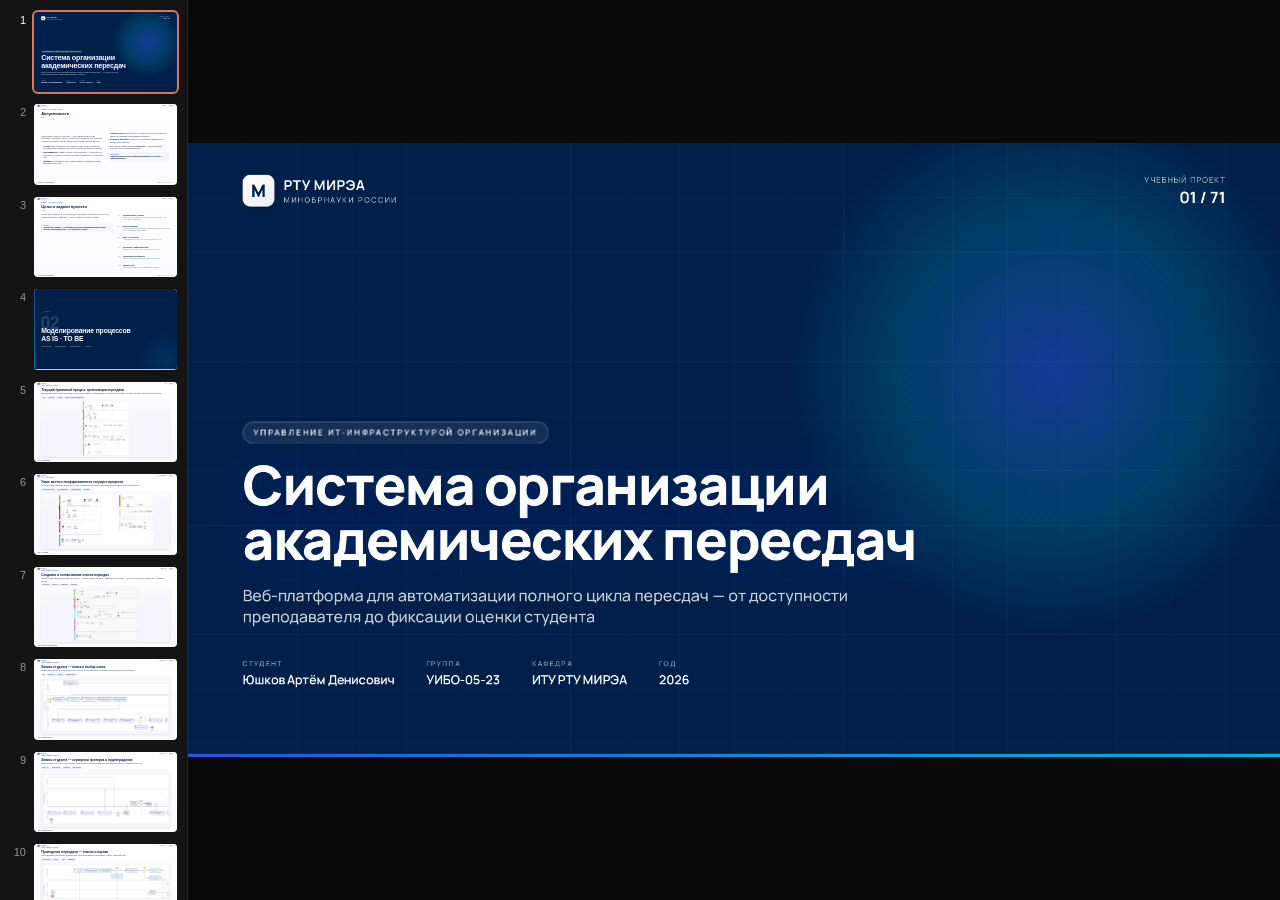
==== commit b267cd55: "1" ====
--- a/index.html
+++ b/index.html
@@ -47,22 +47,22 @@
     
     <div class="grid-2" style="gap:64px">
       <div>
-        <p class="lead">Пересдачи в МИРЭА сегодня организуются вручную — бумажные заявления, устные договорённости и фрагментированный обмен информацией.</p>
+        <p class="lead">Пересдачи в МИРЭА сегодня — это бумажные допуски, очереди к учебному отделу и устные договорённости. Каждый участник процесса тратит время на волокиту вместо работы.</p>
         <ul class="bullets">
-          <li><b>Студент</b> не знает о доступных слотах и не может самостоятельно записаться</li>
-          <li><b>Преподаватель</b> не имеет единого инструмента для указания своей доступности</li>
-          <li><b>Учебный отдел</b> тратит часы на согласование между всеми участниками</li>
+          <li><b>Студент</b> ищет расписание на бумажном стенде, стоит в очереди за допуском в день экзамена и не знает, состоится ли пересдача вообще</li>
+          <li><b>Преподаватель</b> не видит, сколько студентов придёт — если никто не записался, он узнаёт об этом только придя на пересдачу и отсидев всю пару</li>
+          <li><b>Кафедра</b> согласовывает слоты через переписку и бумажные заявки, всё делается вручную</li>
         </ul>
       </div>
       <div>
         <ul class="bullets">
-          <li>Отсутствует <b>автоматическая проверка</b> конфликтов в расписании</li>
-          <li>Нет <b>единого журнала аудита</b> — невозможно отследить историю действий</li>
-          <li>Бумажные заявления <b>теряются</b>, согласования срываются по человеческому фактору</li>
+          <li><b>Учебный отдел</b> печатает допуски, выдаёт их лично и оказывается в эпицентре очередей перед каждой пересдачей</li>
+          <li><b>Бумажные документы</b> теряются, согласования срываются из-за человеческого фактора</li>
+          <li>Весь процесс можно перевести <b>в онлайн</b> — удобнее каждому участнику и без лишней бюрократии</li>
         </ul>
         <div class="callout" style="margin-top:32px">
           <small>Цель работы</small>
-          Автоматизировать полный цикл организации пересдач в РТУ МИРЭА
+          Перевести полный цикл организации пересдач в РТУ МИРЭА в цифровой формат
         </div>
       </div>
     </div>
@@ -84,15 +84,15 @@
     
     <div class="grid-2" style="grid-template-columns:1.4fr 1fr;gap:72px">
       <div style="display:flex;flex-direction:column;justify-content:flex-start;gap:28px">
-        <p class="lead" style="font-size:23px;line-height:1.35">Создать веб-платформу для автоматизации академических пересдач в РТУ МИРЭА</p>
+        <p class="lead" style="font-size:23px;line-height:1.35">Создать веб-платформу, которая переводит организацию пересдач в РТУ МИРЭА из бумажного формата в цифровой — удобно каждому участнику процесса</p>
         <div class="callout">
           <small>Подход</small>
-          Полный цикл — от указания доступности преподавателя до фиксации оценки — без бумаги
+          Полный цикл онлайн — от указания доступности преподавателя до выдачи допуска и фиксации оценки — без очередей и бумаги
         </div>
       </div>
       <div class="task-list">
-        <div class="task-item"><span class="task-n">01</span><div><h4>Личный кабинет студента</h4><p>LKS — просмотр долгов, запись на пересдачи, контроль статусов</p></div></div>
-        <div class="task-item"><span class="task-n">02</span><div><h4>Портал персонала</h4><p>LKP с разграничением прав для 6 ролей по модели RBAC</p></div></div>
+        <div class="task-item"><span class="task-n">01</span><div><h4>Личный кабинет студента</h4><p>Онлайн-запись на пересдачу без очередей и бумажных допусков — долги, слоты, статусы в одном месте</p></div></div>
+        <div class="task-item"><span class="task-n">02</span><div><h4>Портал персонала</h4><p>Преподаватель видит список записавшихся заранее; кафедра и учебный отдел работают онлайн без бумажных заявок</p></div></div>
         <div class="task-item"><span class="task-n">03</span><div><h4>REST API на NestJS</h4><p>С интеграцией МИРЭА SSO — Keycloak, OpenID Connect, PKCE</p></div></div>
         <div class="task-item"><span class="task-n">04</span><div><h4>Интеграция с инфраструктурой</h4><p>lk.mirea.ru (HTML-парсинг долгов) и расписанием МИРЭА (iCal)</p></div></div>
         <div class="task-item"><span class="task-n">05</span><div><h4>Автопроверка конфликтов</h4><p>Конфликты расписания обнаруживаются при создании слотов</p></div></div>
@@ -199,7 +199,7 @@
     <div class="eyebrow">TO BE · Целевой процесс</div>
     <h2 class="title sm">Запись студента — серверная проверка и подтверждение</h2>
     <p class="bpmn-lead">Сервер проверяет BR-01 (≥ 12 ч до пересдачи), наличие мест, отсутствие конфликтов в iCal и фиксирует запись с пометкой источника self.</p>
-    <div class="bpmn-tags"><span class="tag outline">BR-01 ≥ 12 ч</span><span class="tag outline">конфликты iCal</span><span class="tag outline">enrollments</span><span class="tag outline">audit log</span></div>
+    <div class="bpmn-tags"><span class="tag outline">BR-01 ≥ 12 ч</span><span class="tag outline">конфликты iCal</span><span class="tag outline">зачисления</span><span class="tag outline">журнал аудита</span></div>
     <div class="bpmn-block">
       <img src="assets/image-7-2.jpeg" alt="Запись студента — серверная проверка и подтверждение" loading="eager" decoding="sync">
     </div>
@@ -236,7 +236,7 @@
   <div class="stage" style="padding:48px 96px 28px 96px">
     <div class="eyebrow">TO BE · Целевой процесс</div>
     <h2 class="title sm">Проведение пересдачи — фиксация результата</h2>
-    <p class="bpmn-lead">Результат проходит через сервис: при оценке ≥ 3 — долг автоматически закрывается (BR-03), запись получает статус completed, действие пишется в AuditLog.</p>
+    <p class="bpmn-lead">Результат проходит через сервис: при passed = true (преподаватель отмечает «Сдал») долг автоматически закрывается (BR-03), запись получает статус completed, действие пишется в AuditLog.</p>
     <div class="bpmn-tags"><span class="tag outline">BR-03</span><span class="tag outline">auto close debt</span><span class="tag outline">completed</span><span class="tag outline">audit</span></div>
     <div class="bpmn-block">
       <img src="assets/image-8-2.jpeg" alt="Проведение пересдачи — фиксация результата" loading="eager" decoding="sync">
@@ -294,7 +294,7 @@
     <div class="eyebrow">TO BE · Целевой процесс</div>
     <h2 class="title sm">Администрирование пользователей и данных</h2>
     <p class="bpmn-lead">Параллельный процесс: администратор управляет пользователями, ролями, долгами и любыми сущностями с полным аудитом изменений.</p>
-    <div class="bpmn-tags"><span class="tag outline">admin</span><span class="tag outline">soft delete</span><span class="tag outline">history</span><span class="tag outline">audit</span></div>
+    <div class="bpmn-tags"><span class="tag outline">администратор</span><span class="tag outline">мягкое удаление</span><span class="tag outline">история</span><span class="tag outline">аудит</span></div>
     <div class="bpmn-block">
       <img src="assets/image-10-1.jpeg" alt="Администрирование пользователей и данных" loading="eager" decoding="sync">
     </div>
@@ -324,7 +324,7 @@
     <div class="rule"></div>
     
     <div class="kvlist">
-      <div class="k">Backend</div><div class="v"><code>NestJS 10</code> · <code>TypeORM</code> · <code>PostgreSQL 15</code></div><div class="k">Frontend</div><div class="v"><code>React 18</code> · <code>Vite 5</code> · <code>Tailwind CSS 3</code></div><div class="k">State / Data</div><div class="v"><code>TanStack Query v5</code> · <code>Zustand</code></div><div class="k">Монорепо</div><div class="v"><code>pnpm workspaces</code> + <code>Turborepo</code></div><div class="k">Типизация</div><div class="v"><code>TypeScript 5</code>, общий пакет <code>@mirea/types</code></div><div class="k">UI-компоненты</div><div class="v">Общая библиотека <code>@mirea/ui</code></div><div class="k">Авторизация</div><div class="v"><code>JWT (passport-jwt)</code> + <code>@Roles()</code> + <code>RolesGuard</code></div><div class="k">HTTP-клиент</div><div class="v"><code>Axios</code> + interceptor — JWT, auto-logout при 401</div><div class="k">Интеграции</div><div class="v">Keycloak SSO · Pulse gRPC · lk.mirea.ru · schedule-of.mirea.ru</div>
+      <div class="k">Бэкенд</div><div class="v"><code>NestJS 10</code> · <code>TypeORM</code> · <code>PostgreSQL 17</code></div><div class="k">Фронтенд</div><div class="v"><code>React 18</code> · <code>Vite 5</code> · <code>Tailwind CSS 3</code></div><div class="k">Состояние / Данные</div><div class="v"><code>TanStack Query v5</code> · <code>Zustand</code></div><div class="k">Монорепо</div><div class="v"><code>pnpm workspaces</code> + <code>Turborepo</code></div><div class="k">Типизация</div><div class="v"><code>TypeScript 5</code>, общий пакет <code>@mirea/types</code></div><div class="k">UI-компоненты</div><div class="v">Общая библиотека <code>@mirea/ui</code></div><div class="k">Авторизация</div><div class="v"><code>JWT (passport-jwt)</code> + <code>@Roles()</code> + <code>RolesGuard</code></div><div class="k">HTTP-клиент</div><div class="v"><code>Axios</code> + interceptor — JWT, auto-logout при 401</div><div class="k">Интеграции</div><div class="v">Keycloak SSO · Pulse gRPC · lk.mirea.ru · schedule-of.mirea.ru</div>
     </div>
   </div>
   <div class="foot"><strong>РТУ МИРЭА · Система пересдач</strong><span class="spacer"></span>Юшков А. Д. · УИБО-05-23 · 2026</div>
@@ -368,7 +368,7 @@
         
           <div class="arch-tile">
             <div class="kk">БД</div>
-            <div class="ll">PostgreSQL 15</div>
+            <div class="ll">PostgreSQL 17</div>
             <div class="dd">основная БД, TypeORM</div>
           </div>
           <div class="arch-tile">
@@ -457,18 +457,19 @@
         <li><b>Долги из внутренней БД</b> с кнопкой «Записаться»</li>
         <li><b>Долги с lk.mirea.ru</b> в реальном времени — HTML-парсинг через SSO-сессию</li>
         <li><b>Запись на пересдачу:</b> выбор слота, проверка мест, подтверждение</li>
+        <li><b>Расписание своей группы</b> — автоматически подгружается по группе студента</li>
       </ul>
       <ul class="bullets">
         <li><b>BR-01:</b> запись возможна не позже чем за <b>12 часов</b> до начала</li>
-        <li><b>Просмотр своих записей</b> и статуса: <code>enrolled</code> · <code>completed</code> · <code>absent</code></li>
-        <li><b>BR-03:</b> автоматическое закрытие задолженности при оценке ≥ 3</li>
+        <li><b>Просмотр своих записей</b> и статуса: <code>записан</code> · <code>завершено</code> · <code>не явился</code></li>
+        <li><b>BR-03:</b> автоматическое закрытие задолженности при сдаче</li>
       </ul>
     </div>
     <div class="kpi-row" style="margin-top:48px">
       <div class="kpi"><div class="v">2</div><div class="l">источника<br>задолженностей</div></div>
-      <div class="kpi"><div class="v">3</div><div class="l">способа<br>аутентификации</div></div>
+      <div class="kpi"><div class="v">2</div><div class="l">способа<br>аутентификации</div></div>
       <div class="kpi"><div class="v">12 ч</div><div class="l">минимум до начала<br>(BR-01)</div></div>
-      <div class="kpi"><div class="v">авто</div><div class="l">закрытие долга<br>при оценке ≥ 3</div></div>
+      <div class="kpi"><div class="v">авто</div><div class="l">закрытие долга<br>при сдаче</div></div>
     </div>
   </div>
   <div class="foot"><strong>РТУ МИРЭА · Система пересдач</strong><span class="spacer"></span>Юшков А. Д. · УИБО-05-23 · 2026</div>
@@ -557,7 +558,7 @@
       <div class="what">ИСТОЧНИК 1</div>
       <h3>Авторитетные долги из БД системы</h3>
       <p class="lead">Записи Debt создаются учебным отделом и администратором. Кнопка «Записаться» сразу ведёт на ближайшие доступные слоты.</p>
-      <ul class="bullets"><li>Статусы <code>active</code> · <code>closed</code> · <code>unresolved</code></li><li>Подсветка дисциплин с приближающимся дедлайном</li><li>Авто-закрытие при оценке ≥ 3 (BR-03)</li></ul>
+      <ul class="bullets"><li>Цветные статусы: <code>active</code> · <code>closed</code> · <code>unresolved</code></li><li>Авто-закрытие при passed = true (BR-03)</li></ul>
       <div class="stamp"><div class="step-dot">1</div><div>Источник 1 из 2</div></div>
     </div></div>
   </div>
@@ -580,7 +581,7 @@
       <div class="what">ИСТОЧНИК 2</div>
       <h3>Парсинг живых данных с lk.mirea.ru</h3>
       <p class="lead">Параллельно сервер открывает SSO-сессию в Bitrix-ЛК, проходит 7-шаговый редирект и парсит HTML-таблицу долгов.</p>
-      <ul class="bullets"><li>Эмуляция браузерной сессии · <code>SimpleCookieJar</code></li><li>Маршрут редиректов: SSO → ЛК → selectStudentProfile</li><li>Кэш на 5 минут, чтобы не нагружать lk.mirea.ru</li></ul>
+      <ul class="bullets"><li>Эмуляция браузерной сессии · <code>SimpleCookieJar</code></li><li>Маршрут редиректов: SSO → ЛК → selectStudentProfile</li><li>Каждый запрос — свежий HTTP-запрос к lk.mirea.ru</li></ul>
       <div class="stamp"><div class="step-dot">2</div><div>Источник 2 из 2</div></div>
     </div>
     <div class="browser">
@@ -627,22 +628,22 @@
   </div>
   <div class="stage" style="padding-bottom:32px">
     <div class="eyebrow">Раздел 4 · ЛКС · Расписание МИРЭА</div>
-    <h2 class="title sm" style="margin-bottom:18px">Поиск — преподаватели, аудитории</h2>
+    <h2 class="title sm" style="margin-bottom:18px">Расписание своей группы — автоматически</h2>
     <div class="rule" style="margin-bottom:24px"></div>
     <div class="shot-split rev">
     <div class="shot-side">
-      <div class="what">УНИВЕРСАЛЬНЫЙ ПОИСК</div>
-      <h3>Группа, преподаватель или аудитория</h3>
-      <p class="lead">Тот же эндпоинт ищет по любому типу: группа УИБО-05-23, преподаватель «Морозов», аудитория «А-103». В выдаче — тип сущности и название.</p>
-      <ul class="bullets"><li>Тип сущности: <code>group</code> / <code>teacher</code> / <code>room</code></li><li>iCal-фид расписания подгружается по клику</li><li><code>GET /api/mirea-schedule/disciplines/:id/teachers</code></li><li>Эти же данные нужны системе для проверки конфликтов слотов</li></ul>
-      <div class="stamp"><div class="step-dot">2</div><div>Универсальный поиск</div></div>
-    </div>
-    <div class="browser">
-      <div class="bb"><i></i><i></i><i></i><div class="url">lks.mirea.ru/schedule?q=Морозов</div></div>
-      <div class="bd contain"><img src="assets/image-17-2.png" alt="Группа, преподаватель или аудитория" loading="eager" decoding="sync"></div>
-    </div></div>
-  </div>
-  <div class="foot"><strong>Поиск по преподавателю / аудитории</strong><span class="spacer"></span>/api/mirea-schedule/search</div>
+      <div class="what">РАСПИСАНИЕ</div>
+      <h3>Группа загружается без поиска</h3>
+      <p class="lead">Страница <code>/schedule</code> автоматически запрашивает <code>GET /mirea-schedule/group/my/planning</code> и показывает недельное расписание группы студента. Поиск по другим группам доступен только если группа не привязана.</p>
+      <ul class="bullets"><li>Автоопределение группы по профилю пользователя</li><li>Недельный календарь — май 2026</li><li>Обычные пары и слоты пересдач в одном виде</li></ul>
+      <div class="stamp"><div class="step-dot">2</div><div>Расписание группы</div></div>
+    </div>
+    <div class="browser">
+      <div class="bb"><i></i><i></i><i></i><div class="url">lks.mirea.ru/schedule</div></div>
+      <div class="bd contain"><img src="assets/image-17-2.png" alt="Расписание группы студента" loading="eager" decoding="sync"></div>
+    </div></div>
+  </div>
+  <div class="foot"><strong>Расписание своей группы</strong><span class="spacer"></span>/mirea-schedule/group/my/planning</div>
 </section>
 
 <section data-screen-label="27 ЛКС Запись — выбор слота">
@@ -746,7 +747,7 @@
       <div class="what">ИСТОРИЯ</div>
       <h3>Все мои пересдачи и их статусы</h3>
       <p class="lead">Простая таблица: дисциплина, дата, статус. Цветовой раскраски нет — статусы текстовые, читаемые с первого взгляда.</p>
-      <ul class="bullets"><li><code>enrolled</code> · «Записан», ждём пересдачу</li><li><code>completed</code> · оценка получена</li><li><code>absent</code> · «Не явился», фиксируется в аудите</li><li>Источник: <code>GET /api/enrollments/my</code></li></ul>
+      <ul class="bullets"><li><code>записан</code> · ждём пересдачу</li><li><code>завершено</code> · оценка получена</li><li><code>не явился</code> · фиксируется в аудите</li><li>Источник: <code>GET /api/enrollments/my</code></li></ul>
       <div class="stamp"><div class="step-dot">Σ</div><div>3 возможных статуса</div></div>
     </div></div>
   </div>
@@ -789,10 +790,10 @@
   <div class="bar">
     <div class="brand"><div class="brand-mark">М</div><div class="brand-text">РТУ МИРЭА<small>СИСТЕМА ПЕРЕСДАЧ</small></div></div>
     <div class="spacer"></div>
-    <div class="meta"><span>ЛКП · TEACHER</span><span class="pg">— / —</span></div>
-  </div>
-  <div class="stage" style="padding-bottom:32px">
-    <div class="eyebrow">Раздел 5 · ЛКП · teacher</div>
+    <div class="meta"><span>ЛКП · ПРЕПОДАВАТЕЛЬ</span><span class="pg">— / —</span></div>
+  </div>
+  <div class="stage" style="padding-bottom:32px">
+    <div class="eyebrow">Раздел 5 · ЛКП · преподаватель</div>
     <h2 class="title sm" style="margin-bottom:18px">Доступность — список интервалов</h2>
     <div class="rule" style="margin-bottom:24px"></div>
     <div class="shot-split">
@@ -804,11 +805,11 @@
       <div class="what">ШАГ 0 · ВХОД В ЦИКЛ</div>
       <h3>Преподаватель отмечает свободное время</h3>
       <p class="lead">Это стартовая точка процесса. Без указания доступности кафедра не сможет создать черновик слота.</p>
-      <ul class="bullets"><li>Список интервалов с фильтром по неделе</li><li>Видно занятые часы из расписания МИРЭА</li><li>Один клик — открыть форму добавления</li></ul>
+      <ul class="bullets"><li>Список добавленных интервалов доступности</li><li>Дата, время начала и конца каждого интервала</li><li>Кнопка добавить новый интервал</li></ul>
       <div class="stamp"><div class="step-dot">1</div><div>Доступность · просмотр</div></div>
     </div></div>
   </div>
-  <div class="foot"><strong>TeacherAvailability</strong><span class="spacer"></span>старт цикла пересдачи</div>
+  <div class="foot"><strong>Доступность преподавателя</strong><span class="spacer"></span>старт цикла пересдачи</div>
 </section>
 
 <section data-screen-label="ЛКП Преподаватель — доступность (редактирование)">
@@ -816,10 +817,10 @@
   <div class="bar">
     <div class="brand"><div class="brand-mark">М</div><div class="brand-text">РТУ МИРЭА<small>СИСТЕМА ПЕРЕСДАЧ</small></div></div>
     <div class="spacer"></div>
-    <div class="meta"><span>ЛКП · TEACHER</span><span class="pg">— / —</span></div>
-  </div>
-  <div class="stage" style="padding-bottom:32px">
-    <div class="eyebrow">Раздел 5 · ЛКП · teacher</div>
+    <div class="meta"><span>ЛКП · ПРЕПОДАВАТЕЛЬ</span><span class="pg">— / —</span></div>
+  </div>
+  <div class="stage" style="padding-bottom:32px">
+    <div class="eyebrow">Раздел 5 · ЛКП · преподаватель</div>
     <h2 class="title sm" style="margin-bottom:18px">Доступность — форма интервала</h2>
     <div class="rule" style="margin-bottom:24px"></div>
     <div class="shot-split rev">
@@ -843,10 +844,10 @@
   <div class="bar">
     <div class="brand"><div class="brand-mark">М</div><div class="brand-text">РТУ МИРЭА<small>СИСТЕМА ПЕРЕСДАЧ</small></div></div>
     <div class="spacer"></div>
-    <div class="meta"><span>ЛКП · TEACHER</span><span class="pg">— / —</span></div>
-  </div>
-  <div class="stage" style="padding-bottom:32px">
-    <div class="eyebrow">Раздел 5 · ЛКП · teacher</div>
+    <div class="meta"><span>ЛКП · ПРЕПОДАВАТЕЛЬ</span><span class="pg">— / —</span></div>
+  </div>
+  <div class="stage" style="padding-bottom:32px">
+    <div class="eyebrow">Раздел 5 · ЛКП · преподаватель</div>
     <h2 class="title sm" style="margin-bottom:18px">Расписание — занятия</h2>
     <div class="rule" style="margin-bottom:24px"></div>
     <div class="shot-split">
@@ -870,18 +871,18 @@
   <div class="bar">
     <div class="brand"><div class="brand-mark">М</div><div class="brand-text">РТУ МИРЭА<small>СИСТЕМА ПЕРЕСДАЧ</small></div></div>
     <div class="spacer"></div>
-    <div class="meta"><span>ЛКП · TEACHER</span><span class="pg">— / —</span></div>
-  </div>
-  <div class="stage" style="padding-bottom:32px">
-    <div class="eyebrow">Раздел 5 · ЛКП · teacher</div>
+    <div class="meta"><span>ЛКП · ПРЕПОДАВАТЕЛЬ</span><span class="pg">— / —</span></div>
+  </div>
+  <div class="stage" style="padding-bottom:32px">
+    <div class="eyebrow">Раздел 5 · ЛКП · преподаватель</div>
     <h2 class="title sm" style="margin-bottom:18px">Расписание со слотами пересдач</h2>
     <div class="rule" style="margin-bottom:24px"></div>
     <div class="shot-split rev">
     <div class="shot-side">
       <div class="what">ПЕРЕСДАЧИ</div>
       <h3>Те же даты, плюс свои пересдачи</h3>
-      <p class="lead">Слоты пересдач помечены отдельным цветом, по клику открывается список записавшихся студентов.</p>
-      <ul class="bullets"><li>Свои слоты подсвечены бирюзовым</li><li>Кол-во записавшихся прямо в ячейке</li><li>Кнопка «Провести пересдачу»</li></ul>
+      <p class="lead">Слоты пересдач отображаются поверх обычных пар отдельным блоком — преподаватель сразу видит всю загруженность в одном виде.</p>
+      <ul class="bullets"><li>Свои слоты выделены отдельным цветом</li><li>Видны дисциплина, аудитория и статус слота</li><li>Переход к деталям слота по клику</li></ul>
       <div class="stamp"><div class="step-dot">2</div><div>Расписание + пересдачи</div></div>
     </div>
     <div class="browser">
@@ -897,10 +898,10 @@
   <div class="bar">
     <div class="brand"><div class="brand-mark">М</div><div class="brand-text">РТУ МИРЭА<small>СИСТЕМА ПЕРЕСДАЧ</small></div></div>
     <div class="spacer"></div>
-    <div class="meta"><span>ЛКП · TEACHER</span><span class="pg">— / —</span></div>
-  </div>
-  <div class="stage" style="padding-bottom:32px">
-    <div class="eyebrow">Раздел 5 · ЛКП · teacher</div>
+    <div class="meta"><span>ЛКП · ПРЕПОДАВАТЕЛЬ</span><span class="pg">— / —</span></div>
+  </div>
+  <div class="stage" style="padding-bottom:32px">
+    <div class="eyebrow">Раздел 5 · ЛКП · преподаватель</div>
     <h2 class="title sm" style="margin-bottom:18px">Список ближайших пересдач</h2>
     <div class="rule" style="margin-bottom:24px"></div>
     <div class="shot-split">
@@ -911,8 +912,8 @@
     <div class="shot-side">
       <div class="what">СПИСОК</div>
       <h3>Все мои пересдачи в одном экране</h3>
-      <p class="lead">Фильтр «требуют внимания» показывает слоты, у которых пора зафиксировать результат.</p>
-      <ul class="bullets"><li>Сортировка по дате и статусу</li><li>Фильтр «требуют внимания»</li><li>Быстрый переход к проведению</li></ul>
+      <p class="lead">Все слоты преподавателя в одном списке: дисциплина, дата, аудитория и текущий статус. Видно что запланировано, что уже прошло и что ещё ждёт.</p>
+      <ul class="bullets"><li>Статусы: <code>провести</code> · <code>завершено</code></li><li>Дата, дисциплина, аудитория по каждому слоту</li><li>Переход к оцениванию из карточки слота</li></ul>
       <div class="stamp"><div class="step-dot">★</div><div>Дашборд преподавателя</div></div>
     </div></div>
   </div>
@@ -924,10 +925,10 @@
   <div class="bar">
     <div class="brand"><div class="brand-mark">М</div><div class="brand-text">РТУ МИРЭА<small>СИСТЕМА ПЕРЕСДАЧ</small></div></div>
     <div class="spacer"></div>
-    <div class="meta"><span>ЛКП · TEACHER</span><span class="pg">— / —</span></div>
-  </div>
-  <div class="stage" style="padding-bottom:32px">
-    <div class="eyebrow">Раздел 5 · ЛКП · teacher</div>
+    <div class="meta"><span>ЛКП · ПРЕПОДАВАТЕЛЬ</span><span class="pg">— / —</span></div>
+  </div>
+  <div class="stage" style="padding-bottom:32px">
+    <div class="eyebrow">Раздел 5 · ЛКП · преподаватель</div>
     <h2 class="title sm" style="margin-bottom:18px">Проведение · шаг 1 — открыть слот</h2>
     <div class="rule" style="margin-bottom:24px"></div>
     <div class="shot-split">
@@ -938,8 +939,8 @@
     <div class="shot-side">
       <div class="what">ШАГ 1</div>
       <h3>Открыть слот в день пересдачи</h3>
-      <p class="lead">В карточке — список записавшихся, аудитория и время. Если кто-то не пришёл, его помечают как absent.</p>
-      <ul class="bullets"><li>Видно количество мест: 1/20</li><li>Список студентов с группой и долгом</li><li>Кнопка «Начать оценивание»</li></ul>
+      <p class="lead">В карточке — список записавшихся студентов, аудитория и время. Если студент не явился, его отмечают «Не явился».</p>
+      <ul class="bullets"><li>Список студентов с группой и дисциплиной</li><li>Отметка явки по каждому</li><li>Кнопка «Зафиксировать»</li></ul>
       <div class="stamp"><div class="step-dot">1</div><div>Шаг 1 из 3</div></div>
     </div></div>
   </div>
@@ -951,18 +952,18 @@
   <div class="bar">
     <div class="brand"><div class="brand-mark">М</div><div class="brand-text">РТУ МИРЭА<small>СИСТЕМА ПЕРЕСДАЧ</small></div></div>
     <div class="spacer"></div>
-    <div class="meta"><span>ЛКП · TEACHER</span><span class="pg">— / —</span></div>
-  </div>
-  <div class="stage" style="padding-bottom:32px">
-    <div class="eyebrow">Раздел 5 · ЛКП · teacher</div>
+    <div class="meta"><span>ЛКП · ПРЕПОДАВАТЕЛЬ</span><span class="pg">— / —</span></div>
+  </div>
+  <div class="stage" style="padding-bottom:32px">
+    <div class="eyebrow">Раздел 5 · ЛКП · преподаватель</div>
     <h2 class="title sm" style="margin-bottom:18px">Проведение · шаг 2 — оценка</h2>
     <div class="rule" style="margin-bottom:24px"></div>
     <div class="shot-split rev">
     <div class="shot-side">
       <div class="what">ШАГ 2</div>
       <h3>Оценка и фиксация явки</h3>
-      <p class="lead">Преподаватель выставляет оценку 2–5, отмечает явку, добавляет комментарий.</p>
-      <ul class="bullets"><li>Оценка 2–5 или «Не явился»</li><li>Поле комментария (опционально)</li><li><code>POST /results</code> на каждого студента</li></ul>
+      <p class="lead">Преподаватель выставляет оценку 2–5 и отмечает явку по каждому студенту.</p>
+      <ul class="bullets"><li>Оценка 2–5 или «Не явился»</li><li>Чекбокс passed — закрывает долг при BR-03</li><li><code>POST /results</code> на каждого студента</li></ul>
       <div class="stamp"><div class="step-dot">2</div><div>Шаг 2 из 3</div></div>
     </div>
     <div class="browser">
@@ -978,10 +979,10 @@
   <div class="bar">
     <div class="brand"><div class="brand-mark">М</div><div class="brand-text">РТУ МИРЭА<small>СИСТЕМА ПЕРЕСДАЧ</small></div></div>
     <div class="spacer"></div>
-    <div class="meta"><span>ЛКП · TEACHER</span><span class="pg">— / —</span></div>
-  </div>
-  <div class="stage" style="padding-bottom:32px">
-    <div class="eyebrow">Раздел 5 · ЛКП · teacher</div>
+    <div class="meta"><span>ЛКП · ПРЕПОДАВАТЕЛЬ</span><span class="pg">— / —</span></div>
+  </div>
+  <div class="stage" style="padding-bottom:32px">
+    <div class="eyebrow">Раздел 5 · ЛКП · преподаватель</div>
     <h2 class="title sm" style="margin-bottom:18px">Проведение · шаг 3 — фиксация</h2>
     <div class="rule" style="margin-bottom:24px"></div>
     <div class="shot-split">
@@ -992,7 +993,7 @@
     <div class="shot-side">
       <div class="what">ШАГ 3</div>
       <h3>Зафиксировать результат</h3>
-      <p class="lead">По кнопке «Зафиксировать»: при оценке ≥ 3 долг автоматически закрывается (BR-03), запись становится <code>completed</code>, всё пишется в аудит.</p>
+      <p class="lead">По кнопке «Зафиксировать»: при passed = true долг автоматически закрывается (BR-03), запись становится <code>completed</code>, всё пишется в аудит.</p>
       <ul class="bullets"><li>BR-03 — авто-закрытие долга</li><li>Статус enrollment → <code>completed</code></li><li>AuditLog action = RECORD_RESULT</li></ul>
       <div class="stamp"><div class="step-dot">3</div><div>Шаг 3 из 3</div></div>
     </div></div>
@@ -1005,10 +1006,10 @@
   <div class="bar">
     <div class="brand"><div class="brand-mark">М</div><div class="brand-text">РТУ МИРЭА<small>СИСТЕМА ПЕРЕСДАЧ</small></div></div>
     <div class="spacer"></div>
-    <div class="meta"><span>ЛКП · DEPT_WORKER</span><span class="pg">— / —</span></div>
-  </div>
-  <div class="stage" style="padding-bottom:32px">
-    <div class="eyebrow">Раздел 5 · ЛКП · dept_worker</div>
+    <div class="meta"><span>ЛКП · СОТР. КАФЕДРЫ</span><span class="pg">— / —</span></div>
+  </div>
+  <div class="stage" style="padding-bottom:32px">
+    <div class="eyebrow">Раздел 5 · ЛКП · сотр. кафедры</div>
     <h2 class="title sm" style="margin-bottom:18px">Черновики слотов — список</h2>
     <div class="rule" style="margin-bottom:24px"></div>
     <div class="shot-split">
@@ -1032,10 +1033,10 @@
   <div class="bar">
     <div class="brand"><div class="brand-mark">М</div><div class="brand-text">РТУ МИРЭА<small>СИСТЕМА ПЕРЕСДАЧ</small></div></div>
     <div class="spacer"></div>
-    <div class="meta"><span>ЛКП · DEPT_WORKER</span><span class="pg">— / —</span></div>
-  </div>
-  <div class="stage" style="padding-bottom:32px">
-    <div class="eyebrow">Раздел 5 · ЛКП · dept_worker</div>
+    <div class="meta"><span>ЛКП · СОТР. КАФЕДРЫ</span><span class="pg">— / —</span></div>
+  </div>
+  <div class="stage" style="padding-bottom:32px">
+    <div class="eyebrow">Раздел 5 · ЛКП · сотр. кафедры</div>
     <h2 class="title sm" style="margin-bottom:18px">Черновик — заполнение полей</h2>
     <div class="rule" style="margin-bottom:24px"></div>
     <div class="shot-split rev">
@@ -1043,7 +1044,7 @@
       <div class="what">ШАГ 2</div>
       <h3>Дисциплина, преподаватель, дата</h3>
       <p class="lead">Автозаполнение: при выборе преподавателя подгружаются его доступные интервалы; аудитории фильтруются по корпусу.</p>
-      <ul class="bullets"><li>Подсказки по преподавателям</li><li>Поиск аудитории по корпусу/этажу</li><li>Проверка max_students против правил</li></ul>
+      <ul class="bullets"><li>Подсказки по преподавателям</li><li>Поиск аудитории по корпусу</li><li>Проверка max_students против правил</li></ul>
       <div class="stamp"><div class="step-dot">2</div><div>Шаг 2 · Форма</div></div>
     </div>
     <div class="browser">
@@ -1059,107 +1060,81 @@
   <div class="bar">
     <div class="brand"><div class="brand-mark">М</div><div class="brand-text">РТУ МИРЭА<small>СИСТЕМА ПЕРЕСДАЧ</small></div></div>
     <div class="spacer"></div>
-    <div class="meta"><span>ЛКП · DEPT_WORKER</span><span class="pg">— / —</span></div>
-  </div>
-  <div class="stage" style="padding-bottom:32px">
-    <div class="eyebrow">Раздел 5 · ЛКП · dept_worker</div>
-    <h2 class="title sm" style="margin-bottom:18px">Серверная проверка конфликтов</h2>
-    <div class="rule" style="margin-bottom:24px"></div>
-    <div class="shot-split">
-    <div class="browser">
-      <div class="bb"><i></i><i></i><i></i><div class="url">lkp.mirea.ru/dept/drafts/new?conflict</div></div>
-      <div class="bd contain"><img src="assets/image-25-3.png" alt="Проверка конфликтов в реальном времени" loading="eager" decoding="sync"></div>
+    <div class="meta"><span>ЛКП · СОТР. КАФЕДРЫ</span><span class="pg">— / —</span></div>
+  </div>
+  <div class="stage" style="padding-bottom:32px">
+    <div class="eyebrow">Раздел 5 · ЛКП · сотр. кафедры</div>
+    <h2 class="title sm" style="margin-bottom:18px">Автозаполнение преподавателей по дисциплине</h2>
+    <div class="rule" style="margin-bottom:24px"></div>
+    <div class="shot-split">
+    <div class="browser">
+      <div class="bb"><i></i><i></i><i></i><div class="url">lkp.mirea.ru/schedule/draft/new</div></div>
+      <div class="bd contain"><img src="assets/image-25-3.png" alt="Автозаполнение преподавателей по дисциплине" loading="eager" decoding="sync"></div>
+    </div>
+    <div class="shot-side">
+      <div class="what">ШАГ 2</div>
+      <h3>Дисциплина выбрана — преподаватели подтянуты</h3>
+      <p class="lead">При вводе дисциплины система делает запрос <code>GET /mirea-schedule/disciplines/:id/teachers</code> и мгновенно возвращает список преподавателей, которые её ведут по данным МИРЭА.</p>
+      <ul class="bullets"><li>Запрос к schedule-of.mirea.ru · фильтрация на сервере</li><li>Дропдаун с ФИО — Ладанова Е.О., Морозов В.А.</li><li>Выбор преподавателя активирует окна доступности</li></ul>
+      <div class="stamp"><div class="step-dot">2</div><div>Шаг 2 · Преподаватель</div></div>
+    </div></div>
+  </div>
+  <div class="foot"><strong>Автозаполнение преподавателей</strong><span class="spacer"></span>GET /mirea-schedule/disciplines/:id/teachers</div>
+</section>
+
+<section data-screen-label="ЛКП Кафедра — черновики, отправка 1">
+  
+  <div class="bar">
+    <div class="brand"><div class="brand-mark">М</div><div class="brand-text">РТУ МИРЭА<small>СИСТЕМА ПЕРЕСДАЧ</small></div></div>
+    <div class="spacer"></div>
+    <div class="meta"><span>ЛКП · СОТР. КАФЕДРЫ</span><span class="pg">— / —</span></div>
+  </div>
+  <div class="stage" style="padding-bottom:32px">
+    <div class="eyebrow">Раздел 5 · ЛКП · сотр. кафедры</div>
+    <h2 class="title sm" style="margin-bottom:18px">Выбор аудитории — данные из МИРЭА</h2>
+    <div class="rule" style="margin-bottom:24px"></div>
+    <div class="shot-split">
+    <div class="browser">
+      <div class="bb"><i></i><i></i><i></i><div class="url">lkp.mirea.ru/schedule/draft/new</div></div>
+      <div class="bd contain"><img src="assets/image-26-1.png" alt="Выбор аудитории и доступности преподавателя" loading="eager" decoding="sync"></div>
     </div>
     <div class="shot-side">
       <div class="what">ШАГ 3</div>
-      <h3>Проверка конфликтов в реальном времени</h3>
-      <p class="lead">При сохранении сервер сверяет дату/аудиторию с iCal-фидом и существующими слотами. Если есть конфликт — 400 c описанием.</p>
-      <ul class="bullets"><li>Проверка <code>VEVENT</code> в iCal</li><li>Поиск пересечений по аудитории</li><li>Подсказка: «занят с 16:20 до 17:50»</li></ul>
-      <div class="stamp"><div class="step-dot">3</div><div>Шаг 3 · Конфликты</div></div>
-    </div></div>
-  </div>
-  <div class="foot"><strong>Конфликты iCal</strong><span class="spacer"></span>400 Bad Request с описанием</div>
-</section>
-
-<section data-screen-label="ЛКП Кафедра — черновики, отправка 1">
-  
-  <div class="bar">
-    <div class="brand"><div class="brand-mark">М</div><div class="brand-text">РТУ МИРЭА<small>СИСТЕМА ПЕРЕСДАЧ</small></div></div>
-    <div class="spacer"></div>
-    <div class="meta"><span>ЛКП · DEPT_WORKER</span><span class="pg">— / —</span></div>
-  </div>
-  <div class="stage" style="padding-bottom:32px">
-    <div class="eyebrow">Раздел 5 · ЛКП · dept_worker</div>
-    <h2 class="title sm" style="margin-bottom:18px">Сохранение черновика</h2>
-    <div class="rule" style="margin-bottom:24px"></div>
-    <div class="shot-split">
-    <div class="browser">
-      <div class="bb"><i></i><i></i><i></i><div class="url">lkp.mirea.ru/dept/drafts/new/saved</div></div>
-      <div class="bd contain"><img src="assets/image-26-1.png" alt="Черновик сохранён" loading="eager" decoding="sync"></div>
-    </div>
-    <div class="shot-side">
-      <div class="what">ШАГ 4</div>
-      <h3>Черновик сохранён</h3>
-      <p class="lead">После успешной валидации слот появляется в общем списке черновиков со статусом <code>draft</code>.</p>
-      <ul class="bullets"><li>Сразу видно в общем списке</li><li>Можно редактировать пока draft</li><li>Аудит — action = CREATE_DRAFT_SLOT</li></ul>
-      <div class="stamp"><div class="step-dot">4</div><div>Шаг 4 · Сохранение</div></div>
-    </div></div>
-  </div>
-  <div class="foot"><strong>Черновик сохранён</strong><span class="spacer"></span>status=draft</div>
-</section>
-
-<section data-screen-label="ЛКП Кафедра — черновики, проверка">
-  
-  <div class="bar">
-    <div class="brand"><div class="brand-mark">М</div><div class="brand-text">РТУ МИРЭА<small>СИСТЕМА ПЕРЕСДАЧ</small></div></div>
-    <div class="spacer"></div>
-    <div class="meta"><span>ЛКП · DEPT_WORKER</span><span class="pg">— / —</span></div>
-  </div>
-  <div class="stage" style="padding-bottom:32px">
-    <div class="eyebrow">Раздел 5 · ЛКП · dept_worker</div>
-    <h2 class="title sm" style="margin-bottom:18px">Сводка перед отправкой</h2>
-    <div class="rule" style="margin-bottom:24px"></div>
-    <div class="shot-split rev">
-    <div class="shot-side">
-      <div class="what">ШАГ 5</div>
-      <h3>Финальная сводка</h3>
-      <p class="lead">Перед отправкой завкафедрой сотрудник видит полную карточку: преподаватель, доступность, аудитория, ожидаемые студенты.</p>
-      <ul class="bullets"><li>Сводка по полям</li><li>Превью карточки в ЛКС</li><li>История действий по черновику</li></ul>
-      <div class="stamp"><div class="step-dot">5</div><div>Шаг 5 · Сводка</div></div>
-    </div>
-    <div class="browser">
-      <div class="bb"><i></i><i></i><i></i><div class="url">lkp.mirea.ru/dept/drafts/#7/review</div></div>
-      <div class="bd contain"><img src="assets/image-26-2.png" alt="Финальная сводка" loading="eager" decoding="sync"></div>
-    </div></div>
-  </div>
-  <div class="foot"><strong>Финальная проверка</strong><span class="spacer"></span>перед отправкой</div>
-</section>
-
-<section data-screen-label="ЛКП Кафедра — черновики, отправка завкафедрой">
-  
-  <div class="bar">
-    <div class="brand"><div class="brand-mark">М</div><div class="brand-text">РТУ МИРЭА<small>СИСТЕМА ПЕРЕСДАЧ</small></div></div>
-    <div class="spacer"></div>
-    <div class="meta"><span>ЛКП · DEPT_WORKER</span><span class="pg">— / —</span></div>
-  </div>
-  <div class="stage" style="padding-bottom:32px">
-    <div class="eyebrow">Раздел 5 · ЛКП · dept_worker</div>
-    <h2 class="title sm" style="margin-bottom:18px">Отправка на утверждение</h2>
-    <div class="rule" style="margin-bottom:24px"></div>
-    <div class="shot-split">
-    <div class="browser">
-      <div class="bb"><i></i><i></i><i></i><div class="url">lkp.mirea.ru/dept/drafts/#7/submit</div></div>
-      <div class="bd contain"><img src="assets/image-26-3.png" alt="Передача завкафедрой" loading="eager" decoding="sync"></div>
-    </div>
-    <div class="shot-side">
-      <div class="what">ШАГ 6</div>
-      <h3>Передача завкафедрой</h3>
-      <p class="lead">Кнопка «Отправить на утверждение» меняет статус и кладёт уведомление в очередь завкафедры. С этого момента редактировать нельзя.</p>
-      <ul class="bullets"><li>Статус: <code>draft → pending</code></li><li>Уведомление завкафедрой</li><li>Запись в AuditLog · SUBMIT_DRAFT</li></ul>
-      <div class="stamp"><div class="step-dot">6</div><div>Шаг 6 · Передача</div></div>
-    </div></div>
-  </div>
-  <div class="foot"><strong>Передано завкафедрой</strong><span class="spacer"></span>status=pending</div>
+      <h3>Аудитория и дата из доступности</h3>
+      <p class="lead">После выбора преподавателя отображаются его окна доступности (14.05, 20.05, 28.05, 04.06). Выбранная дата + пара активирует поиск аудиторий через API МИРЭА.</p>
+      <ul class="bullets"><li>Окна из <code>TeacherAvailability</code></li><li>Привязка к стандартным парам университета</li><li>Поиск аудитории фильтрует по корпусу</li></ul>
+      <div class="stamp"><div class="step-dot">3</div><div>Шаг 3 · Аудитория</div></div>
+    </div></div>
+  </div>
+  <div class="foot"><strong>Выбор аудитории</strong><span class="spacer"></span>TeacherAvailability + API МИРЭА</div>
+</section>
+
+
+<section data-screen-label="ЛКП Кафедра — расписание преподавателей">
+
+  <div class="bar">
+    <div class="brand"><div class="brand-mark">М</div><div class="brand-text">РТУ МИРЭА<small>СИСТЕМА ПЕРЕСДАЧ</small></div></div>
+    <div class="spacer"></div>
+    <div class="meta"><span>ЛКП · СОТР. КАФЕДРЫ</span><span class="pg">— / —</span></div>
+  </div>
+  <div class="stage" style="padding-bottom:32px">
+    <div class="eyebrow">Раздел 5 · ЛКП · сотр. кафедры</div>
+    <h2 class="title sm" style="margin-bottom:18px">Расписание преподавателей — для планирования</h2>
+    <div class="rule" style="margin-bottom:24px"></div>
+    <div class="shot-split">
+    <div class="browser">
+      <div class="bb"><i></i><i></i><i></i><div class="url">lkp.mirea.ru/schedule/teachers</div></div>
+      <div class="bd contain"><img src="assets/image-26-3.png" alt="Расписание преподавателей кафедры" loading="eager" decoding="sync"></div>
+    </div>
+    <div class="shot-side">
+      <div class="what">ПЛАНИРОВАНИЕ</div>
+      <h3>Занятость преподавателей — до создания черновика</h3>
+      <p class="lead">Сотрудник кафедры видит расписание любого преподавателя по неделям — пары и слоты пересдач в одном виде. Помогает выбрать незанятое окно перед созданием черновика.</p>
+      <ul class="bullets"><li>Выбор преподавателя из списка кафедры</li><li>Недельный календарь с парами и пересдачами</li><li>Источник — schedule-of.mirea.ru + <code>RetakeSlot</code></li></ul>
+      <div class="stamp"><div class="step-dot">→</div><div>Расписание преподавателей</div></div>
+    </div></div>
+  </div>
+  <div class="foot"><strong>Расписание преподавателей</strong><span class="spacer"></span>сотр. кафедры · /schedule/teachers</div>
 </section>
 
 <section data-screen-label="ЛКП Завкафедрой — список">
@@ -1167,10 +1142,10 @@
   <div class="bar">
     <div class="brand"><div class="brand-mark">М</div><div class="brand-text">РТУ МИРЭА<small>СИСТЕМА ПЕРЕСДАЧ</small></div></div>
     <div class="spacer"></div>
-    <div class="meta"><span>ЛКП · DEPT_HEAD</span><span class="pg">— / —</span></div>
-  </div>
-  <div class="stage" style="padding-bottom:32px">
-    <div class="eyebrow">Раздел 5 · ЛКП · dept_head</div>
+    <div class="meta"><span>ЛКП · ЗАВ. КАФЕДРОЙ</span><span class="pg">— / —</span></div>
+  </div>
+  <div class="stage" style="padding-bottom:32px">
+    <div class="eyebrow">Раздел 5 · ЛКП · зав. кафедрой</div>
     <h2 class="title sm" style="margin-bottom:18px">Список на утверждение</h2>
     <div class="rule" style="margin-bottom:24px"></div>
     <div class="shot-split">
@@ -1182,11 +1157,11 @@
       <div class="what">ОЧЕРЕДЬ</div>
       <h3>Что ждёт утверждения</h3>
       <p class="lead">Список черновиков от сотрудников кафедры с приоритетом по дате пересдачи.</p>
-      <ul class="bullets"><li>Сортировка по deadline-у пересдачи</li><li>Фильтр по преподавателю</li><li>Массовые действия — approve/reject</li></ul>
+      <ul class="bullets"><li>Дисциплина, преподаватель, дата и аудитория</li><li>Статус каждого черновика</li><li>Поштучное утверждение / отклонение</li></ul>
       <div class="stamp"><div class="step-dot">1</div><div>Шаг 1 · Очередь</div></div>
     </div></div>
   </div>
-  <div class="foot"><strong>Очередь утверждения</strong><span class="spacer"></span>status=pending</div>
+  <div class="foot"><strong>Очередь утверждения</strong><span class="spacer"></span>status=draft</div>
 </section>
 
 <section data-screen-label="ЛКП Завкафедрой — детали слота">
@@ -1194,23 +1169,23 @@
   <div class="bar">
     <div class="brand"><div class="brand-mark">М</div><div class="brand-text">РТУ МИРЭА<small>СИСТЕМА ПЕРЕСДАЧ</small></div></div>
     <div class="spacer"></div>
-    <div class="meta"><span>ЛКП · DEPT_HEAD</span><span class="pg">— / —</span></div>
-  </div>
-  <div class="stage" style="padding-bottom:32px">
-    <div class="eyebrow">Раздел 5 · ЛКП · dept_head</div>
+    <div class="meta"><span>ЛКП · ЗАВ. КАФЕДРОЙ</span><span class="pg">— / —</span></div>
+  </div>
+  <div class="stage" style="padding-bottom:32px">
+    <div class="eyebrow">Раздел 5 · ЛКП · зав. кафедрой</div>
     <h2 class="title sm" style="margin-bottom:18px">Утверждение или отклонение</h2>
     <div class="rule" style="margin-bottom:24px"></div>
     <div class="shot-split rev">
     <div class="shot-side">
       <div class="what">РЕШЕНИЕ</div>
-      <h3>Approve / Reject с комментарием</h3>
-      <p class="lead">В карточке всё для решения: преподаватель, нагрузка, конфликты, история правок. Отклонение — с обязательным комментарием.</p>
-      <ul class="bullets"><li>Статусы: <code>approved</code> · <code>rejected</code></li><li>Комментарий — виден кафедре</li><li>AuditLog · APPROVE/REJECT_DRAFT</li></ul>
+      <h3>Карточка слота — утвердить или отклонить</h3>
+      <p class="lead">Карточка показывает дисциплину, преподавателя, дату и аудиторию — кнопки «Утвердить» / «Отклонить».</p>
+      <ul class="bullets"><li>Статусы: <code>утверждено</code> · <code>отклонено</code></li><li>Журнал аудита · APPROVE_SLOT / REJECT_SLOT</li></ul>
       <div class="stamp"><div class="step-dot">2</div><div>Шаг 2 · Решение</div></div>
     </div>
     <div class="browser">
       <div class="bb"><i></i><i></i><i></i><div class="url">lkp.mirea.ru/dept-head/approvals/#7</div></div>
-      <div class="bd contain"><img src="assets/image-27-2.png" alt="Approve / Reject с комментарием" loading="eager" decoding="sync"></div>
+      <div class="bd contain"><img src="assets/image-27-2.png" alt="Утвердить или отклонить" loading="eager" decoding="sync"></div>
     </div></div>
   </div>
   <div class="foot"><strong>Утверждение/отклонение</strong><span class="spacer"></span>фиксируется в аудите</div>
@@ -1221,10 +1196,10 @@
   <div class="bar">
     <div class="brand"><div class="brand-mark">М</div><div class="brand-text">РТУ МИРЭА<small>СИСТЕМА ПЕРЕСДАЧ</small></div></div>
     <div class="spacer"></div>
-    <div class="meta"><span>ЛКП · ACADEMIC_OFFICE</span><span class="pg">— / —</span></div>
-  </div>
-  <div class="stage" style="padding-bottom:32px">
-    <div class="eyebrow">Раздел 5 · ЛКП · academic_office</div>
+    <div class="meta"><span>ЛКП · УЧЕБНЫЙ ОТДЕЛ</span><span class="pg">— / —</span></div>
+  </div>
+  <div class="stage" style="padding-bottom:32px">
+    <div class="eyebrow">Раздел 5 · ЛКП · учебный отдел</div>
     <h2 class="title sm" style="margin-bottom:18px">Публикация расписания</h2>
     <div class="rule" style="margin-bottom:24px"></div>
     <div class="shot-split">
@@ -1235,8 +1210,8 @@
     <div class="shot-side">
       <div class="what">ПУБЛИКАЦИЯ</div>
       <h3>Готовые к публикации слоты</h3>
-      <p class="lead">Учебный отдел просматривает утверждённые слоты по факультетам и публикует их пакетом или поштучно.</p>
-      <ul class="bullets"><li>Группировка по неделям</li><li>Превью того, что увидит студент</li><li>Массовая публикация</li></ul>
+      <p class="lead">Учебный отдел видит список утверждённых слотов и публикует каждый поштучно.</p>
+      <ul class="bullets"><li>Дисциплина, преподаватель, дата и аудитория</li><li>Поштучная публикация через <code>PATCH /:id/publish</code></li><li>После публикации слот виден студентам в ЛКС</li></ul>
       <div class="stamp"><div class="step-dot">1</div><div>Шаг 1 · Список</div></div>
     </div></div>
   </div>
@@ -1248,18 +1223,18 @@
   <div class="bar">
     <div class="brand"><div class="brand-mark">М</div><div class="brand-text">РТУ МИРЭА<small>СИСТЕМА ПЕРЕСДАЧ</small></div></div>
     <div class="spacer"></div>
-    <div class="meta"><span>ЛКП · ACADEMIC_OFFICE</span><span class="pg">— / —</span></div>
-  </div>
-  <div class="stage" style="padding-bottom:32px">
-    <div class="eyebrow">Раздел 5 · ЛКП · academic_office</div>
+    <div class="meta"><span>ЛКП · УЧЕБНЫЙ ОТДЕЛ</span><span class="pg">— / —</span></div>
+  </div>
+  <div class="stage" style="padding-bottom:32px">
+    <div class="eyebrow">Раздел 5 · ЛКП · учебный отдел</div>
     <h2 class="title sm" style="margin-bottom:18px">Подтверждение публикации</h2>
     <div class="rule" style="margin-bottom:24px"></div>
     <div class="shot-split rev">
     <div class="shot-side">
       <div class="what">ШАГ 2</div>
-      <h3>Опубликовано — видно студентам</h3>
-      <p class="lead">После публикации слоты становятся доступны студентам в ЛКС. Изменения шлются в систему уведомлений.</p>
-      <ul class="bullets"><li>Запись в AuditLog · PUBLISH_SLOT</li><li>Slot.status → <code>published</code></li><li>Уведомление студентов по группе</li></ul>
+      <h3>Подтверждение перед публикацией</h3>
+      <p class="lead">Перед публикацией система показывает модальное окно с вопросом «Вы уверены?». После подтверждения слот уходит в статус <code>published</code>.</p>
+      <ul class="bullets"><li>Модальное окно с подтверждением действия</li><li>Запись в AuditLog · PUBLISH_SLOT</li><li>Слот становится виден студентам в ЛКС</li></ul>
       <div class="stamp"><div class="step-dot">2</div><div>Шаг 2 · Подтверждение</div></div>
     </div>
     <div class="browser">
@@ -1275,11 +1250,11 @@
   <div class="bar">
     <div class="brand"><div class="brand-mark">М</div><div class="brand-text">РТУ МИРЭА<small>СИСТЕМА ПЕРЕСДАЧ</small></div></div>
     <div class="spacer"></div>
-    <div class="meta"><span>ЛКП · ACADEMIC_OFFICE</span><span class="pg">— / —</span></div>
-  </div>
-  <div class="stage" style="padding-bottom:32px">
-    <div class="eyebrow">Раздел 5 · ЛКП · academic_office</div>
-    <h2 class="title sm" style="margin-bottom:18px">Ручное зачисление — поиск студента</h2>
+    <div class="meta"><span>ЛКП · УЧЕБНЫЙ ОТДЕЛ</span><span class="pg">— / —</span></div>
+  </div>
+  <div class="stage" style="padding-bottom:32px">
+    <div class="eyebrow">Раздел 5 · ЛКП · учебный отдел</div>
+    <h2 class="title sm" style="margin-bottom:18px">Ручная выдача допуска — поиск студента</h2>
     <div class="rule" style="margin-bottom:24px"></div>
     <div class="shot-split">
     <div class="browser">
@@ -1297,16 +1272,16 @@
   <div class="foot"><strong>Ручная запись</strong><span class="spacer"></span>source = manual</div>
 </section>
 
-<section data-screen-label="ЛКП Учебный отдел — ручная запись 2">
-  
-  <div class="bar">
-    <div class="brand"><div class="brand-mark">М</div><div class="brand-text">РТУ МИРЭА<small>СИСТЕМА ПЕРЕСДАЧ</small></div></div>
-    <div class="spacer"></div>
-    <div class="meta"><span>ЛКП · ACADEMIC_OFFICE</span><span class="pg">— / —</span></div>
-  </div>
-  <div class="stage" style="padding-bottom:32px">
-    <div class="eyebrow">Раздел 5 · ЛКП · academic_office</div>
-    <h2 class="title sm" style="margin-bottom:18px">Ручное зачисление — выбор слота</h2>
+<section data-screen-label="ЛКП Учебный отдел — выдача допуска, выбор слота">
+  
+  <div class="bar">
+    <div class="brand"><div class="brand-mark">М</div><div class="brand-text">РТУ МИРЭА<small>СИСТЕМА ПЕРЕСДАЧ</small></div></div>
+    <div class="spacer"></div>
+    <div class="meta"><span>ЛКП · УЧЕБНЫЙ ОТДЕЛ</span><span class="pg">— / —</span></div>
+  </div>
+  <div class="stage" style="padding-bottom:32px">
+    <div class="eyebrow">Раздел 5 · ЛКП · учебный отдел</div>
+    <h2 class="title sm" style="margin-bottom:18px">Ручная выдача допуска — выбор слота</h2>
     <div class="rule" style="margin-bottom:24px"></div>
     <div class="shot-split rev">
     <div class="shot-side">
@@ -1324,16 +1299,16 @@
   <div class="foot"><strong>Выбор слота</strong><span class="spacer"></span>возможен override BR-01</div>
 </section>
 
-<section data-screen-label="ЛКП Учебный отдел — ручная запись 3">
-  
-  <div class="bar">
-    <div class="brand"><div class="brand-mark">М</div><div class="brand-text">РТУ МИРЭА<small>СИСТЕМА ПЕРЕСДАЧ</small></div></div>
-    <div class="spacer"></div>
-    <div class="meta"><span>ЛКП · ACADEMIC_OFFICE</span><span class="pg">— / —</span></div>
-  </div>
-  <div class="stage" style="padding-bottom:32px">
-    <div class="eyebrow">Раздел 5 · ЛКП · academic_office</div>
-    <h2 class="title sm" style="margin-bottom:18px">Ручное зачисление — подтверждение</h2>
+<section data-screen-label="ЛКП Учебный отдел — выдача допуска, подтверждение">
+  
+  <div class="bar">
+    <div class="brand"><div class="brand-mark">М</div><div class="brand-text">РТУ МИРЭА<small>СИСТЕМА ПЕРЕСДАЧ</small></div></div>
+    <div class="spacer"></div>
+    <div class="meta"><span>ЛКП · УЧЕБНЫЙ ОТДЕЛ</span><span class="pg">— / —</span></div>
+  </div>
+  <div class="stage" style="padding-bottom:32px">
+    <div class="eyebrow">Раздел 5 · ЛКП · учебный отдел</div>
+    <h2 class="title sm" style="margin-bottom:18px">Ручная выдача допуска — подтверждение</h2>
     <div class="rule" style="margin-bottom:24px"></div>
     <div class="shot-split">
     <div class="browser">
@@ -1343,12 +1318,12 @@
     <div class="shot-side">
       <div class="what">ШАГ 3</div>
       <h3>Подтверждение и аудит</h3>
-      <p class="lead">Действие фиксируется с указанием причины. Студент получает уведомление, как при обычной записи.</p>
-      <ul class="bullets"><li><code>source = manual</code></li><li>Обязательная причина-комментарий</li><li>AuditLog · MANUAL_ENROLL</li></ul>
+      <p class="lead">Действие записывается в журнал аудита с идентификатором исполнителя и временной меткой. Студент появляется в списке записанных.</p>
+      <ul class="bullets"><li><code>source = manual</code></li><li>BR-01 обходится автоматически — без запроса причины</li><li>Журнал аудита · MANUAL_ENROLL</li></ul>
       <div class="stamp"><div class="step-dot">3</div><div>Шаг 3 · Подтверждение</div></div>
     </div></div>
   </div>
-  <div class="foot"><strong>Запись создана</strong><span class="spacer"></span>причина в AuditLog</div>
+  <div class="foot"><strong>Запись создана</strong><span class="spacer"></span>причина в журнале аудита</div>
 </section>
 
 <section data-screen-label="ЛКП Админ — пользователи, список">
@@ -1359,7 +1334,7 @@
     <div class="meta"><span>ЛКП · ADMIN</span><span class="pg">— / —</span></div>
   </div>
   <div class="stage" style="padding-bottom:32px">
-    <div class="eyebrow">Раздел 5 · ЛКП · admin</div>
+    <div class="eyebrow">Раздел 5 · ЛКП · администратор</div>
     <h2 class="title sm" style="margin-bottom:18px">Управление пользователями</h2>
     <div class="rule" style="margin-bottom:24px"></div>
     <div class="shot-split">
@@ -1370,12 +1345,12 @@
     <div class="shot-side">
       <div class="what">УПРАВЛЕНИЕ ПОЛЬЗОВАТЕЛЯМИ</div>
       <h3>Все аккаунты и роли</h3>
-      <p class="lead">Видны все пользователи: ФИО, роль, источник (SSO/локальный), последний вход, soft-deleted.</p>
-      <ul class="bullets"><li>Фильтр по роли и статусу</li><li>Поиск по email и mireaSsoId</li><li>Soft delete с возможностью восстановления</li></ul>
+      <p class="lead">Видны все пользователи: ФИО, роль, источник (SSO/локальный), последний вход, мягкое удаление.</p>
+      <ul class="bullets"><li>Поиск по ФИО, email и mireaSsoId</li><li>Мягкое удаление · поле <code>deletedAt</code></li></ul>
       <div class="stamp"><div class="step-dot">1</div><div>Список пользователей</div></div>
     </div></div>
   </div>
-  <div class="foot"><strong>Список пользователей</strong><span class="spacer"></span>soft delete · история</div>
+  <div class="foot"><strong>Список пользователей</strong><span class="spacer"></span>мягкое удаление · история</div>
 </section>
 
 <section data-screen-label="ЛКП Админ — пользователи, создание">
@@ -1386,7 +1361,7 @@
     <div class="meta"><span>ЛКП · ADMIN</span><span class="pg">— / —</span></div>
   </div>
   <div class="stage" style="padding-bottom:32px">
-    <div class="eyebrow">Раздел 5 · ЛКП · admin</div>
+    <div class="eyebrow">Раздел 5 · ЛКП · администратор</div>
     <h2 class="title sm" style="margin-bottom:18px">Создание пользователя</h2>
     <div class="rule" style="margin-bottom:24px"></div>
     <div class="shot-split rev">
@@ -1399,10 +1374,10 @@
     </div>
     <div class="browser">
       <div class="bb"><i></i><i></i><i></i><div class="url">lkp.mirea.ru/admin/users/new</div></div>
-      <div class="bd contain"><img src="assets/image-30-2.png" alt="Локальный пользователь или сопоставление с SSO" loading="eager" decoding="sync"></div>
-    </div></div>
-  </div>
-  <div class="foot"><strong>Создание пользователя</strong><span class="spacer"></span>bcrypt · SSO mapping</div>
+      <div class="bd contain"><img src="assets/image-30-3.png" alt="Локальный пользователь или сопоставление с SSO" loading="eager" decoding="sync"></div>
+    </div></div>
+  </div>
+  <div class="foot"><strong>Создание пользователя</strong><span class="spacer"></span>bcrypt · привязка SSO</div>
 </section>
 
 <section data-screen-label="ЛКП Админ — пользователи, редактирование роли">
@@ -1413,19 +1388,19 @@
     <div class="meta"><span>ЛКП · ADMIN</span><span class="pg">— / —</span></div>
   </div>
   <div class="stage" style="padding-bottom:32px">
-    <div class="eyebrow">Раздел 5 · ЛКП · admin</div>
+    <div class="eyebrow">Раздел 5 · ЛКП · администратор</div>
     <h2 class="title sm" style="margin-bottom:18px">Редактирование пользователя</h2>
     <div class="rule" style="margin-bottom:24px"></div>
     <div class="shot-split">
     <div class="browser">
       <div class="bb"><i></i><i></i><i></i><div class="url">lkp.mirea.ru/admin/users/#42</div></div>
-      <div class="bd contain"><img src="assets/image-30-3.png" alt="Смена роли и блокировка" loading="eager" decoding="sync"></div>
+      <div class="bd contain"><img src="assets/image-30-2.png" alt="Смена роли пользователя" loading="eager" decoding="sync"></div>
     </div>
     <div class="shot-side">
       <div class="what">РЕДАКТИРОВАНИЕ</div>
-      <h3>Смена роли и блокировка</h3>
-      <p class="lead">Любое изменение роли — это событие в AuditLog. История ролей хранится без удаления.</p>
-      <ul class="bullets"><li>Запись в AuditLog · USER_ROLE_CHANGE</li><li>История изменений пользователя</li><li>Блокировка без удаления</li></ul>
+      <h3>Смена роли</h3>
+      <p class="lead">Дропдаун с 6 ролями: Студент, Преподаватель, Работник кафедры, Начальник кафедры, Учебный отдел, Администратор. Изменение — мгновенно через PATCH.</p>
+      <ul class="bullets"><li>6 ролей в дропдауне</li><li>Soft delete — пользователь скрывается, но не удаляется</li><li>Изменения фиксируются в AuditLog</li></ul>
       <div class="stamp"><div class="step-dot">3</div><div>Изменение пользователя</div></div>
     </div></div>
   </div>
@@ -1440,7 +1415,7 @@
     <div class="meta"><span>ЛКП · ADMIN</span><span class="pg">— / —</span></div>
   </div>
   <div class="stage" style="padding-bottom:32px">
-    <div class="eyebrow">Раздел 5 · ЛКП · admin</div>
+    <div class="eyebrow">Раздел 5 · ЛКП · администратор</div>
     <h2 class="title sm" style="margin-bottom:18px">Управление долгами — список</h2>
     <div class="rule" style="margin-bottom:24px"></div>
     <div class="shot-split">
@@ -1460,111 +1435,85 @@
 </section>
 
 <section data-screen-label="ЛКП Админ — долги, создание">
-  
+
   <div class="bar">
     <div class="brand"><div class="brand-mark">М</div><div class="brand-text">РТУ МИРЭА<small>СИСТЕМА ПЕРЕСДАЧ</small></div></div>
     <div class="spacer"></div>
     <div class="meta"><span>ЛКП · ADMIN</span><span class="pg">— / —</span></div>
   </div>
   <div class="stage" style="padding-bottom:32px">
-    <div class="eyebrow">Раздел 5 · ЛКП · admin</div>
+    <div class="eyebrow">Раздел 5 · ЛКП · администратор</div>
     <h2 class="title sm" style="margin-bottom:18px">Создание долга</h2>
     <div class="rule" style="margin-bottom:24px"></div>
-    <div class="shot-split rev">
+    <div class="shot-split">
+    <div class="browser">
+      <div class="bb"><i></i><i></i><i></i><div class="url">lkp.mirea.ru/admin/debts/new</div></div>
+      <div class="bd contain"><img src="assets/image-31-3.png" alt="Создание учебного долга" loading="eager" decoding="sync"></div>
+    </div>
     <div class="shot-side">
       <div class="what">СОЗДАНИЕ</div>
       <h3>Учебный долг вручную</h3>
-      <p class="lead">Поля: дисциплина, тип (зачёт / экзамен), семестр, дедлайн. Сохраняется в таблицу Debt.</p>
-      <ul class="bullets"><li>Дисциплина из справочника</li><li>Тип долга и кол-во ECTS</li><li>Дедлайн — по умолчанию 21 день</li></ul>
+      <p class="lead">Поля: дисциплина, тип (зачёт / экзамен), группа, семестр, дата задолженности, статус. Сохраняется в таблицу Debt.</p>
+      <ul class="bullets"><li>Дисциплина из справочника · тип: зачёт / экзамен</li><li>Группа · семестр · дата задолженности</li><li>Статус: <code>active</code> / <code>closed</code> / <code>unresolved</code></li></ul>
       <div class="stamp"><div class="step-dot">2</div><div>Форма создания долга</div></div>
-    </div>
-    <div class="browser">
-      <div class="bb"><i></i><i></i><i></i><div class="url">lkp.mirea.ru/admin/debts/new</div></div>
-      <div class="bd contain"><img src="assets/image-31-2.png" alt="Учебный долг вручную" loading="eager" decoding="sync"></div>
     </div></div>
   </div>
   <div class="foot"><strong>Создание долга</strong><span class="spacer"></span>таблица Debt</div>
 </section>
 
-<section data-screen-label="ЛКП Админ — долги, смена статуса">
-  
+<section data-screen-label="ЛКП Админ — долги, управление">
+
   <div class="bar">
     <div class="brand"><div class="brand-mark">М</div><div class="brand-text">РТУ МИРЭА<small>СИСТЕМА ПЕРЕСДАЧ</small></div></div>
     <div class="spacer"></div>
     <div class="meta"><span>ЛКП · ADMIN</span><span class="pg">— / —</span></div>
   </div>
   <div class="stage" style="padding-bottom:32px">
-    <div class="eyebrow">Раздел 5 · ЛКП · admin</div>
-    <h2 class="title sm" style="margin-bottom:18px">Смена статуса долга</h2>
-    <div class="rule" style="margin-bottom:24px"></div>
-    <div class="shot-split">
-    <div class="browser">
-      <div class="bb"><i></i><i></i><i></i><div class="url">lkp.mirea.ru/admin/debts/#7/status</div></div>
-      <div class="bd contain"><img src="assets/image-31-3.png" alt="active / closed / unresolved" loading="eager" decoding="sync"></div>
-    </div>
-    <div class="shot-side">
-      <div class="what">СТАТУС</div>
-      <h3>active / closed / unresolved</h3>
-      <p class="lead">Закрыть долг вручную можно только с обязательным комментарием. Авто-закрытие — через BR-03 при оценке ≥ 3.</p>
-      <ul class="bullets"><li>Только админ может закрыть вручную</li><li>Комментарий обязателен</li><li>Запись в AuditLog</li></ul>
-      <div class="stamp"><div class="step-dot">3</div><div>Смена статуса</div></div>
-    </div></div>
-  </div>
-  <div class="foot"><strong>Изменение статуса</strong><span class="spacer"></span>AuditLog · DEBT_STATUS</div>
-</section>
-
-<section data-screen-label="ЛКП Админ — долги, история">
-  
-  <div class="bar">
-    <div class="brand"><div class="brand-mark">М</div><div class="brand-text">РТУ МИРЭА<small>СИСТЕМА ПЕРЕСДАЧ</small></div></div>
-    <div class="spacer"></div>
-    <div class="meta"><span>ЛКП · ADMIN</span><span class="pg">— / —</span></div>
-  </div>
-  <div class="stage" style="padding-bottom:32px">
-    <div class="eyebrow">Раздел 5 · ЛКП · admin</div>
-    <h2 class="title sm" style="margin-bottom:18px">История долга</h2>
+    <div class="eyebrow">Раздел 5 · ЛКП · администратор</div>
+    <h2 class="title sm" style="margin-bottom:18px">Управление задолженностью</h2>
     <div class="rule" style="margin-bottom:24px"></div>
     <div class="shot-split rev">
     <div class="shot-side">
-      <div class="what">ИСТОРИЯ</div>
-      <h3>Полная история по долгу</h3>
-      <p class="lead">Видно всё: создание, попытки пересдачи, оценки, изменения статуса. Каждое событие — с user_id и timestamp.</p>
-      <ul class="bullets"><li>Кто, когда, что изменил</li><li>Связанные enrollments и results</li><li>Экспорт CSV / JSON</li></ul>
-      <div class="stamp"><div class="step-dot">4</div><div>История долга</div></div>
-    </div>
-    <div class="browser">
-      <div class="bb"><i></i><i></i><i></i><div class="url">lkp.mirea.ru/admin/debts/#7/history</div></div>
-      <div class="bd contain"><img src="assets/image-31-4.png" alt="Полная история по долгу" loading="eager" decoding="sync"></div>
-    </div></div>
-  </div>
-  <div class="foot"><strong>История</strong><span class="spacer"></span>AuditLog по долгу</div>
-</section>
-
-<section data-screen-label="ЛКП Админ — запись на пересдачу">
-  
-  <div class="bar">
-    <div class="brand"><div class="brand-mark">М</div><div class="brand-text">РТУ МИРЭА<small>СИСТЕМА ПЕРЕСДАЧ</small></div></div>
-    <div class="spacer"></div>
-    <div class="meta"><span>ЛКП · ADMIN</span><span class="pg">— / —</span></div>
-  </div>
-  <div class="stage" style="padding-bottom:32px">
-    <div class="eyebrow">Раздел 5 · ЛКП · admin</div>
-    <h2 class="title sm" style="margin-bottom:18px">Запись от имени любого студента</h2>
-    <div class="rule" style="margin-bottom:24px"></div>
-    <div class="shot-split">
-    <div class="browser">
-      <div class="bb"><i></i><i></i><i></i><div class="url">lkp.mirea.ru/admin/enroll</div></div>
-      <div class="bd contain"><img src="assets/image-32-1.png" alt="Запись минуя ограничения" loading="eager" decoding="sync"></div>
-    </div>
-    <div class="shot-side">
-      <div class="what">СПЕЦ-РЕЖИМ</div>
-      <h3>Запись минуя ограничения</h3>
-      <p class="lead">Админ может записать любого студента на любой слот, в том числе с нарушением BR-01 и при переполнении.</p>
-      <ul class="bullets"><li>Прыжок через BR-01 и max_students</li><li>Только с указанием причины</li><li><code>source = manual</code> + <code>by_admin</code></li></ul>
-      <div class="stamp"><div class="step-dot">1</div><div>Админ-запись</div></div>
-    </div></div>
-  </div>
-  <div class="foot"><strong>Запись админом</strong><span class="spacer"></span>override правил с причиной</div>
+      <div class="what">УПРАВЛЕНИЕ</div>
+      <h3>Карточка задолженности</h3>
+      <p class="lead">Отображаются все данные: предмет, тип (экзамен / зачёт), семестр, дата. Доступна смена статуса, запись на слот пересдачи или удаление задолженности.</p>
+      <ul class="bullets"><li>Предмет · тип (экзамен / зачёт) · семестр · дата</li><li>Смена статуса: <code>активна</code> / <code>закрыта</code> / <code>не закрыта</code></li><li>Кнопка записи в слот пересдачи · удаление</li></ul>
+      <div class="stamp"><div class="step-dot">3</div><div>Управление долгом</div></div>
+    </div>
+    <div class="browser">
+      <div class="bb"><i></i><i></i><i></i><div class="url">lkp.mirea.ru/admin/debts/#7</div></div>
+      <div class="bd contain"><img src="assets/image-31-4.png" alt="Управление задолженностью" loading="eager" decoding="sync"></div>
+    </div></div>
+  </div>
+  <div class="foot"><strong>Управление задолженностью</strong><span class="spacer"></span>статус · запись · удаление</div>
+</section>
+
+
+<section data-screen-label="ЛКП Админ — ручная выдача допуска на пересдачу">
+
+  <div class="bar">
+    <div class="brand"><div class="brand-mark">М</div><div class="brand-text">РТУ МИРЭА<small>СИСТЕМА ПЕРЕСДАЧ</small></div></div>
+    <div class="spacer"></div>
+    <div class="meta"><span>ЛКП · АДМИНИСТРАТОР</span><span class="pg">— / —</span></div>
+  </div>
+  <div class="stage" style="padding-bottom:32px">
+    <div class="eyebrow">Раздел 5 · ЛКП · администратор</div>
+    <h2 class="title sm" style="margin-bottom:18px">Ручная выдача допуска на пересдачу</h2>
+    <div class="rule" style="margin-bottom:24px"></div>
+    <div class="shot-split">
+    <div class="browser">
+      <div class="bb"><i></i><i></i><i></i><div class="url">lkp.mirea.ru/admissions</div></div>
+      <div class="bd contain"><img src="assets/image-32-1.png" alt="Ручная выдача допуска на пересдачу" loading="eager" decoding="sync"></div>
+    </div>
+    <div class="shot-side">
+      <div class="what">РУЧНАЯ ВЫДАЧА ДОПУСКА</div>
+      <h3>Администратор выдаёт допуск вручную</h3>
+      <p class="lead">Когда студент пропустил срок записи, администратор использует <code>POST /enrollments/manual</code>. BR-01 обходится автоматически — без дополнительных условий.</p>
+      <ul class="bullets"><li><code>source = manual</code> — записывается в Enrollment</li><li>Проверка BR-01 пропускается для <code>source=manual</code></li><li>Действие фиксируется: Журнал аудита · MANUAL_ENROLL</li></ul>
+      <div class="stamp"><div class="step-dot">→</div><div>Выдача допуска</div></div>
+    </div></div>
+  </div>
+  <div class="foot"><strong>Ручная выдача допуска</strong><span class="spacer"></span>POST /enrollments/manual · source=manual</div>
 </section>
 
 <section data-screen-label="ЛКП Админ — журнал аудита">
@@ -1572,18 +1521,18 @@
   <div class="bar">
     <div class="brand"><div class="brand-mark">М</div><div class="brand-text">РТУ МИРЭА<small>СИСТЕМА ПЕРЕСДАЧ</small></div></div>
     <div class="spacer"></div>
-    <div class="meta"><span>ЛКП · ADMIN</span><span class="pg">— / —</span></div>
-  </div>
-  <div class="stage" style="padding-bottom:32px">
-    <div class="eyebrow">Раздел 5 · ЛКП · admin</div>
+    <div class="meta"><span>ЛКП · АДМИНИСТРАТОР</span><span class="pg">— / —</span></div>
+  </div>
+  <div class="stage" style="padding-bottom:32px">
+    <div class="eyebrow">Раздел 5 · ЛКП · администратор</div>
     <h2 class="title sm" style="margin-bottom:18px">Журнал аудита</h2>
     <div class="rule" style="margin-bottom:24px"></div>
     <div class="shot-split rev">
     <div class="shot-side">
-      <div class="what">AUDIT LOG</div>
+      <div class="what">ЖУРНАЛ АУДИТА</div>
       <h3>Каждое значимое действие — здесь</h3>
-      <p class="lead">Сортировка по времени, фильтры по пользователю, сущности, типу действия. Полный JSON payload.</p>
-      <ul class="bullets"><li><code>ENROLL</code> · <code>RECORD_RESULT</code> · <code>PUBLISH_SLOT</code></li><li><code>USER_ROLE_CHANGE</code> · <code>DEBT_STATUS</code></li><li>Экспорт CSV для отчётов учебной части</li></ul>
+      <p class="lead">Сортировка по времени, фильтры по пользователю, сущности, типу действия. Полный JSON-данные.</p>
+      <ul class="bullets"><li><code>ENROLL</code> · <code>MANUAL_ENROLL</code> · <code>RECORD_RESULT</code></li><li><code>CREATE_SLOT_DRAFT</code> · <code>APPROVE_SLOT</code> · <code>REJECT_SLOT</code> · <code>PUBLISH_SLOT</code></li><li><code>DELETE_SLOT_DRAFT</code> · <code>LOGIN</code></li></ul>
       <div class="stamp"><div class="step-dot">Σ</div><div>Журнал аудита</div></div>
     </div>
     <div class="browser">
@@ -1619,11 +1568,11 @@
       <thead>
         <tr>
           <th style="width:30%; text-align:left">Действие</th>
-          <th>student</th><th>teacher</th><th>dept_<br>worker</th><th>dept_<br>head</th><th>acad_<br>office</th><th>admin</th>
+          <th>студент</th><th>препод.</th><th>сотр.<br>каф.</th><th>зав.<br>каф.</th><th>уч.<br>отдел</th><th>админ</th>
         </tr>
       </thead>
       <tbody>
-        <tr><td>Просмотр долгов</td><td class="y">✓</td><td class="n">—</td><td class="n">—</td><td class="n">—</td><td class="y">✓</td><td class="y">✓</td></tr><tr><td>Запись на пересдачу</td><td class="y">✓</td><td class="n">—</td><td class="n">—</td><td class="n">—</td><td class="n">—</td><td class="n">—</td></tr><tr><td>Указать доступность</td><td class="n">—</td><td class="y">✓</td><td class="n">—</td><td class="n">—</td><td class="n">—</td><td class="n">—</td></tr><tr><td>Создать черновик слота</td><td class="n">—</td><td class="n">—</td><td class="y">✓</td><td class="y">✓</td><td class="n">—</td><td class="y">✓</td></tr><tr><td>Утвердить черновик</td><td class="n">—</td><td class="n">—</td><td class="n">—</td><td class="y">✓</td><td class="y">✓</td><td class="y">✓</td></tr><tr><td>Опубликовать слот</td><td class="n">—</td><td class="n">—</td><td class="n">—</td><td class="n">—</td><td class="y">✓</td><td class="y">✓</td></tr><tr><td>Ручная запись студента</td><td class="n">—</td><td class="n">—</td><td class="n">—</td><td class="n">—</td><td class="y">✓</td><td class="y">✓</td></tr><tr><td>Внести результат</td><td class="n">—</td><td class="y">✓</td><td class="n">—</td><td class="n">—</td><td class="n">—</td><td class="y">✓</td></tr><tr><td>Управление пользователями</td><td class="n">—</td><td class="n">—</td><td class="n">—</td><td class="n">—</td><td class="n">—</td><td class="y">✓</td></tr><tr><td>Журнал аудита</td><td class="n">—</td><td class="n">—</td><td class="n">—</td><td class="n">—</td><td class="y">✓</td><td class="y">✓</td></tr>
+        <tr><td>Просмотр долгов</td><td class="y">✓</td><td class="n">—</td><td class="n">—</td><td class="n">—</td><td class="y">✓</td><td class="y">✓</td></tr><tr><td>Запись на пересдачу</td><td class="y">✓</td><td class="n">—</td><td class="n">—</td><td class="n">—</td><td class="n">—</td><td class="n">—</td></tr><tr><td>Указать доступность</td><td class="n">—</td><td class="y">✓</td><td class="n">—</td><td class="n">—</td><td class="n">—</td><td class="n">—</td></tr><tr><td>Создать черновик слота</td><td class="n">—</td><td class="n">—</td><td class="y">✓</td><td class="y">✓</td><td class="n">—</td><td class="y">✓</td></tr><tr><td>Утвердить черновик</td><td class="n">—</td><td class="n">—</td><td class="n">—</td><td class="y">✓</td><td class="y">✓</td><td class="y">✓</td></tr><tr><td>Опубликовать слот</td><td class="n">—</td><td class="n">—</td><td class="n">—</td><td class="n">—</td><td class="y">✓</td><td class="y">✓</td></tr><tr><td>Ручная запись студента</td><td class="n">—</td><td class="n">—</td><td class="n">—</td><td class="n">—</td><td class="y">✓</td><td class="y">✓</td></tr><tr><td>Внести результат</td><td class="n">—</td><td class="y">✓</td><td class="n">—</td><td class="n">—</td><td class="n">—</td><td class="y">✓</td></tr><tr><td>Управление пользователями</td><td class="n">—</td><td class="n">—</td><td class="n">—</td><td class="n">—</td><td class="n">—</td><td class="y">✓</td></tr><tr><td>Журнал аудита</td><td class="n">—</td><td class="n">—</td><td class="n">—</td><td class="n">—</td><td class="n">—</td><td class="y">✓</td></tr>
       </tbody>
     </table>
   </div>
@@ -1706,7 +1655,7 @@
   <div class="bar">
     <div class="brand"><div class="brand-mark">М</div><div class="brand-text">РТУ МИРЭА<small>СИСТЕМА ПЕРЕСДАЧ</small></div></div>
     <div class="spacer"></div>
-    <div class="meta"><span>DEPLOY</span><span class="pg">— / —</span></div>
+    <div class="meta"><span>РАЗВЁРТЫВАНИЕ</span><span class="pg">— / —</span></div>
   </div>
   <div class="stage">
     <div class="eyebrow">Раздел 6 · Технические аспекты</div>
@@ -1720,7 +1669,7 @@
           <li><b>pnpm install</b> · установка всех зависимостей monorepo</li>
           <li><b>pnpm dev</b> · Turbo запускает API + LKS + LKP параллельно</li>
           <li><b>API</b>: <code>localhost:4000/api</code></li>
-          <li><b>LKS</b>: <code>localhost:3000</code> · <b>LKP</b>: <code>localhost:3001</code></li>
+          <li><b>ЛКС</b>: <code>localhost:3000</code> · <b>ЛКП</b>: <code>localhost:3001</code></li>
           <li><b>pnpm build</b> · билд всех пакетов через Turbo</li>
           <li><b>pnpm lint</b> · ESLint по всему монорепо</li>
           <li><b>CORS</b>: <code>localhost:3000</code>, <code>localhost:3001</code></li>
@@ -1738,7 +1687,7 @@
         </ul>
         <div class="callout" style="margin-top:24px; font-size:18px">
           <small>Сиды данные</small>
-          15 студентов + 3 преподавателя + роли admin / office / dept_head / dept_worker — вход через вкладку «Локально», пароль <code>password123</code>
+          15 студентов + 3 преподавателя + роли администратора, учебного отдела, кафедры — вход через вкладку «Локально», пароль <code>password123</code>
         </div>
       </div>
     </div>
@@ -1769,7 +1718,7 @@
           <div class="bar-track compare-bar-track"><div class="compare-bar-fill" style="width:95%"></div></div>
         </div>
         <div class="compare-bar-item">
-          <div class="bar-label">Участников согласования <span class="asis-val">4 человека</span></div>
+          <div class="bar-label">Бумажная бюрократия <span class="asis-val">присутствует</span></div>
           <div class="bar-track compare-bar-track"><div class="compare-bar-fill" style="width:80%"></div></div>
         </div>
         <div class="compare-bar-item">
@@ -1793,7 +1742,7 @@
           <div class="bar-track compare-bar-track"><div class="compare-bar-fill" style="width:3%"></div></div>
         </div>
         <div class="compare-bar-item">
-          <div class="bar-label">Участников согласования <span class="tobe-val">0 (авто)</span></div>
+          <div class="bar-label">Бумажная бюрократия <span class="tobe-val">устранена</span></div>
           <div class="bar-track compare-bar-track"><div class="compare-bar-fill" style="width:4%"></div></div>
         </div>
         <div class="compare-bar-item">
@@ -1810,7 +1759,7 @@
       <div class="saving"><div class="sv">3×</div><div class="sl">меньше шагов процесса</div></div>
       <div class="saving"><div class="sv">100%</div><div class="sl">цифровой аудит всех действий</div></div>
       <div class="saving"><div class="sv">4</div><div class="sl">интеграции с МИРЭА</div></div>
-      <div class="saving"><div class="sv">6</div><div class="sl">ролей RBAC, 0 ручных согласований</div></div>
+      <div class="saving"><div class="sv">6</div><div class="sl">ролей RBAC, согласования без бумаги</div></div>
     </div>
   </div>
   <div class="foot"><strong>РТУ МИРЭА · Система пересдач</strong><span class="spacer"></span>Юшков А. Д. · УИБО-05-23 · 2026</div>
@@ -1851,7 +1800,7 @@
       </ul>
       <ul class="bullets tight">
         <li>Автопроверка конфликтов расписания через <b>VEVENT (iCal)</b></li>
-        <li><b>BR-01:</b> запись ≥ 12 ч до пересдачи. <b>BR-03:</b> автозакрытие долга при оценке ≥ 3</li>
+        <li><b>BR-01:</b> запись ≥ 12 ч до пересдачи. <b>BR-03:</b> автозакрытие долга при passed = true</li>
         <li>Полный <b>журнал аудита</b>, тестовые данные: 15 студентов + 3 преподавателя</li>
       </ul>
     </div>
@@ -1888,7 +1837,7 @@
           <li><b>Push / email уведомления</b> о новых слотах и результатах</li>
           <li><b>Аналитический дашборд</b> по пересдачам — KPI по кафедрам и дисциплинам</li>
           <li><b>Мобильное приложение</b> на React Native — общий пакет @mirea/types</li>
-          <li><b>Маркетплейс правил</b> для разных кафедр (BR-01 / BR-03 настраиваемые)</li>
+          <li><b>Настраиваемые правила</b> для разных кафедр (BR-01 / BR-03 настраиваемые)</li>
         </ul>
       </div>
     </div>
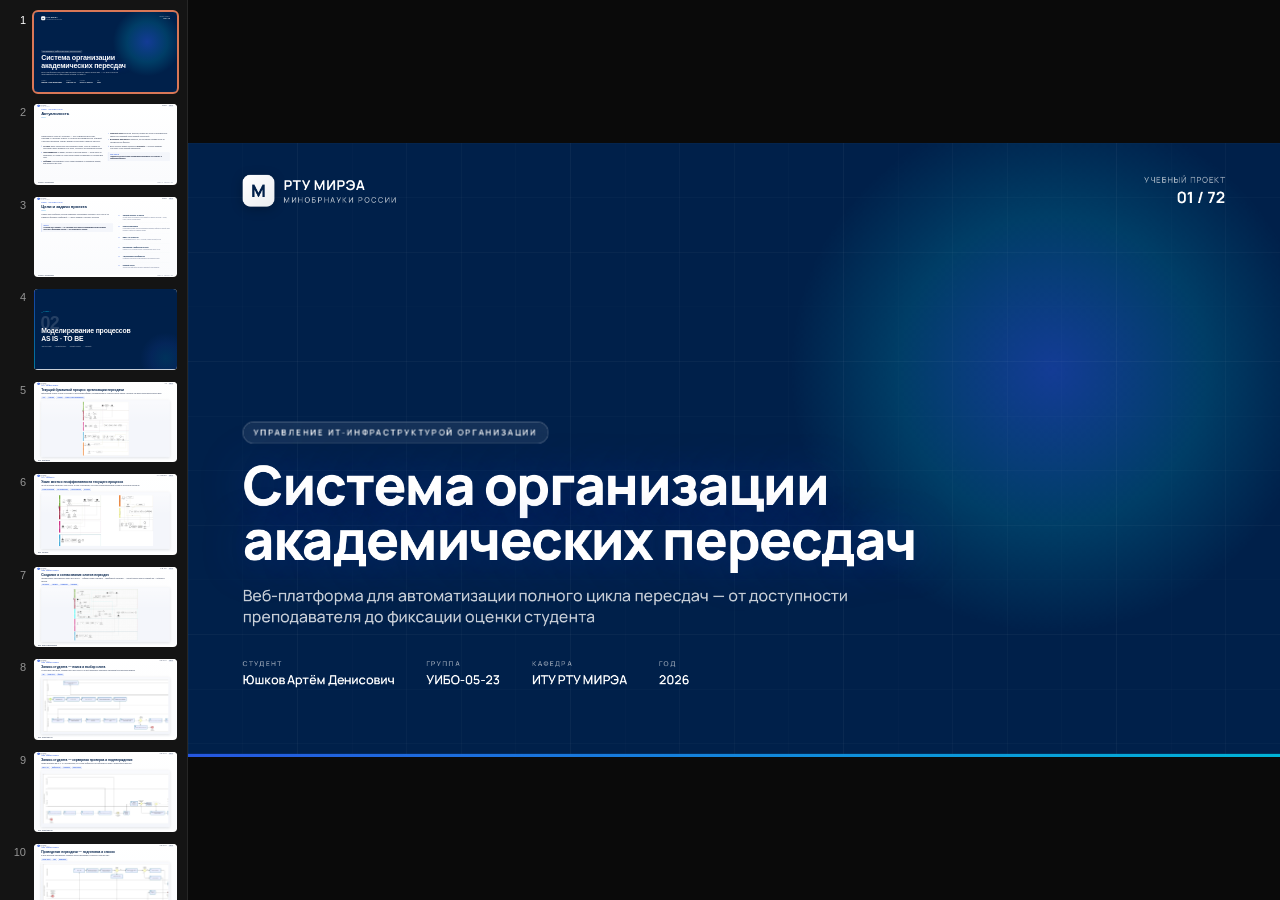
==== commit 551f528a: "1" ====
--- a/index.html
+++ b/index.html
@@ -179,8 +179,8 @@
   <div class="stage" style="padding:48px 96px 28px 96px">
     <div class="eyebrow">TO BE · Целевой процесс</div>
     <h2 class="title sm">Запись студента — поиск и выбор слота</h2>
-    <p class="bpmn-lead">Студент видит свои долги, открывает доступные слоты по нужной дисциплине и оценивает аудиторию, время и количество мест.</p>
-    <div class="bpmn-tags"><span class="tag outline">ЛКС</span><span class="tag outline">выбор слота</span><span class="tag outline">фильтры</span><span class="tag outline">свободные места</span></div>
+    <p class="bpmn-lead">Студент видит свои долги, открывает доступные слоты по нужной дисциплине и выбирает подходящий по аудитории и времени.</p>
+    <div class="bpmn-tags"><span class="tag outline">ЛКС</span><span class="tag outline">выбор слота</span><span class="tag outline">фильтры</span></div>
     <div class="bpmn-block">
       <img src="assets/image-7-1.jpeg" alt="Запись студента — поиск и выбор слота" loading="eager" decoding="sync">
     </div>
@@ -198,7 +198,7 @@
   <div class="stage" style="padding:48px 96px 28px 96px">
     <div class="eyebrow">TO BE · Целевой процесс</div>
     <h2 class="title sm">Запись студента — серверная проверка и подтверждение</h2>
-    <p class="bpmn-lead">Сервер проверяет BR-01 (≥ 12 ч до пересдачи), наличие мест, отсутствие конфликтов в iCal и фиксирует запись с пометкой источника self.</p>
+    <p class="bpmn-lead">Сервер проверяет BR-01 (≥ 12 ч до пересдачи), отсутствие конфликтов в iCal и фиксирует запись с пометкой источника self.</p>
     <div class="bpmn-tags"><span class="tag outline">BR-01 ≥ 12 ч</span><span class="tag outline">конфликты iCal</span><span class="tag outline">зачисления</span><span class="tag outline">журнал аудита</span></div>
     <div class="bpmn-block">
       <img src="assets/image-7-2.jpeg" alt="Запись студента — серверная проверка и подтверждение" loading="eager" decoding="sync">
@@ -216,9 +216,9 @@
   </div>
   <div class="stage" style="padding:48px 96px 28px 96px">
     <div class="eyebrow">TO BE · Целевой процесс</div>
-    <h2 class="title sm">Проведение пересдачи — список и оценка</h2>
-    <p class="bpmn-lead">В день пересдачи преподаватель открывает свой список и проставляет оценки каждому студенту с фиксацией явки.</p>
-    <div class="bpmn-tags"><span class="tag outline">список группы</span><span class="tag outline">оценка 2–5</span><span class="tag outline">явка</span><span class="tag outline">комментарий</span></div>
+    <h2 class="title sm">Проведение пересдачи — подготовка и список</h2>
+    <p class="bpmn-lead">В день пересдачи преподаватель открывает список записавшихся студентов и отмечает явку.</p>
+    <div class="bpmn-tags"><span class="tag outline">список группы</span><span class="tag outline">явка</span><span class="tag outline">комментарий</span></div>
     <div class="bpmn-block">
       <img src="assets/image-8-1.jpeg" alt="Проведение пересдачи — список и оценка" loading="eager" decoding="sync">
     </div>
@@ -277,7 +277,7 @@
     <p class="bpmn-lead">Учебный отдел получает итоговую ведомость по пересдаче, любые действия — в журнале аудита с временной меткой и пользователем.</p>
     <div class="bpmn-tags"><span class="tag outline">ведомость</span><span class="tag outline">аудит</span><span class="tag outline">учебный отдел</span></div>
     <div class="bpmn-block">
-      <img src="assets/image-9-2.jpeg" alt="Результат — отчётность и аудит" loading="eager" decoding="sync">
+      <img src="assets/photo1.jpg" alt="Результат — отчётность и аудит" loading="eager" decoding="sync">
     </div>
   </div>
   <div class="foot"><strong>BPMN · отчёт и аудит</strong><span class="spacer"></span></div>
@@ -296,13 +296,32 @@
     <p class="bpmn-lead">Параллельный процесс: администратор управляет пользователями, ролями, долгами и любыми сущностями с полным аудитом изменений.</p>
     <div class="bpmn-tags"><span class="tag outline">администратор</span><span class="tag outline">мягкое удаление</span><span class="tag outline">история</span><span class="tag outline">аудит</span></div>
     <div class="bpmn-block">
-      <img src="assets/image-10-1.jpeg" alt="Администрирование пользователей и данных" loading="eager" decoding="sync">
+      <img src="assets/photo2.jpg" alt="Администрирование пользователей и данных" loading="eager" decoding="sync">
     </div>
   </div>
   <div class="foot"><strong>BPMN · администрирование системы</strong><span class="spacer"></span></div>
 </section>
 
-<section data-screen-label="15 Архитектура — Раздел">
+<section data-screen-label="15 TO BE Администрирование — часть 2">
+
+  <div class="bar">
+    <div class="brand"><div class="brand-mark">М</div><div class="brand-text">РТУ МИРЭА<small>СИСТЕМА ПЕРЕСДАЧ</small></div></div>
+    <div class="spacer"></div>
+    <div class="meta"><span>TO BE · АДМИНИСТРИРОВАНИЕ</span><span class="pg">— / —</span></div>
+  </div>
+  <div class="stage" style="padding:48px 96px 28px 96px">
+    <div class="eyebrow">TO BE · Целевой процесс</div>
+    <h2 class="title sm">Администрирование — завершение процесса</h2>
+    <p class="bpmn-lead">Продолжение: управление долгами, ручная выдача допусков и полный журнал аудита всех административных действий.</p>
+    <div class="bpmn-tags"><span class="tag outline">долги</span><span class="tag outline">допуски</span><span class="tag outline">журнал аудита</span><span class="tag outline">администратор</span></div>
+    <div class="bpmn-block">
+      <img src="assets/photo3.jpg" alt="Администрирование — завершение процесса" loading="eager" decoding="sync">
+    </div>
+  </div>
+  <div class="foot"><strong>BPMN · администрирование (2/2)</strong><span class="spacer"></span></div>
+</section>
+
+<section data-screen-label="16 Архитектура — Раздел">
   <div class="divider">
     <div class="lbl">Раздел 3</div>
     <div class="num">03</div>
@@ -1835,6 +1854,7 @@
         <div style="font-size:13px; font-weight:700; color:var(--blue); letter-spacing:0.18em; text-transform:uppercase; margin-bottom:18px">Направления развития</div>
         <ul class="bullets">
           <li><b>Push / email уведомления</b> о новых слотах и результатах</li>
+          <li><b>Напоминания о пересдаче</b> — автоматическое уведомление студенту перед началом слота, на который он записан</li>
           <li><b>Аналитический дашборд</b> по пересдачам — KPI по кафедрам и дисциплинам</li>
           <li><b>Мобильное приложение</b> на React Native — общий пакет @mirea/types</li>
           <li><b>Настраиваемые правила</b> для разных кафедр (BR-01 / BR-03 настраиваемые)</li>
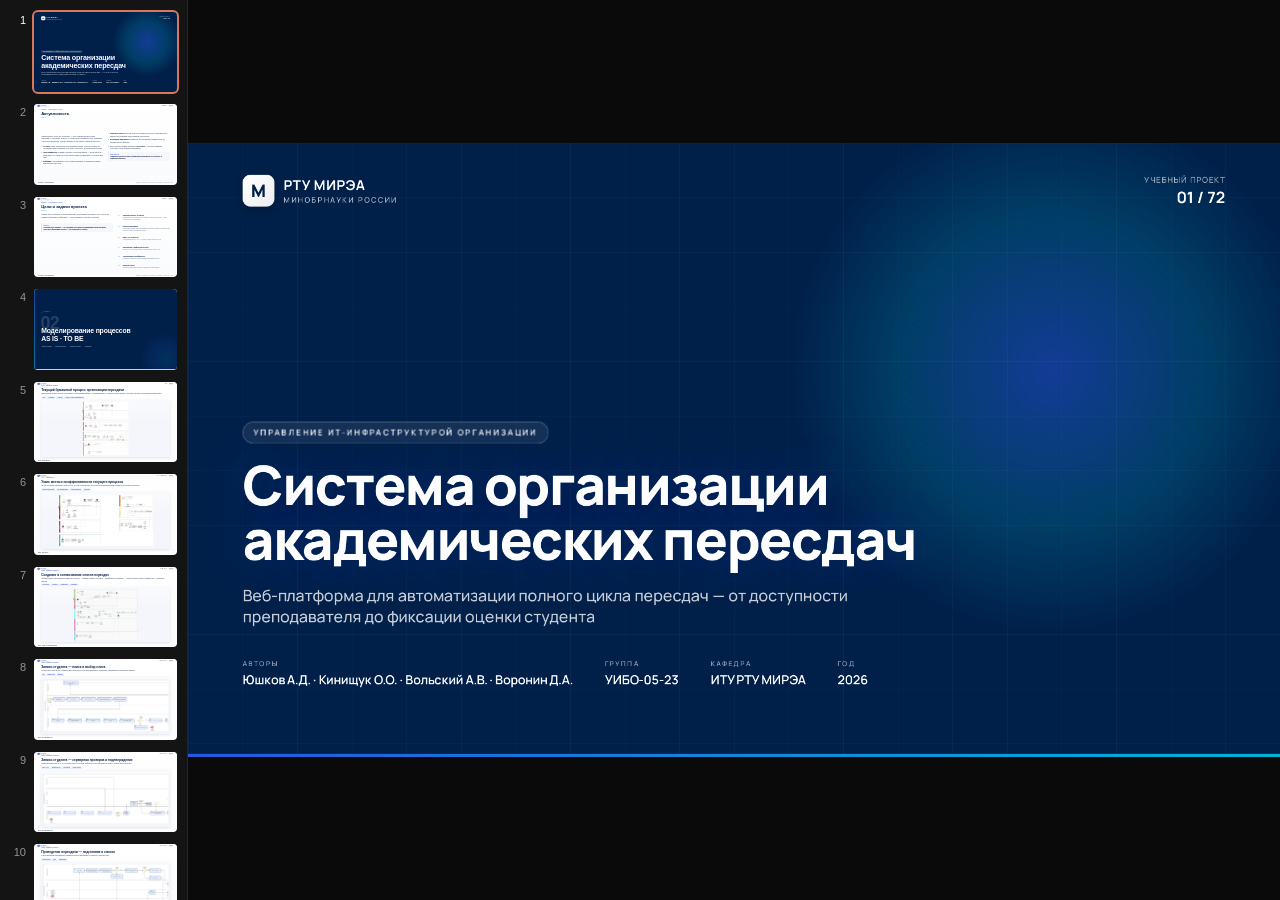
==== commit 4e28831f: "1" ====
--- a/index.html
+++ b/index.html
@@ -24,7 +24,7 @@
       <div class="cover-sub">Веб-платформа для автоматизации полного цикла пересдач — от доступности преподавателя до фиксации оценки студента</div>
 
       <div class="cover-meta">
-        <div class="cell"><label>Студент</label><value>Юшков Артём Денисович</value></div>
+        <div class="cell"><label>Авторы</label><value>Юшков А.Д. · Кинищук О.О. · Вольский А.В. · Воронин Д.А.</value></div>
         <div class="cell"><label>Группа</label><value>УИБО-05-23</value></div>
         <div class="cell"><label>Кафедра</label><value>ИТУ РТУ МИРЭА</value></div>
         <div class="cell"><label>Год</label><value>2026</value></div>
@@ -67,7 +67,7 @@
       </div>
     </div>
   </div>
-  <div class="foot"><strong>РТУ МИРЭА · Система пересдач</strong><span class="spacer"></span>Юшков А. Д. · УИБО-05-23 · 2026</div>
+  <div class="foot"><strong>РТУ МИРЭА · Система пересдач</strong><span class="spacer"></span>Юшков А.Д. · Кинищук О.О. · Вольский А.В. · Воронин Д.А. · УИБО-05-23 · 2026</div>
 </section>
 
 <section data-screen-label="03 Цели и задачи">
@@ -100,7 +100,7 @@
       </div>
     </div>
   </div>
-  <div class="foot"><strong>РТУ МИРЭА · Система пересдач</strong><span class="spacer"></span>Юшков А. Д. · УИБО-05-23 · 2026</div>
+  <div class="foot"><strong>РТУ МИРЭА · Система пересдач</strong><span class="spacer"></span>Юшков А.Д. · Кинищук О.О. · Вольский А.В. · Воронин Д.А. · УИБО-05-23 · 2026</div>
 </section>
 
 <section data-screen-label="04 Моделирование — Раздел">
@@ -346,7 +346,7 @@
       <div class="k">Бэкенд</div><div class="v"><code>NestJS 10</code> · <code>TypeORM</code> · <code>PostgreSQL 17</code></div><div class="k">Фронтенд</div><div class="v"><code>React 18</code> · <code>Vite 5</code> · <code>Tailwind CSS 3</code></div><div class="k">Состояние / Данные</div><div class="v"><code>TanStack Query v5</code> · <code>Zustand</code></div><div class="k">Монорепо</div><div class="v"><code>pnpm workspaces</code> + <code>Turborepo</code></div><div class="k">Типизация</div><div class="v"><code>TypeScript 5</code>, общий пакет <code>@mirea/types</code></div><div class="k">UI-компоненты</div><div class="v">Общая библиотека <code>@mirea/ui</code></div><div class="k">Авторизация</div><div class="v"><code>JWT (passport-jwt)</code> + <code>@Roles()</code> + <code>RolesGuard</code></div><div class="k">HTTP-клиент</div><div class="v"><code>Axios</code> + interceptor — JWT, auto-logout при 401</div><div class="k">Интеграции</div><div class="v">Keycloak SSO · Pulse gRPC · lk.mirea.ru · schedule-of.mirea.ru</div>
     </div>
   </div>
-  <div class="foot"><strong>РТУ МИРЭА · Система пересдач</strong><span class="spacer"></span>Юшков А. Д. · УИБО-05-23 · 2026</div>
+  <div class="foot"><strong>РТУ МИРЭА · Система пересдач</strong><span class="spacer"></span>Юшков А.Д. · Кинищук О.О. · Вольский А.В. · Воронин Д.А. · УИБО-05-23 · 2026</div>
 </section>
 
 <section data-screen-label="17 Архитектура системы">
@@ -413,7 +413,7 @@
       </div>
     </div>
   </div>
-  <div class="foot"><strong>РТУ МИРЭА · Система пересдач</strong><span class="spacer"></span>Юшков А. Д. · УИБО-05-23 · 2026</div>
+  <div class="foot"><strong>РТУ МИРЭА · Система пересдач</strong><span class="spacer"></span>Юшков А.Д. · Кинищук О.О. · Вольский А.В. · Воронин Д.А. · УИБО-05-23 · 2026</div>
 </section>
 
 <section data-screen-label="18 Монорепозиторий">
@@ -446,7 +446,7 @@
       </div>
     </div>
   </div>
-  <div class="foot"><strong>РТУ МИРЭА · Система пересдач</strong><span class="spacer"></span>Юшков А. Д. · УИБО-05-23 · 2026</div>
+  <div class="foot"><strong>РТУ МИРЭА · Система пересдач</strong><span class="spacer"></span>Юшков А.Д. · Кинищук О.О. · Вольский А.В. · Воронин Д.А. · УИБО-05-23 · 2026</div>
 </section>
 
 <section data-screen-label="19 ЛКС — Раздел">
@@ -491,7 +491,7 @@
       <div class="kpi"><div class="v">авто</div><div class="l">закрытие долга<br>при сдаче</div></div>
     </div>
   </div>
-  <div class="foot"><strong>РТУ МИРЭА · Система пересдач</strong><span class="spacer"></span>Юшков А. Д. · УИБО-05-23 · 2026</div>
+  <div class="foot"><strong>РТУ МИРЭА · Система пересдач</strong><span class="spacer"></span>Юшков А.Д. · Кинищук О.О. · Вольский А.В. · Воронин Д.А. · УИБО-05-23 · 2026</div>
 </section>
 
 <section data-screen-label="21 ЛКС Вход — MIREA SSO и 2FA">
@@ -1781,7 +1781,7 @@
       <div class="saving"><div class="sv">6</div><div class="sl">ролей RBAC, согласования без бумаги</div></div>
     </div>
   </div>
-  <div class="foot"><strong>РТУ МИРЭА · Система пересдач</strong><span class="spacer"></span>Юшков А. Д. · УИБО-05-23 · 2026</div>
+  <div class="foot"><strong>РТУ МИРЭА · Система пересдач</strong><span class="spacer"></span>Юшков А.Д. · Кинищук О.О. · Вольский А.В. · Воронин Д.А. · УИБО-05-23 · 2026</div>
 </section>
 
 <section data-screen-label="Итоги — Раздел">
@@ -1862,7 +1862,7 @@
       </div>
     </div>
   </div>
-  <div class="foot"><strong>Учебный проект РТУ МИРЭА</strong><span class="spacer"></span>Юшков А. Д. · УИБО-05-23 · 2026</div>
+  <div class="foot"><strong>Учебный проект РТУ МИРЭА</strong><span class="spacer"></span>Юшков А.Д. · Кинищук О.О. · Вольский А.В. · Воронин Д.А. · УИБО-05-23 · 2026</div>
 </section>
 
 <section data-screen-label="Спасибо">
@@ -1879,8 +1879,7 @@
       <div class="cover-sub" style="margin-top:48px">Система организации академических пересдач для РТУ МИРЭА</div>
 
       <div class="cover-meta" style="margin-top:48px">
-        <div class="cell"><label>Автор</label><value>Юшков Артём Денисович</value></div>
-        <div class="cell"><label>Группа</label><value>УИБО-05-23</value></div>
+        <div class="cell"><label>Авторы</label><value>Юшков А.Д. · Кинищук О.О. · Вольский А.В. · Воронин Д.А.</value></div>
         <div class="cell"><label>Кафедра</label><value>ИТУ РТУ МИРЭА</value></div>
         <div class="cell"><label>2026</label><value>Учебный проект</value></div>
       </div>
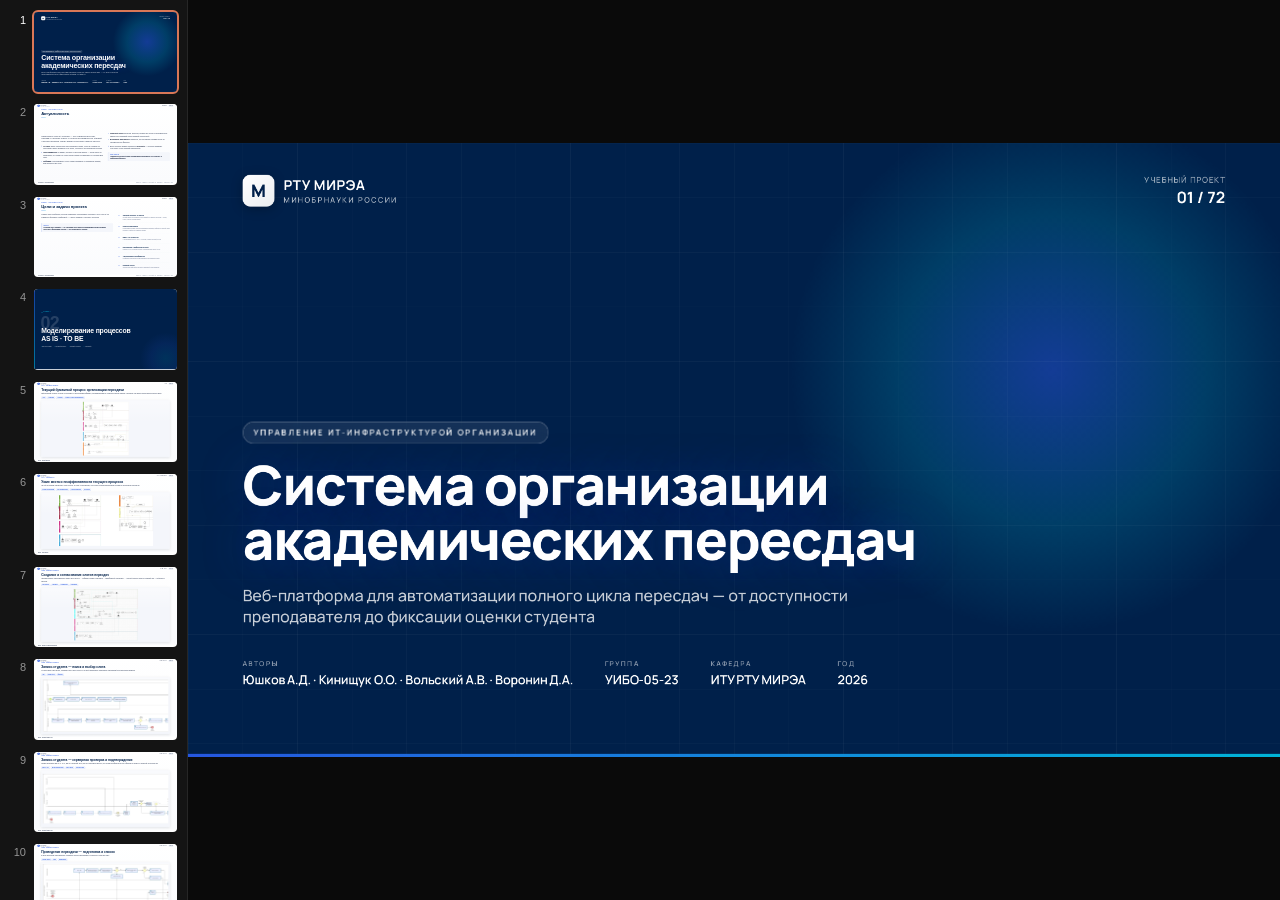
==== commit 2aefe63e: "1" ====
--- a/index.html
+++ b/index.html
@@ -198,8 +198,8 @@
   <div class="stage" style="padding:48px 96px 28px 96px">
     <div class="eyebrow">TO BE · Целевой процесс</div>
     <h2 class="title sm">Запись студента — серверная проверка и подтверждение</h2>
-    <p class="bpmn-lead">Сервер проверяет BR-01 (≥ 12 ч до пересдачи), отсутствие конфликтов в iCal и фиксирует запись с пометкой источника self.</p>
-    <div class="bpmn-tags"><span class="tag outline">BR-01 ≥ 12 ч</span><span class="tag outline">конфликты iCal</span><span class="tag outline">зачисления</span><span class="tag outline">журнал аудита</span></div>
+    <p class="bpmn-lead">Сервер проверяет BR-01 (≥ 12 ч), BR-02 (активный долг), BR-04 (свободные места), отсутствие конфликтов в iCal и фиксирует запись с пометкой источника self.</p>
+    <div class="bpmn-tags"><span class="tag outline">BR-01 ≥ 12 ч</span><span class="tag outline">BR-02 активный долг</span><span class="tag outline">BR-04 места</span><span class="tag outline">журнал аудита</span></div>
     <div class="bpmn-block">
       <img src="assets/image-7-2.jpeg" alt="Запись студента — серверная проверка и подтверждение" loading="eager" decoding="sync">
     </div>
@@ -236,8 +236,8 @@
   <div class="stage" style="padding:48px 96px 28px 96px">
     <div class="eyebrow">TO BE · Целевой процесс</div>
     <h2 class="title sm">Проведение пересдачи — фиксация результата</h2>
-    <p class="bpmn-lead">Результат проходит через сервис: при passed = true (преподаватель отмечает «Сдал») долг автоматически закрывается (BR-03), запись получает статус completed, действие пишется в AuditLog.</p>
-    <div class="bpmn-tags"><span class="tag outline">BR-03</span><span class="tag outline">auto close debt</span><span class="tag outline">completed</span><span class="tag outline">audit</span></div>
+    <p class="bpmn-lead">Результат проходит через сервис: passed=true → долг closed (BR-03); passed=false → долг unresolved (BR-03). Запись получает статус completed, действие пишется в журнал аудита.</p>
+    <div class="bpmn-tags"><span class="tag outline">BR-03</span><span class="tag outline">closed / unresolved</span><span class="tag outline">completed</span><span class="tag outline">журнал аудита</span></div>
     <div class="bpmn-block">
       <img src="assets/image-8-2.jpeg" alt="Проведение пересдачи — фиксация результата" loading="eager" decoding="sync">
     </div>
@@ -321,12 +321,12 @@
   <div class="foot"><strong>BPMN · администрирование (2/2)</strong><span class="spacer"></span></div>
 </section>
 
-<section data-screen-label="16 Архитектура — Раздел">
+<section data-screen-label="17 Архитектура — Раздел">
   <div class="divider">
     <div class="lbl">Раздел 3</div>
     <div class="num">03</div>
     <h2 class="ttl">Архитектура<br>и технологический стек</h2>
-    <div class="dot-list"><span>NestJS · React · PostgreSQL</span><span>Монорепо</span><span>3 приложения</span><span>JWT + RBAC</span></div>
+    <div class="dot-list"><span>NestJS · React · PostgreSQL</span><span>Монолит</span><span>3 приложения</span><span>JWT + RBAC</span></div>
   </div>
 </section>
 
@@ -343,7 +343,7 @@
     <div class="rule"></div>
     
     <div class="kvlist">
-      <div class="k">Бэкенд</div><div class="v"><code>NestJS 10</code> · <code>TypeORM</code> · <code>PostgreSQL 17</code></div><div class="k">Фронтенд</div><div class="v"><code>React 18</code> · <code>Vite 5</code> · <code>Tailwind CSS 3</code></div><div class="k">Состояние / Данные</div><div class="v"><code>TanStack Query v5</code> · <code>Zustand</code></div><div class="k">Монорепо</div><div class="v"><code>pnpm workspaces</code> + <code>Turborepo</code></div><div class="k">Типизация</div><div class="v"><code>TypeScript 5</code>, общий пакет <code>@mirea/types</code></div><div class="k">UI-компоненты</div><div class="v">Общая библиотека <code>@mirea/ui</code></div><div class="k">Авторизация</div><div class="v"><code>JWT (passport-jwt)</code> + <code>@Roles()</code> + <code>RolesGuard</code></div><div class="k">HTTP-клиент</div><div class="v"><code>Axios</code> + interceptor — JWT, auto-logout при 401</div><div class="k">Интеграции</div><div class="v">Keycloak SSO · Pulse gRPC · lk.mirea.ru · schedule-of.mirea.ru</div>
+      <div class="k">Бэкенд</div><div class="v"><code>NestJS 10</code> · <code>TypeORM</code> · <code>PostgreSQL 17</code></div><div class="k">Фронтенд</div><div class="v"><code>React 18</code> · <code>Vite 5</code> · <code>Tailwind CSS 3</code></div><div class="k">Состояние / Данные</div><div class="v"><code>TanStack Query v5</code> · <code>Zustand</code></div><div class="k">Монолит</div><div class="v"><code>pnpm workspaces</code> + <code>Turborepo</code></div><div class="k">Типизация</div><div class="v"><code>TypeScript 5</code>, общий пакет <code>@mirea/types</code></div><div class="k">UI-компоненты</div><div class="v">Общая библиотека <code>@mirea/ui</code></div><div class="k">Авторизация</div><div class="v"><code>JWT (passport-jwt)</code> + <code>@Roles()</code> + <code>RolesGuard</code></div><div class="k">HTTP-клиент</div><div class="v"><code>Axios</code> + interceptor — JWT, auto-logout при 401</div><div class="k">Интеграции</div><div class="v">Keycloak SSO · Pulse gRPC · lk.mirea.ru · schedule-of.mirea.ru</div>
     </div>
   </div>
   <div class="foot"><strong>РТУ МИРЭА · Система пересдач</strong><span class="spacer"></span>Юшков А.Д. · Кинищук О.О. · Вольский А.В. · Воронин Д.А. · УИБО-05-23 · 2026</div>
@@ -416,16 +416,16 @@
   <div class="foot"><strong>РТУ МИРЭА · Система пересдач</strong><span class="spacer"></span>Юшков А.Д. · Кинищук О.О. · Вольский А.В. · Воронин Д.А. · УИБО-05-23 · 2026</div>
 </section>
 
-<section data-screen-label="18 Монорепозиторий">
-  
-  <div class="bar">
-    <div class="brand"><div class="brand-mark">М</div><div class="brand-text">РТУ МИРЭА<small>СИСТЕМА ПЕРЕСДАЧ</small></div></div>
-    <div class="spacer"></div>
-    <div class="meta"><span>МОНОРЕПО</span><span class="pg">— / —</span></div>
+<section data-screen-label="18 Монолит">
+  
+  <div class="bar">
+    <div class="brand"><div class="brand-mark">М</div><div class="brand-text">РТУ МИРЭА<small>СИСТЕМА ПЕРЕСДАЧ</small></div></div>
+    <div class="spacer"></div>
+    <div class="meta"><span>Монолит</span><span class="pg">— / —</span></div>
   </div>
   <div class="stage">
     <div class="eyebrow">Раздел 3 · Архитектура</div>
-    <h2 class="title">Монорепозиторий — Turborepo + pnpm workspaces</h2>
+    <h2 class="title">Монолит — Turborepo + pnpm workspaces</h2>
     <div class="rule"></div>
     
     <div class="grid-2">
@@ -479,9 +479,11 @@
         <li><b>Расписание своей группы</b> — автоматически подгружается по группе студента</li>
       </ul>
       <ul class="bullets">
-        <li><b>BR-01:</b> запись возможна не позже чем за <b>12 часов</b> до начала</li>
+        <li><b>BR-01:</b> самостоятельная запись закрывается за 12 ч до начала; ручная — без ограничений</li>
+        <li><b>BR-02:</b> запись только при наличии активной задолженности по дисциплине</li>
+        <li><b>BR-03:</b> passed=true → долг <code>closed</code>; passed=false → долг <code>unresolved</code></li>
+        <li><b>BR-04:</b> число записавшихся не превышает maxStudents слота</li>
         <li><b>Просмотр своих записей</b> и статуса: <code>записан</code> · <code>завершено</code> · <code>не явился</code></li>
-        <li><b>BR-03:</b> автоматическое закрытие задолженности при сдаче</li>
       </ul>
     </div>
     <div class="kpi-row" style="margin-top:48px">
@@ -577,7 +579,7 @@
       <div class="what">ИСТОЧНИК 1</div>
       <h3>Авторитетные долги из БД системы</h3>
       <p class="lead">Записи Debt создаются учебным отделом и администратором. Кнопка «Записаться» сразу ведёт на ближайшие доступные слоты.</p>
-      <ul class="bullets"><li>Цветные статусы: <code>active</code> · <code>closed</code> · <code>unresolved</code></li><li>Авто-закрытие при passed = true (BR-03)</li></ul>
+      <ul class="bullets"><li>Цветные статусы: <code>active</code> · <code>closed</code> · <code>unresolved</code></li><li>BR-03: passed=true → closed; passed=false → unresolved</li></ul>
       <div class="stamp"><div class="step-dot">1</div><div>Источник 1 из 2</div></div>
     </div></div>
   </div>
@@ -707,7 +709,7 @@
     <div class="shot-side">
       <div class="what">ШАГ 2</div>
       <h3>Серверная проверка и подтверждение</h3>
-      <p class="lead">Перед записью сервер проверяет BR-01 (≥ 12 ч до начала), наличие мест и отсутствие дубликатов записи.</p>
+      <p class="lead">Перед записью сервер проверяет BR-01 (≥ 12 ч), BR-02 (активный долг по дисциплине), BR-04 (наличие мест) и отсутствие дубликатов.</p>
       <ul class="bullets"><li><code>POST /enrollments</code> · идемпотентно</li><li>422 Unprocessable, если правила нарушены</li><li>Транзакция в одном запросе</li></ul>
       <div class="stamp"><div class="step-dot">2</div><div>Шаг 2 из 3</div></div>
     </div>
@@ -1690,7 +1692,7 @@
           <li><b>API</b>: <code>localhost:4000/api</code></li>
           <li><b>ЛКС</b>: <code>localhost:3000</code> · <b>ЛКП</b>: <code>localhost:3001</code></li>
           <li><b>pnpm build</b> · билд всех пакетов через Turbo</li>
-          <li><b>pnpm lint</b> · ESLint по всему монорепо</li>
+          <li><b>pnpm lint</b> · ESLint по всему Монолит</li>
           <li><b>CORS</b>: <code>localhost:3000</code>, <code>localhost:3001</code></li>
         </ul>
       </div>
@@ -1819,7 +1821,7 @@
       </ul>
       <ul class="bullets tight">
         <li>Автопроверка конфликтов расписания через <b>VEVENT (iCal)</b></li>
-        <li><b>BR-01:</b> запись ≥ 12 ч до пересдачи. <b>BR-03:</b> автозакрытие долга при passed = true</li>
+        <li><b>BR-01</b> (12 ч) · <b>BR-02</b> (активный долг) · <b>BR-03</b> (closed/unresolved) · <b>BR-04</b> (maxStudents)</li>
         <li>Полный <b>журнал аудита</b>, тестовые данные: 15 студентов + 3 преподавателя</li>
       </ul>
     </div>
@@ -1846,7 +1848,7 @@
           <li>Разработана <b>полнофункциональная веб-платформа</b> для академических пересдач</li>
           <li>Автоматизирован <b>полный цикл</b>: от доступности преподавателя до фиксации оценки</li>
           <li>Реализована <b>глубокая интеграция</b> с инфраструктурой РТУ МИРЭА</li>
-          <li>Применены <b>современные паттерны</b>: монорепо, RBAC, DDD, event-driven audit, iCal</li>
+          <li>Применены <b>современные паттерны</b>: Монолит, RBAC, DDD, event-driven audit, iCal</li>
           <li>Система <b>готова к production</b> (Docker, Railway, Render, Vercel)</li>
         </ul>
       </div>
@@ -1857,7 +1859,7 @@
           <li><b>Напоминания о пересдаче</b> — автоматическое уведомление студенту перед началом слота, на который он записан</li>
           <li><b>Аналитический дашборд</b> по пересдачам — KPI по кафедрам и дисциплинам</li>
           <li><b>Мобильное приложение</b> на React Native — общий пакет @mirea/types</li>
-          <li><b>Настраиваемые правила</b> для разных кафедр (BR-01 / BR-03 настраиваемые)</li>
+          <li><b>Настраиваемые правила</b> для разных кафедр (BR-01 / BR-02 / BR-03 / BR-04 настраиваемые)</li>
         </ul>
       </div>
     </div>
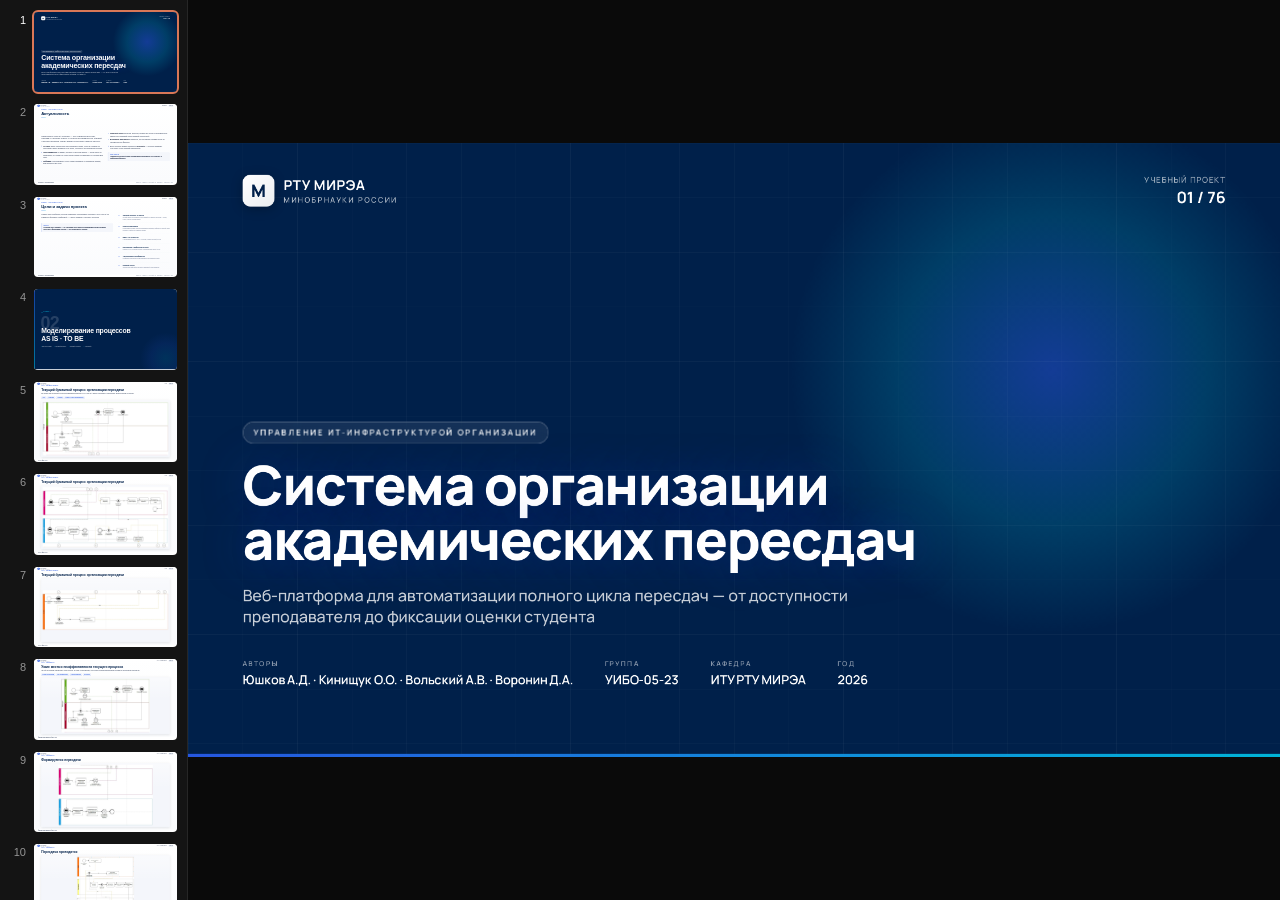
==== commit eacc79c5: "1" ====
--- a/index.html
+++ b/index.html
@@ -122,13 +122,45 @@
   <div class="stage" style="padding:48px 96px 28px 96px">
     <div class="eyebrow">AS IS · Текущий процесс</div>
     <h2 class="title sm">Текущий бумажный процесс организации пересдачи</h2>
-    <p class="bpmn-lead">Действующий процесс собран на интервью с работниками кафедры, преподавателями и учебным отделом. Видны 4 дорожки участников и десятки шагов на бумаге.</p>
+    <p class="bpmn-lead">За основу взят исходный способ проведения пересдач в РТУ МИРЭА. Видны 4 дорожки участников и десятки шагов на бумаге.</p>
     <div class="bpmn-tags"><span class="tag outline">AS IS</span><span class="tag outline">4 дорожки</span><span class="tag outline">~24 шагов</span><span class="tag outline">бумага и устные договорённости</span></div>
     <div class="bpmn-block">
-      <img src="assets/image-4-1.jpeg" alt="Текущий бумажный процесс организации пересдачи" loading="eager" decoding="sync">
-    </div>
-  </div>
-  <div class="foot"><strong>BPMN · полный процесс</strong><span class="spacer"></span></div>
+      <img src="assets/foto1.jpg" alt="Исходный процесс 1" loading="eager" decoding="sync" style="width:100%;height:100%;object-fit:contain">
+    </div>
+  </div>
+  <div class="foot"><strong>AS IS · фото 1 из 3</strong><span class="spacer"></span></div>
+</section>
+
+<section data-screen-label="05б AS IS текущий — фото 2">
+  <div class="bar">
+    <div class="brand"><div class="brand-mark">М</div><div class="brand-text">РТУ МИРЭА<small>СИСТЕМА ПЕРЕСДАЧ</small></div></div>
+    <div class="spacer"></div>
+    <div class="meta"><span>AS IS</span><span class="pg">— / —</span></div>
+  </div>
+  <div class="stage" style="padding:48px 96px 28px 96px">
+    <div class="eyebrow">AS IS · Текущий процесс</div>
+    <h2 class="title sm">Текущий бумажный процесс организации пересдачи</h2>
+    <div class="bpmn-block">
+      <img src="assets/foto2.jpg" alt="Исходный процесс 2" loading="eager" decoding="sync" style="width:100%;height:100%;object-fit:contain">
+    </div>
+  </div>
+  <div class="foot"><strong>AS IS · фото 2 из 3</strong><span class="spacer"></span></div>
+</section>
+
+<section data-screen-label="05в AS IS текущий — фото 3">
+  <div class="bar">
+    <div class="brand"><div class="brand-mark">М</div><div class="brand-text">РТУ МИРЭА<small>СИСТЕМА ПЕРЕСДАЧ</small></div></div>
+    <div class="spacer"></div>
+    <div class="meta"><span>AS IS</span><span class="pg">— / —</span></div>
+  </div>
+  <div class="stage" style="padding:48px 96px 28px 96px">
+    <div class="eyebrow">AS IS · Текущий процесс</div>
+    <h2 class="title sm">Текущий бумажный процесс организации пересдачи</h2>
+    <div class="bpmn-block">
+      <img src="assets/foto3.jpg" alt="Исходный процесс 3" loading="eager" decoding="sync" style="width:100%;height:100%;object-fit:contain">
+    </div>
+  </div>
+  <div class="foot"><strong>AS IS · фото 3 из 3</strong><span class="spacer"></span></div>
 </section>
 
 <section data-screen-label="06 AS IS проблемы">
@@ -144,10 +176,42 @@
     <p class="bpmn-lead">На той же модели подсвечены точки потерь: ручные согласования, отсутствие синхронизации между ролями и потерянные документы.</p>
     <div class="bpmn-tags"><span class="tag outline">ручные согласования</span><span class="tag outline">нет синхронизации</span><span class="tag outline">утечка документов</span><span class="tag outline">нет аудита</span></div>
     <div class="bpmn-block">
-      <img src="assets/image-5-1.jpeg" alt="Узкие места и неэффективности текущего процесса" loading="eager" decoding="sync">
-    </div>
-  </div>
-  <div class="foot"><strong>BPMN · точки потерь</strong><span class="spacer"></span></div>
+      <img src="assets/foto4.jpg" alt="Формируются пересдачи 1" loading="eager" decoding="sync" style="width:100%;height:100%;object-fit:contain">
+    </div>
+  </div>
+  <div class="foot"><strong>Формируются пересдачи · фото 1 из 2</strong><span class="spacer"></span></div>
+</section>
+
+<section data-screen-label="06б AS IS проблемы — фото 2">
+  <div class="bar">
+    <div class="brand"><div class="brand-mark">М</div><div class="brand-text">РТУ МИРЭА<small>СИСТЕМА ПЕРЕСДАЧ</small></div></div>
+    <div class="spacer"></div>
+    <div class="meta"><span>AS IS · УЗКИЕ МЕСТА</span><span class="pg">— / —</span></div>
+  </div>
+  <div class="stage" style="padding:48px 96px 28px 96px">
+    <div class="eyebrow">AS IS · Узкие места</div>
+    <h2 class="title sm">Формируются пересдачи</h2>
+    <div class="bpmn-block">
+      <img src="assets/foto5.jpg" alt="Формируются пересдачи 2" loading="eager" decoding="sync" style="width:100%;height:100%;object-fit:contain">
+    </div>
+  </div>
+  <div class="foot"><strong>Формируются пересдачи · фото 2 из 2</strong><span class="spacer"></span></div>
+</section>
+
+<section data-screen-label="06в AS IS проблемы — пересдача проводится">
+  <div class="bar">
+    <div class="brand"><div class="brand-mark">М</div><div class="brand-text">РТУ МИРЭА<small>СИСТЕМА ПЕРЕСДАЧ</small></div></div>
+    <div class="spacer"></div>
+    <div class="meta"><span>AS IS · УЗКИЕ МЕСТА</span><span class="pg">— / —</span></div>
+  </div>
+  <div class="stage" style="padding:48px 96px 28px 96px">
+    <div class="eyebrow">AS IS · Узкие места</div>
+    <h2 class="title sm">Пересдача проводится</h2>
+    <div class="bpmn-block">
+      <img src="assets/foto6.jpg" alt="Пересдача проводится" loading="eager" decoding="sync" style="width:100%;height:100%;object-fit:contain">
+    </div>
+  </div>
+  <div class="foot"><strong>Пересдача проводится</strong><span class="spacer"></span></div>
 </section>
 
 <section data-screen-label="07 TO BE Создание расписания">
